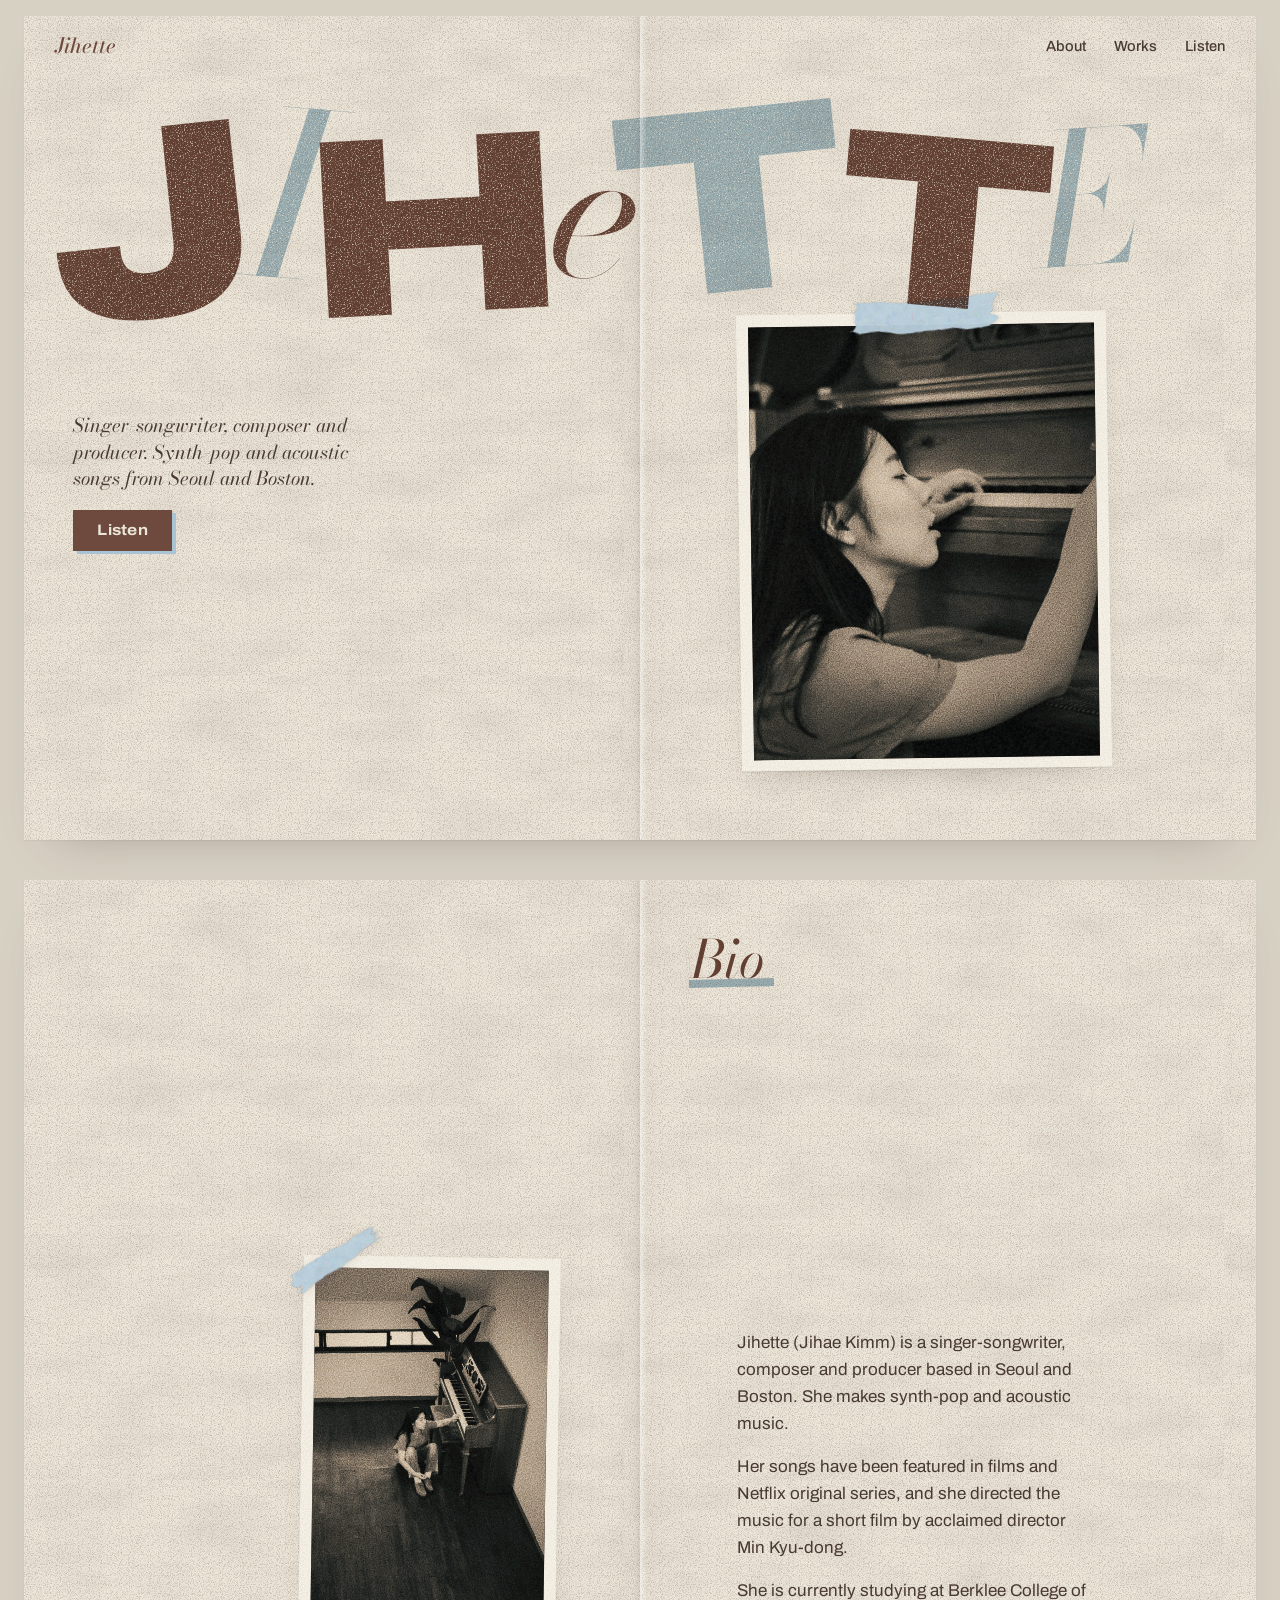
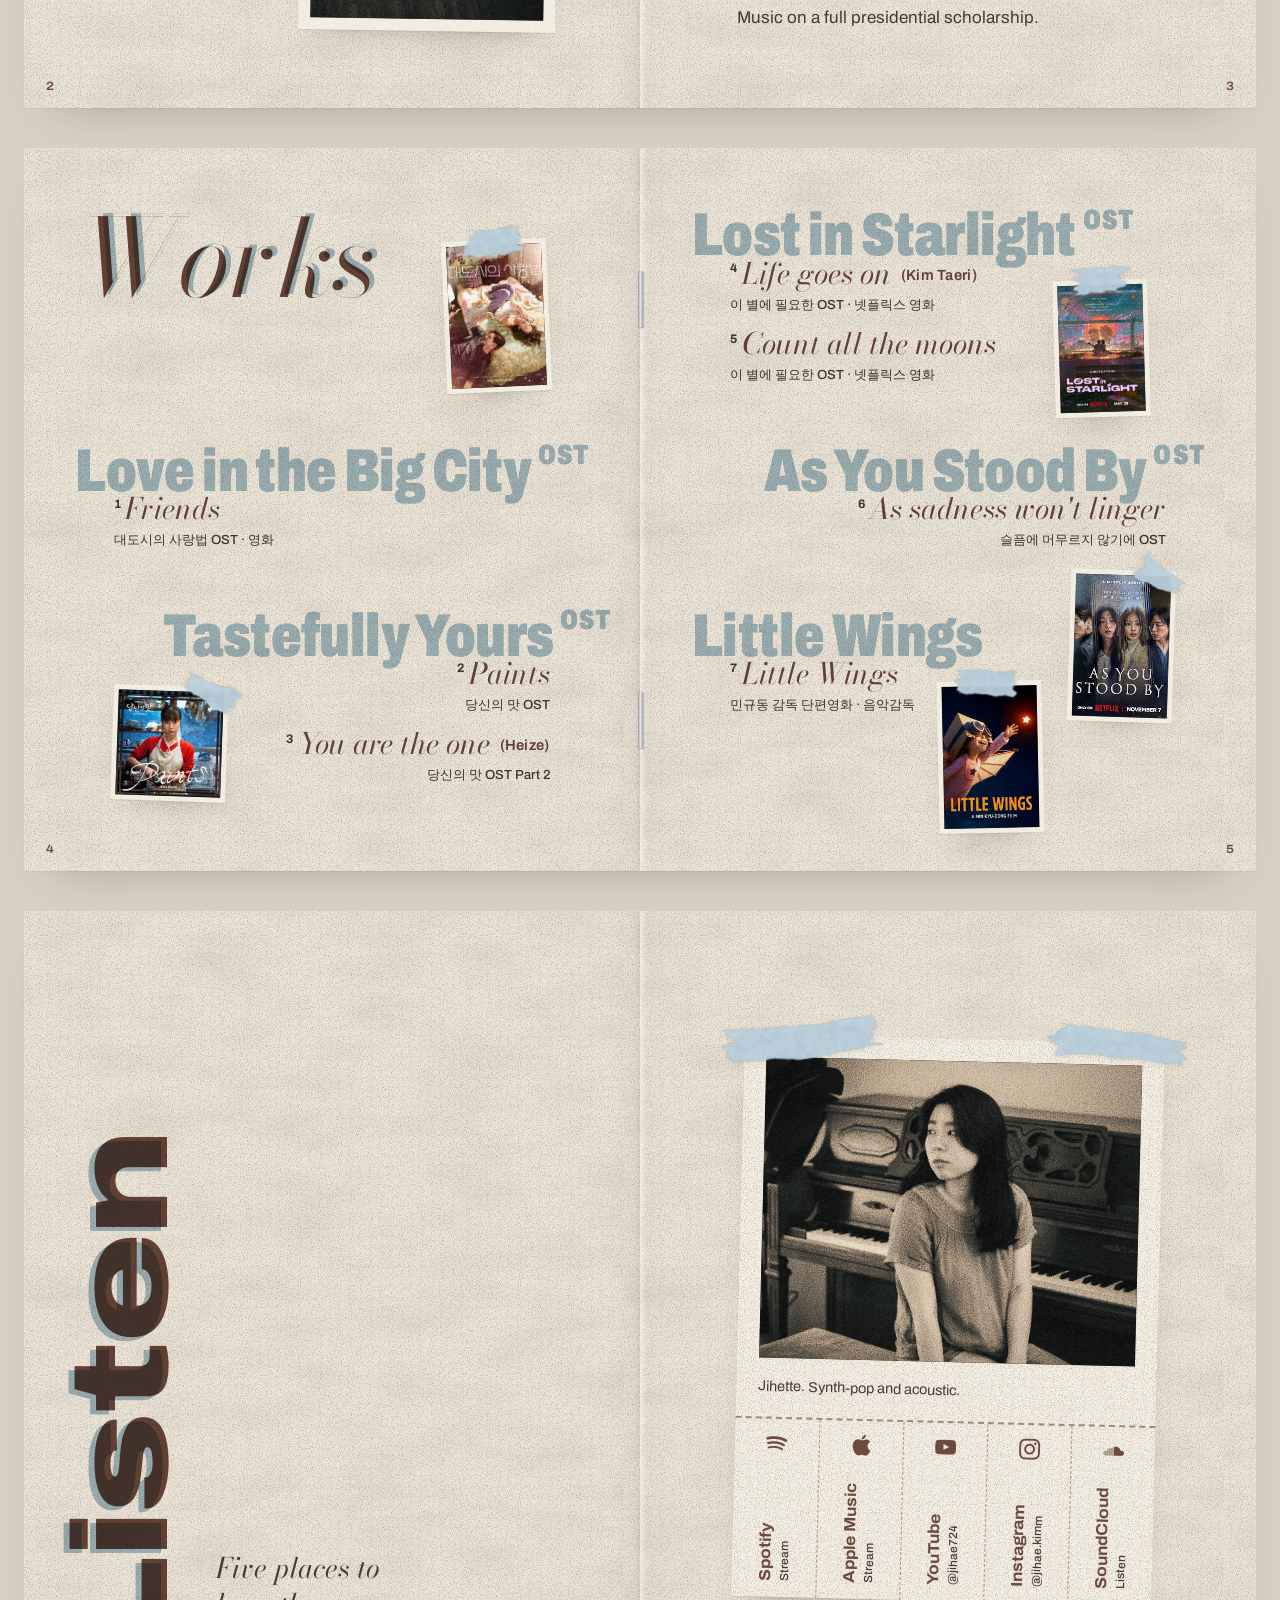
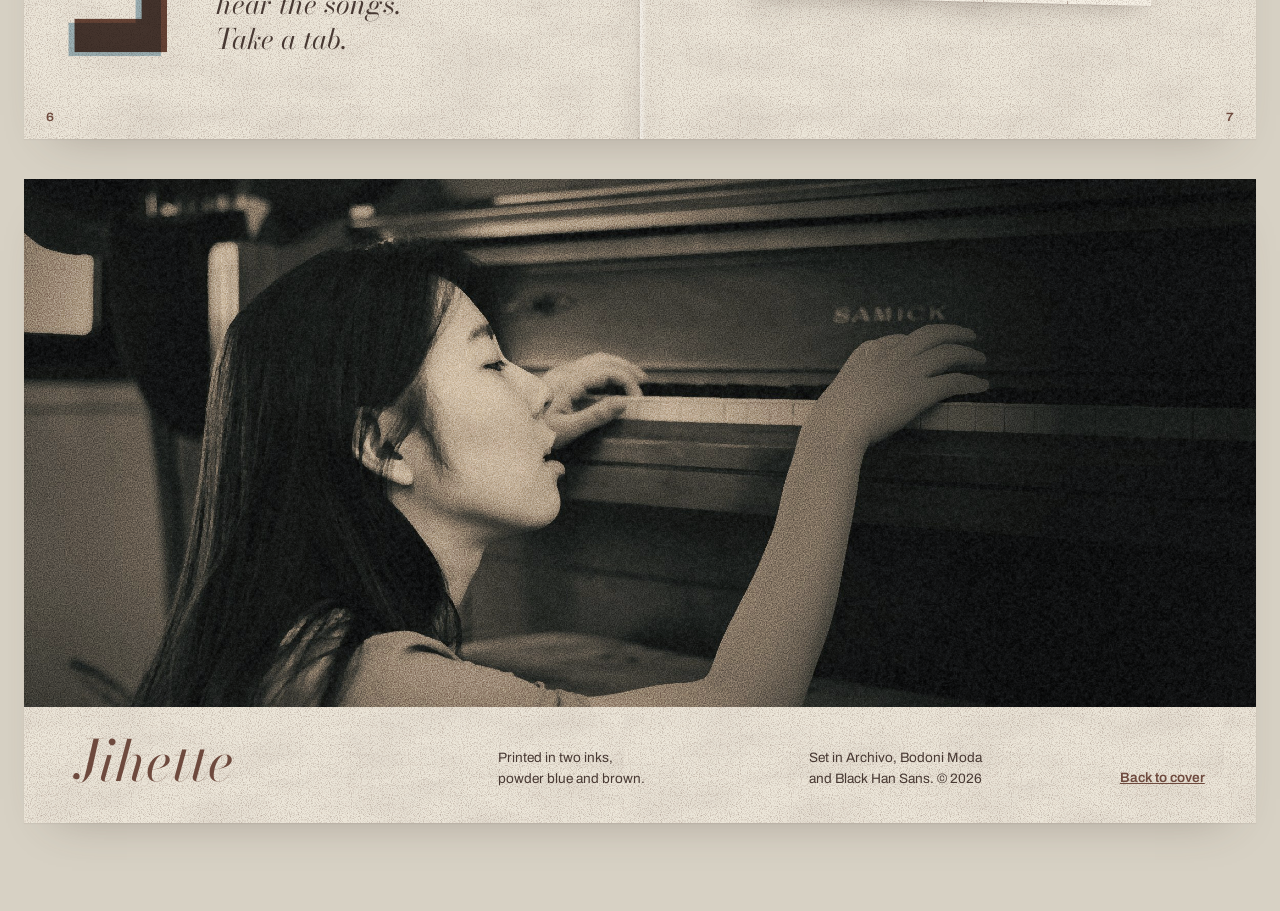
==== options/8-riso-zine-jihette.html @ a14c5262 "Add Jihette Riso Zine preview page Self-contained preview of the redesigned site under options/, wit" ====
<!DOCTYPE html>
<!--
Design Read: Reading this as an indie singer-songwriter site for listeners and music supervisors, with a handmade two-ink risograph zine language (Seoul indie bookshop, Unlimited Edition fair), leaning toward hand-set poster type and painted prints with fine film grain.
Palette (chosen by the artist): aged paper #ece6d9, powder blue #bcd2df (tape, washes; #a8c3d3 where it prints as type: loose sorts, Korean titles), brown #6e4a3e (key ink, plays the role black would), overprint #483933 (body text), light table #d7d1c4.
Why these two inks: a hazy powder blue against a faded wine rose is the colour of 4AD and Cocteau Twins sleeves, Beach House dusk, a sun-bleached cassette J-card. Both are dusty real Riso inks, nothing fluorescent; they overprint into a deep dusk indigo instead of a bright purple-blue, and the wine warms up to the umber of the painted photos while the cornflower cools them like 3am window light. Cornflower (2.1:1) is only used for large display and decoration; reading text is burgundy (5:1) or the dusk overprint.
Type roles: Archivo 900 at wdth 125 for the loose metal-type letters and UI; Bodoni Moda italic (hairline, high opsz) as the fine counter-voice and track titles; Black Han Sans for the large Korean project titles; Archivo 400 for body.
Layout concept: an 8-page saddle-stitched zine on a light table. Cover spread with loose type, 2|3 bio spread with one small lonely print, 4|5 stapled centerfold tracklist poster, 6|7 tear-off flyer, back cover colophon. Her painted photos sit at full quality on thin slips, taped in with torn cornflower paper tape, with only a fine film grain and a faint cornflower soft-light wash over them. All corners sharp, every spread has a fold and folios.
Signature interaction: J I H A E K I M M behaves like heavy loose metal sorts that slide aside from the cursor, can be dragged, and settle back into the forme. Static under reduced motion.
-->
<html>
<head>
<meta charset="utf-8">
<meta name="viewport" content="width=device-width, initial-scale=1">
<title>Jihette · Riso Zine</title>
<meta name="description" content="Jihette (Jihae Kimm), singer-songwriter, composer and producer based in Seoul and Boston.">
<meta name="theme-color" content="#d7d1c4">
<link rel="preconnect" href="https://fonts.googleapis.com">
<link rel="preconnect" href="https://fonts.gstatic.com" crossorigin>
<link href="https://fonts.googleapis.com/css2?family=Archivo:wdth,wght@62..125,100..900&family=Black+Han+Sans&family=Bodoni+Moda:ital,opsz,wght@1,6..96,400..700&display=swap" rel="stylesheet">
<style>
:root{
  --paper:#ece6d9;
  --paper-2:#f5f0e5;
  --table:#d7d1c4;
  --corn:#a8c3d3;
  --wine:#6e4a3e;
  --deep:#483933;
  --grain:url("data:image/svg+xml,%3Csvg xmlns='http://www.w3.org/2000/svg' width='220' height='220'%3E%3Cfilter id='g' x='0' y='0'%3E%3CfeTurbulence type='fractalNoise' baseFrequency='.9' numOctaves='3' stitchTiles='stitch'/%3E%3CfeColorMatrix values='0 0 0 0 .3  0 0 0 0 .22  0 0 0 0 .18  0 0 0 -1.25 .68'/%3E%3C/filter%3E%3Crect width='100%25' height='100%25' filter='url(%23g)'/%3E%3C/svg%3E");
  --cloud:url("data:image/svg+xml,%3Csvg xmlns='http://www.w3.org/2000/svg' width='600' height='600'%3E%3Cfilter id='c' x='0' y='0'%3E%3CfeTurbulence type='fractalNoise' baseFrequency='.012 .03' numOctaves='3' stitchTiles='stitch'/%3E%3CfeColorMatrix values='0 0 0 0 .58  0 0 0 0 .52  0 0 0 0 .46  0 0 0 -.55 .34'/%3E%3C/filter%3E%3Crect width='100%25' height='100%25' filter='url(%23c)'/%3E%3C/svg%3E");
  --speck:url("data:image/svg+xml,%3Csvg xmlns='http://www.w3.org/2000/svg' width='160' height='160'%3E%3Cfilter id='s' x='0' y='0'%3E%3CfeTurbulence type='fractalNoise' baseFrequency='.75' numOctaves='2' seed='4' stitchTiles='stitch'/%3E%3CfeColorMatrix values='0 0 0 0 .93  0 0 0 0 .93  0 0 0 0 .9  0 0 0 -3.2 1.45'/%3E%3C/filter%3E%3Crect width='100%25' height='100%25' filter='url(%23s)'/%3E%3C/svg%3E");
  --film:url("data:image/svg+xml,%3Csvg xmlns='http://www.w3.org/2000/svg' width='200' height='200'%3E%3Cfilter id='f' x='0' y='0' color-interpolation-filters='sRGB'%3E%3CfeTurbulence type='fractalNoise' baseFrequency='.82' numOctaves='3' seed='9' stitchTiles='stitch'/%3E%3CfeColorMatrix values='1.7 0 0 0 -.35  1.7 0 0 0 -.35  1.7 0 0 0 -.35  0 0 0 0 1'/%3E%3C/filter%3E%3Crect width='100%25' height='100%25' filter='url(%23f)'/%3E%3C/svg%3E");
  --sans:'Archivo','Helvetica Neue',Arial,sans-serif;
  --serif:'Bodoni Moda','Bodoni 72',Didot,'Times New Roman',serif;
  --ko:'Black Han Sans','Apple SD Gothic Neo','Malgun Gothic','Noto Sans KR',sans-serif;
  --ease:cubic-bezier(.2,.8,.2,1);
}
*,*::before,*::after{box-sizing:border-box}
html{scroll-behavior:smooth}
body{margin:0;background:#d7d1c4;color:var(--deep);font-family:var(--sans);font-size:17px;line-height:1.6;-webkit-font-smoothing:antialiased;text-rendering:optimizeLegibility}
img{max-width:100%;height:auto;display:block}
a{color:var(--wine)}
a:focus-visible{outline:2px dashed var(--wine);outline-offset:4px}
.sr{position:absolute!important;width:1px;height:1px;padding:0;margin:-1px;overflow:hidden;clip:rect(0 0 0 0);white-space:nowrap;border:0}

.zine{background:var(--table);padding:10px 0 36px;overflow-x:clip}
.sheet{position:relative;width:min(calc(100% - 20px),1440px);margin:0 auto 22px;background-color:var(--paper);background-image:var(--grain),var(--cloud);background-size:220px 220px,600px 600px;box-shadow:0 1px 1px rgba(72,57,51,.06),0 24px 46px -32px rgba(72,57,51,.38);overflow:hidden;scroll-margin-top:10px}
@media (min-width:860px){
  .zine{padding:16px 0 48px}
  .sheet{width:min(calc(100% - 48px),1440px);margin-bottom:40px;scroll-margin-top:16px}
}

/* the centre fold of every spread */
.fold::after{content:"";position:absolute;top:0;bottom:0;left:50%;width:64px;margin-left:-32px;pointer-events:none;z-index:6;
  background:linear-gradient(90deg,rgba(72,57,51,0) 0,rgba(72,57,51,.035) 38%,rgba(72,57,51,.11) 49.6%,rgba(255,255,255,.42) 50.4%,rgba(72,57,51,.025) 60%,rgba(72,57,51,0) 100%)}
@media (max-width:859px){.fold::after{display:none}}

.folio{position:absolute;bottom:16px;z-index:2;font-size:.75rem;line-height:1;font-weight:600;font-stretch:112%;letter-spacing:.04em;color:var(--wine)}
.folio.l{left:22px}.folio.r{right:22px}

/* misregistered double-hit display type */
.dbl{position:relative;color:var(--wine);mix-blend-mode:multiply}
.dbl::before{content:attr(data-text);content:attr(data-text) / "";position:absolute;left:0;top:0;color:var(--corn);mix-blend-mode:multiply;transform:translate(.045em,-.03em);pointer-events:none}

/* ---------- photos: painted prints at full quality, fine film grain only ---------- */
.print{position:relative;margin:0;overflow:hidden;isolation:isolate;background:#3a2c26}
.print img{position:absolute;inset:0;width:100%;height:100%;object-fit:cover;object-position:var(--fp,50% 50%)}
/* faint cornflower wash, soft-light so the umber paint stays intact */
.print::before{content:"";position:absolute;inset:0;z-index:1;pointer-events:none;background:var(--corn);mix-blend-mode:soft-light;opacity:.16}
/* film grain: neutral grey noise in overlay, no blur, no resampling of the image */
.print::after{content:"";position:absolute;inset:0;z-index:2;pointer-events:none;background-image:var(--film);background-size:200px 200px;mix-blend-mode:overlay;opacity:.3}

/* ===== taped-print kit (shared, tested) ===== */
:root{--tape:#bcd2df}
.tp-print{position:relative;display:block;margin:0;background:#f1efe9;padding:clamp(10px,1.6vw,22px);box-shadow:0 1px 1px rgba(30,20,20,.12),0 18px 40px -22px rgba(30,20,20,.45)}
.tp-print img{display:block;width:100%;height:auto;filter:contrast(1.04) saturate(.92)}
.tp-print::after{content:"";position:absolute;inset:0;pointer-events:none;mix-blend-mode:multiply;opacity:.55;
  background-image:url("data:image/svg+xml,%3Csvg xmlns='http://www.w3.org/2000/svg' width='240' height='240'%3E%3Cfilter id='n'%3E%3CfeTurbulence type='fractalNoise' baseFrequency='.85' numOctaves='3' stitchTiles='stitch'/%3E%3CfeColorMatrix values='0 0 0 0 .5  0 0 0 0 .48  0 0 0 0 .45  0 0 0 -1.1 .62'/%3E%3C/filter%3E%3Crect width='100%25' height='100%25' filter='url(%23n)'/%3E%3C/svg%3E")}
.tp-tape{position:absolute;z-index:3;pointer-events:none;filter:drop-shadow(0 .5px .6px rgba(40,20,25,.28)) drop-shadow(0 2px 3px rgba(40,20,25,.10))}
.tp-tape svg{display:block;width:100%;height:100%;overflow:visible}
.tp-tape canvas{position:absolute;display:block}
/* ===== end kit ===== */

/* painted prints on thin uncoated slips, taped into the zine */
.slip{background:var(--paper-2);padding:clamp(7px,.9vw,12px);box-shadow:0 1px 1px rgba(72,57,51,.1),0 16px 34px -22px rgba(72,57,51,.42)}
.slip .print img{height:100%}

/* ---------- cover ---------- */
.mast{position:relative;z-index:8;display:flex;align-items:center;justify-content:space-between;gap:16px;height:60px;padding:0 clamp(18px,2.4vw,32px)}
.wm{font-family:var(--serif);font-style:italic;font-weight:500;font-size:1.3rem;line-height:1;color:var(--wine);text-decoration:none;white-space:nowrap}
.mast ul{display:flex;gap:clamp(14px,2.2vw,30px);margin:0;padding:0;list-style:none}
.mast ul a{display:block;padding:8px 0;font-size:.92rem;line-height:1;font-weight:500;color:var(--deep);text-decoration:none;background:linear-gradient(var(--corn),var(--corn)) 0 92%/0 3px no-repeat;transition:background-size .35s var(--ease)}
.mast ul a:hover{background-size:100% 3px}

.stage{position:relative;container:cover / size;height:max(560px,calc(100vh - 86px));height:max(560px,calc(100svh - 86px));background:inherit}
@media (orientation:landscape) and (min-width:860px){
  .stage{height:clamp(520px,calc(100vh - 86px),calc(min(100vw - 48px,1440px) * .62));height:clamp(520px,calc(100svh - 86px),calc(min(100vw - 48px,1440px) * .62))}
}
.slip--cover{position:absolute;left:56%;top:5%;width:40%;rotate:-.8deg}
.print--cover{width:100%;aspect-ratio:4/5;--fp:50% 30%}

.name{position:absolute;left:0;top:1.5%;display:flex;flex-direction:column;align-items:flex-start;pointer-events:none}
.ln{display:flex;align-items:flex-end;white-space:nowrap}
.ln1{margin-left:-1.2cqw}
.ln2{margin-left:6cqw;margin-top:-1cqmin}
.ln3{margin-left:1.5cqw;margin-top:-1cqmin}
.t{display:block;padding:.2em .14em;margin:-.2em -.14em;font-size:calc(var(--s) * .55vw);font-size:calc(var(--s) * 1cqmin);line-height:.8;rotate:var(--r,0deg);transform-origin:50% 60%;color:var(--ink);mix-blend-mode:multiply;pointer-events:auto;cursor:grab;user-select:none;-webkit-user-select:none;-webkit-user-drag:none;touch-action:manipulation}
.t + .t{margin-left:-.175em}
.t.mm{margin-left:-.44em}
.t.is-held{cursor:grabbing;z-index:5}
.g{font-family:var(--sans);font-weight:900;font-stretch:125%}
.s{font-family:var(--serif);font-style:italic;font-weight:400}
.ic{--ink:var(--corn)}
.iw{--ink:var(--wine)}

.cover-copy{position:absolute;z-index:3;left:30%;top:5%;width:max(19%,15rem)}
.lede{margin:0 0 18px;font-family:var(--serif);font-style:italic;font-size:clamp(1.12rem,1.5vw,1.32rem);line-height:1.38;color:var(--deep)}
.btn{display:inline-block;padding:13px 24px;font-size:.95rem;line-height:1;font-weight:700;font-stretch:112%;letter-spacing:.02em;color:var(--paper);background:var(--wine);text-decoration:none;box-shadow:4px 3px 0 var(--corn);transition:transform .25s var(--ease),box-shadow .25s var(--ease)}
.btn:hover{transform:translate(-1px,-1px);box-shadow:7px 5px 0 var(--corn)}
.btn:active{transform:translate(2px,2px);box-shadow:1px 1px 0 var(--corn)}

@container cover (orientation: portrait){
  .slip--cover{left:auto;right:12px;top:14px;width:min(70cqw,36cqh)}
  .cover-type{position:absolute;left:18px;right:18px;bottom:22px;display:flex;flex-direction:column;gap:22px}
  .name{position:static}
  .cover-copy{position:relative;left:auto;top:auto;width:auto;max-width:34ch}
  .t{font-size:min(calc(var(--sp) * 1cqw),calc(var(--sp) * .5cqh))}
  .ln1{margin-left:-1cqw}
  .ln2{margin-left:5cqw}
  .ln3{margin-left:0}
}

@supports ((-webkit-background-clip:text) or (background-clip:text)){
  .t,.ko{color:transparent;background-image:var(--speck),linear-gradient(var(--ink),var(--ink));background-size:160px 160px,100% 100%;-webkit-background-clip:text;background-clip:text}
}

/* ---------- spreads ---------- */
.spread{display:grid;grid-template-columns:minmax(0,1fr)}
.page{position:relative;padding:clamp(28px,4vw,60px) clamp(20px,4vw,60px) clamp(58px,6vw,78px)}
@media (min-width:860px){
  .spread{grid-template-columns:minmax(0,1fr) minmax(0,1fr)}
  .about,.listen{min-height:clamp(640px,92vh,900px)}
}
@media (max-width:859px){
  .spread .recto{background-image:linear-gradient(180deg,rgba(72,57,51,.08),rgba(72,57,51,0) 26px)}
}

/* about (pages 2 and 3) */
.about .verso{display:flex;flex-direction:column;justify-content:flex-end;align-items:flex-end}
.slip--room{width:min(50%,340px);margin-right:6%;rotate:.9deg}
.print--room{width:100%;aspect-ratio:2/3}
.about .recto{display:flex;flex-direction:column;justify-content:space-between;gap:56px}
.about h2{margin:0;max-width:13ch;font-family:var(--serif);font-style:italic;font-weight:400;font-size:clamp(2.1rem,4.1vw,4rem);line-height:1.1;color:var(--wine);mix-blend-mode:multiply}
.about mark{position:relative;background:none;color:inherit}
/* powder-blue ink rule printed under the "Bio" heading, slightly off-register */
.about h2{position:relative;align-self:flex-start}
.about h2::after{content:"";position:absolute;left:-.04em;right:-.18em;bottom:.02em;height:.16em;background:var(--corn);mix-blend-mode:multiply;transform:rotate(-1.2deg);z-index:-1}
.about mark::before{content:"";position:absolute;inset:.16em -.1em .02em -.06em;background:var(--corn);mix-blend-mode:multiply;transform:translate(.05em,.05em) rotate(-1.2deg)}
.bio{max-width:36ch;margin-left:clamp(0px,9%,90px);font-size:1.0625rem}
.bio p{margin:0 0 .9em}
.bio p:last-child{margin:0}
@media (max-width:859px){
  .about .verso{padding-bottom:28px}
  .slip--room{width:64%;margin:14px 2% 0 0}
}

/* works (centrefold, pages 4 and 5) */
.works .poster{display:grid;gap:clamp(40px,5vw,56px) 0;padding:clamp(30px,4.5vw,60px) clamp(20px,4vw,60px) 86px}
.w-title{margin:0;font-family:var(--serif);font-style:italic;font-weight:400;font-size:clamp(3.6rem,8.4vw,8.4rem);line-height:1}
.proj{margin:0;min-width:0}
.ko{margin:0;font-family:var(--sans);font-weight:900;font-stretch:75%;font-size:clamp(2.3rem,4.7vw,4.9rem);line-height:1.02;letter-spacing:-.01em;word-break:keep-all;--ink:var(--corn);color:var(--corn);mix-blend-mode:multiply}
.tracks{position:relative;display:grid;gap:14px;margin:-.55rem 0 0;padding:0 0 0 clamp(14px,3vw,48px);list-style:none}
.tracks a,.tracks .trk{display:inline-flex;flex-direction:column;color:var(--wine);text-decoration:none;mix-blend-mode:multiply}
.ko a{color:inherit;text-decoration:none;-webkit-text-fill-color:inherit;text-decoration-thickness:.05em;text-underline-offset:.12em}
.ko a:hover,.ko a:focus-visible{text-decoration:underline;text-decoration-color:var(--wine)}
.ko a:focus-visible{outline:2px dashed var(--wine);outline-offset:4px}
.ko .ost{font-size:.46em;letter-spacing:.04em;vertical-align:.95em;margin-left:.06em}
.en{font-family:var(--serif);font-style:italic;font-weight:400;font-size:clamp(1.5rem,2.3vw,2.3rem);line-height:1.12;transition:text-shadow .25s var(--ease)}
.no{margin-right:.35em;font-family:var(--sans);font-style:normal;font-weight:700;font-size:.42em;vertical-align:.95em;color:var(--deep)}
.feat{margin-left:.2em;font-family:var(--sans);font-style:normal;font-weight:600;font-size:.5em;letter-spacing:.02em;vertical-align:.3em}
.meta{margin-top:5px;font-family:var(--sans),"Apple SD Gothic Neo","Malgun Gothic","Noto Sans KR",sans-serif;font-size:.82rem;line-height:1.4;font-weight:500;color:var(--deep)}
.tracks a:hover .en,.tracks a:focus-visible .en{text-shadow:.022em .016em 0 rgba(168,195,211,.85);text-decoration:underline;text-decoration-thickness:1px;text-underline-offset:.2em}
.p2,.p4{text-align:right}
.p2 .tracks,.p4 .tracks{justify-items:end;padding:0 clamp(14px,3vw,48px) 0 0}
.p2 .tracks a,.p2 .tracks .trk,.p4 .tracks a,.p4 .tracks .trk{align-items:flex-end}
.staple{display:none}
/* each film or series poster is taped right under its own title, beside the track list */
.pj-body{display:flex;align-items:flex-start;gap:clamp(18px,2.6vw,40px)}
.p2 .pj-body,.p4 .pj-body{flex-direction:row-reverse}
.pj-body .tracks{flex:0 1 auto}
.poster-slip{flex:none;width:clamp(92px,9vw,132px);padding:5px;margin-top:4px}
.print--poster{aspect-ratio:2/3}
.print--square{aspect-ratio:1/1}
.poster-slip:has(.print--square){width:clamp(104px,10vw,148px)}
.ps1{rotate:-2.5deg}.ps2{rotate:2deg}.ps3{rotate:-1.6deg}.ps4{rotate:1.8deg}.ps5{rotate:-1.2deg}
@media (min-width:860px){
  .works .poster{grid-template-columns:repeat(6,minmax(0,1fr)) 76px repeat(6,minmax(0,1fr));column-gap:14px;align-items:start}
  .w-title{grid-column:1 / 7;grid-row:1}
  .p1{grid-column:1 / 7;grid-row:2}
  .p2{grid-column:2 / 7;grid-row:3}
  .ko{white-space:nowrap}
  .p3{grid-column:8 / 14;grid-row:1;align-self:end}
  .p4{grid-column:8 / 14;grid-row:2}
  .p5{grid-column:8 / 14;grid-row:3}
  .pj-body .en{white-space:nowrap}
  /* desktop: posters float in the spread's empty margins, out of the text flow, so the spread keeps its height */
  .proj{position:relative}
  .pj-body{display:block}
  .poster-slip{position:absolute;z-index:2;width:clamp(88px,8.2vw,118px)}
  .poster-slip:has(.print--square){width:clamp(96px,9vw,128px)}
  .ps1{left:72%;top:-16vw}                    /* beside "Works", above its title */
  .ps2{left:-12%;top:6vw}                     /* left of the Tastefully Yours tracks */
  .ps3{left:70.5%;top:5.5vw;width:7.4vw}      /* right of the Lost in Starlight tracks */
  .ps4{left:73.5%;top:9.8vw}                  /* under As You Stood By, in the corner */
  .ps5{left:48%;top:5.6vw}                    /* right of the Little Wings track */
  .staple{display:block;position:absolute;left:50%;z-index:7;width:5px;height:56px;margin-left:-2.5px;background:linear-gradient(90deg,#8e9098,#e7e8ea 45%,#a4a6ad);box-shadow:1px 1px 1px rgba(72,57,51,.25)}
  .staple.a{top:17%}
  .staple.b{bottom:17%}
}
@media (min-width:860px) and (max-width:1180px){
  .ps5{left:58%}
}

/* listen (pages 6 and 7) */
.listen .verso{display:grid;grid-template-columns:auto minmax(0,1fr);align-items:end;gap:clamp(16px,3vw,40px)}
.big{margin:0 0 0 -.06em;writing-mode:vertical-rl;transform:rotate(180deg);font-family:var(--sans);font-weight:900;font-stretch:125%;font-size:clamp(5rem,10.5vw,10.5rem);line-height:.82;letter-spacing:-.01em}
.tear-note{margin:0 0 6px;max-width:13ch;font-family:var(--serif);font-style:italic;font-size:clamp(1.35rem,2.2vw,2rem);line-height:1.25;color:var(--deep)}
.listen .recto{display:flex;align-items:center;justify-content:center}
.flyer{position:relative;width:min(100%,420px);margin:26px 0 10px;padding:22px 22px 0;background-color:var(--paper-2);background-image:var(--grain);background-size:220px 220px;rotate:1.4deg;box-shadow:0 1px 1px rgba(72,57,51,.08),0 18px 32px -20px rgba(72,57,51,.42)}
.print--flyer{width:100%;aspect-ratio:5/4;--fp:50% 24%}
.fly-h{margin:18px 0 8px;font-weight:800;font-stretch:115%;font-size:clamp(1.45rem,2.2vw,1.8rem);line-height:1.05;letter-spacing:-.01em;color:var(--wine)}
.fly-sub{margin:18px 0 0;font-size:.9rem;line-height:1.45}
.tabs{display:grid;grid-template-columns:repeat(5,minmax(0,1fr));margin:20px -22px 0;padding:0;list-style:none;border-top:2px dashed rgba(110,74,62,.6)}
.tabs li{position:relative;border-left:1.5px dashed rgba(110,74,62,.5);transform-origin:50% 0;transition:transform .45s cubic-bezier(.3,.7,.2,1.4),opacity .45s var(--ease)}
.tabs li:first-child{border-left:0}
.tabs a{display:flex;flex-direction:column;justify-content:center;align-items:flex-start;gap:6px;width:100%;height:178px;padding:16px 0;writing-mode:vertical-rl;transform:rotate(180deg);text-decoration:none;color:var(--wine)}
.tabs b{font-size:1rem;line-height:1;font-weight:700;font-stretch:108%;white-space:nowrap}
.tabs small{font-size:.74rem;line-height:1;font-weight:500;color:var(--deep);white-space:nowrap}
.tabs li:hover,.tabs li:focus-within{transform:rotate(-3deg) translateY(3px)}
.tabs li.torn{transform:rotate(5deg) translateY(9px);opacity:.62}
.tabs a:focus-visible{outline-offset:-4px}
@font-face{font-family:"Socicon";src:url("fonts/socicon.woff") format("woff");font-display:swap}
/* platform mark sits upright at the top of each tab; clicks fall through to the tab link */
.tabs .ico{position:absolute;top:14px;left:50%;transform:translateX(-50%);pointer-events:none;font-family:"Socicon",sans-serif;font-style:normal;font-weight:normal;font-size:1.3rem;line-height:1;color:var(--wine);-webkit-font-smoothing:antialiased}
.ico-spotify::before{content:"\e079"}.ico-apple::before{content:"\e008"}.ico-youtube::before{content:"\e0a5"}.ico-instagram::before{content:"\e044"}.ico-soundcloud::before{content:"\e078"}

/* back cover */
.print--back{width:100%;aspect-ratio:4/3;--fp:42% 45%}
.colophon{display:grid;gap:14px 32px;align-items:end;padding:26px clamp(20px,4vw,60px) 34px}
.colophon p{margin:0;font-size:.85rem;line-height:1.5}
.colophon .mark{font-family:var(--serif);font-style:italic;font-size:clamp(2.2rem,4.4vw,3.6rem);line-height:1;color:var(--wine)}
.colophon a{font-size:.85rem;font-weight:600;white-space:nowrap}
@media (min-width:860px){
  .print--back{aspect-ratio:21/9}
  .colophon{grid-template-columns:1.4fr 1fr 1fr auto}
}

@media (prefers-reduced-motion:reduce){
  html{scroll-behavior:auto}
  *,*::before,*::after{transition:none!important;animation:none!important}
  .t{cursor:default}
}

/* one-line name: JIHETTE reads at a glance across the top of the cover */
.name.one{top:3.5%;left:2.2%}
.name.one .ln1{margin-left:0}
.name.one .ln1{align-items:center}
.name.one .t{position:relative;top:calc(var(--y,0) * 1cqw);font-size:calc(var(--s) * .37cqw)}
.name.one .t.tt{margin-left:-.42em}
.name.one .t + .t{margin-left:-.21em}
.name.one ~ .cover-copy{left:4%;top:44%;width:max(26%,16rem)}
.stage:has(.name.one) .slip--cover{left:58%;top:31%;width:30%}
@container cover (orientation: portrait){
  .name.one .t{font-size:calc(var(--sp) * .335cqw);top:calc(var(--y,0) * 1.4cqw)}
  .stage:has(.name.one) .slip--cover{left:auto;right:12px;top:14px;width:min(70cqw,36cqh)}
}
</style>
</head>
<body>
<div class="zine" lang="en">

  <header class="sheet fold cover" id="cover">
    <nav class="mast" aria-label="Main">
      <a class="wm" href="#cover">Jihette</a>
      <ul>
        <li><a href="#about">About</a></li>
        <li><a href="#works">Works</a></li>
        <li><a href="#listen">Listen</a></li>
      </ul>
    </nav>
    <div class="stage">
      <figure class="tp-print slip slip--cover">
        <div class="print print--cover">
          <img src="img/painted/piano-profile-face.jpg" width="1000" height="1250" fetchpriority="high" decoding="async" alt="Jihette in profile at an upright piano, eyes closed, singing, her hands on the keys">
        </div>
        <span class="tp-tape" data-tape data-seed="724" data-shape="strip" style="left:31%;top:-3%;width:40%;height:6.2%;--r:-3deg" aria-hidden="true"></span>
      </figure>
      <h1 class="sr">Jihette</h1>
      <div class="cover-type">
        <div class="name one" aria-hidden="true">
          <div class="ln ln1"><span class="t g iw" style="--s:60;--sp:60;--r:-6deg;--y:1.0">J</span><span class="t s ic" style="--s:50;--sp:50;--r:5deg;--y:-1.4">I</span><span class="t g iw" style="--s:56;--sp:56;--r:-3deg;--y:1.2">H</span><span class="t s iw" style="--s:42;--sp:42;--r:9deg;--y:-0.2">e</span><span class="t g ic" style="--s:58;--sp:58;--r:-6deg;--y:-0.8">T</span><span class="t g iw tt" style="--s:54;--sp:54;--r:5deg;--y:1.0">T</span><span class="t s ic" style="--s:40;--sp:40;--r:-4deg;--y:-1.0">E</span></div>
        </div>
        <div class="cover-copy">
          <p class="lede">Singer-songwriter, composer and producer. Synth-pop and acoustic songs from Seoul and Boston.</p>
          <a class="btn" href="#listen">Listen</a>
        </div>
      </div>
    </div>
  </header>

  <section class="sheet fold spread about" id="about" aria-labelledby="about-h">
    <div class="page verso">
      <figure class="tp-print slip slip--room">
        <div class="print print--room">
          <img src="img/painted/overhead.jpg" width="1200" height="1800" loading="lazy" decoding="async" alt="Seen from above, Jihette sits on a wooden floor beside an upright piano in the corner of an empty room">
        </div>
        <span class="tp-tape" data-tape data-seed="1770" data-shape="wedge" style="left:-7%;top:-2%;width:38%;height:5.6%;--r:-34deg" aria-hidden="true"></span>
      </figure>
      <span class="folio l">2</span>
    </div>
    <div class="page recto">
      <h2 id="about-h">Bio</h2>
      <div class="bio">
        <p>Jihette (Jihae Kimm) is a singer-songwriter, composer and producer based in Seoul and Boston. She makes synth-pop and acoustic music.</p>
        <p>Her songs have been featured in films and Netflix original series, and she directed the music for a short film by acclaimed director Min Kyu-dong.</p>
        <p>She is currently studying at Berklee College of Music on a full presidential scholarship.</p>
      </div>
      <span class="folio r">3</span>
    </div>
  </section>

  <section class="sheet fold works" id="works" aria-labelledby="works-h">
    <div class="poster">
      <h2 class="w-title dbl" id="works-h" data-text="Works">Works</h2>

      <article class="proj p1">
        <h3 class="ko"><a href="https://www.youtube.com/watch?v=3_KVteYIq-M" target="_blank" rel="noreferrer">Love in the Big City<span class="ost"> OST</span><span class="sr"> (YouTube, opens in a new tab)</span></a></h3>
        <div class="pj-body">
          <ul class="tracks">
            <li><span class="trk"><span class="en"><span class="no">1</span>Friends</span><span class="meta" lang="ko">대도시의 사랑법 OST · 영화</span></span></li>
          </ul>
          <figure class="tp-print slip poster-slip ps1">
            <div class="print print--poster"><img src="img/posters/love-in-the-big-city.jpg" width="463" height="663" loading="lazy" decoding="async" alt="Poster for the film Love in the Big City"></div>
            <span class="tp-tape" data-tape data-seed="1002" data-shape="strip" style="left:22%;top:-12px;width:56%;height:24px;--r:-4deg" aria-hidden="true"></span>
          </figure>
        </div>
      </article>

      <article class="proj p2">
        <h3 class="ko"><a href="https://www.youtube.com/watch?v=X5v9EJ95uBg" target="_blank" rel="noreferrer">Tastefully Yours<span class="ost"> OST</span><span class="sr"> (YouTube, opens in a new tab)</span></a></h3>
        <div class="pj-body">
          <ul class="tracks">
            <li><span class="trk"><span class="en"><span class="no">2</span>Paints</span><span class="meta" lang="ko">당신의 맛 OST</span></span></li>
            <li><a href="https://www.youtube.com/watch?v=boLbRoX6M3A" target="_blank" rel="noreferrer"><span class="en"><span class="no">3</span>You are the one <span class="feat">(Heize)</span></span><span class="meta" lang="ko">당신의 맛 OST Part 2</span><span class="sr"> (YouTube, opens in a new tab)</span></a></li>
          </ul>
          <figure class="tp-print slip poster-slip ps2">
            <div class="print print--poster print--square"><img src="img/posters/tastefully-yours.jpg" width="600" height="600" loading="lazy" decoding="async" alt="Tastefully Yours OST Part 1 cover, Paints by Jihae Kimm"></div>
            <span class="tp-tape" data-tape data-seed="1055" data-shape="wedge" style="right:-10%;top:-9px;width:50%;height:24px;--r:24deg" aria-hidden="true"></span>
          </figure>
        </div>
      </article>

      <article class="proj p3">
        <h3 class="ko"><a href="https://www.youtube.com/watch?v=g58GwWczWXA" target="_blank" rel="noreferrer">Lost in Starlight<span class="ost"> OST</span><span class="sr"> (YouTube, opens in a new tab)</span></a></h3>
        <div class="pj-body">
          <ul class="tracks">
            <li><span class="trk"><span class="en"><span class="no">4</span>Life goes on <span class="feat">(Kim Taeri)</span></span><span class="meta" lang="ko">이 별에 필요한 OST · 넷플릭스 영화</span></span></li>
            <li><a href="https://www.youtube.com/watch?v=hGOyjvWb4kU" target="_blank" rel="noreferrer"><span class="en"><span class="no">5</span>Count all the moons</span><span class="meta" lang="ko">이 별에 필요한 OST · 넷플릭스 영화</span><span class="sr"> (YouTube, opens in a new tab)</span></a></li>
          </ul>
          <figure class="tp-print slip poster-slip ps3">
            <div class="print print--poster"><img src="img/posters/lost-in-starlight.jpg" width="486" height="720" loading="lazy" decoding="async" alt="Poster for the Netflix film Lost in Starlight"></div>
            <span class="tp-tape" data-tape data-seed="1160" data-shape="strip" style="left:20%;top:-12px;width:58%;height:24px;--r:-3deg" aria-hidden="true"></span>
          </figure>
        </div>
      </article>

      <article class="proj p4">
        <h3 class="ko"><a href="https://www.youtube.com/watch?v=PK-hSGtbICs" target="_blank" rel="noreferrer">As You Stood By<span class="ost"> OST</span><span class="sr"> (YouTube, opens in a new tab)</span></a></h3>
        <div class="pj-body">
          <ul class="tracks">
            <li><span class="trk"><span class="en"><span class="no">6</span>As sadness won't linger</span><span class="meta" lang="ko">슬픔에 머무르지 않기에 OST</span></span></li>
          </ul>
          <figure class="tp-print slip poster-slip ps4">
            <div class="print print--poster"><img src="img/posters/as-you-stood-by.jpg" width="190" height="281" loading="lazy" decoding="async" alt="Poster for the Netflix series As You Stood By"></div>
            <span class="tp-tape" data-tape data-seed="1107" data-shape="wedge" style="right:-12%;top:-8px;width:52%;height:24px;--r:28deg" aria-hidden="true"></span>
          </figure>
        </div>
      </article>

      <article class="proj p5">
        <h3 class="ko"><a href="https://www.youtube.com/watch?v=6-EUFtbRNiw" target="_blank" rel="noreferrer">Little Wings<span class="sr"> (YouTube, opens in a new tab)</span></a></h3>
        <div class="pj-body">
          <ul class="tracks">
            <li><span class="trk"><span class="en"><span class="no">7</span>Little Wings</span><span class="meta" lang="ko">민규동 감독 단편영화 · 음악감독</span></span></li>
          </ul>
          <figure class="tp-print slip poster-slip ps5">
            <div class="print print--poster"><img src="img/posters/little-wings.jpg" width="330" height="501" loading="lazy" decoding="async" alt="Poster for the short film Little Wings, a Min Kyu-dong film"></div>
            <span class="tp-tape" data-tape data-seed="1213" data-shape="strip" style="left:18%;top:-11px;width:60%;height:24px;--r:3deg" aria-hidden="true"></span>
          </figure>
        </div>
      </article>
    </div>
    <span class="staple a" aria-hidden="true"></span>
    <span class="staple b" aria-hidden="true"></span>
    <span class="folio l">4</span>
    <span class="folio r">5</span>
  </section>

  <section class="sheet fold spread listen" id="listen" aria-labelledby="listen-h">
    <div class="page verso">
      <h2 class="big dbl" id="listen-h" data-text="Listen">Listen</h2>
      <p class="tear-note">Five places to hear the songs. Take a tab.</p>
      <span class="folio l">6</span>
    </div>
    <div class="page recto">
      <div class="flyer">
        <span class="tp-tape" data-tape data-seed="358" data-shape="strip" style="left:-5%;top:-14px;width:36%;height:30px;--r:-7deg" aria-hidden="true"></span>
        <span class="tp-tape" data-tape data-seed="391" data-shape="wedge" style="right:-5%;top:-12px;width:32%;height:28px;--r:6deg" aria-hidden="true"></span>
        <figure class="print print--flyer">
          <img src="img/painted/seated.jpg" width="1204" height="1600" loading="lazy" decoding="async" alt="Jihette sitting on a piano bench, looking to the side, an upright piano behind her">
        </figure>
        <p class="fly-sub">Jihette. Synth-pop and acoustic.</p>
        <ul class="tabs" aria-label="Platforms">
          <li><i class="ico ico-spotify" aria-hidden="true"></i><a href="https://open.spotify.com/artist/1KWyMzq5aZmAVGNzNZru7A" target="_blank" rel="noreferrer"><b>Spotify</b><small>Stream</small></a></li>
          <li><i class="ico ico-apple" aria-hidden="true"></i><a href="https://music.apple.com/kr/artist/jihae-kimm/1770937091?l=en-GB" target="_blank" rel="noreferrer"><b>Apple Music</b><small>Stream</small></a></li>
          <li><i class="ico ico-youtube" aria-hidden="true"></i><a href="https://www.youtube.com/@jihae724" target="_blank" rel="noreferrer"><b>YouTube</b><small>@jihae724</small></a></li>
          <li><i class="ico ico-instagram" aria-hidden="true"></i><a href="https://instagram.com/jihae.kimm" target="_blank" rel="noreferrer"><b>Instagram</b><small>@jihae.kimm</small></a></li>
          <li><i class="ico ico-soundcloud" aria-hidden="true"></i><a href="https://www.soundcloud.com/user-358391477" target="_blank" rel="noreferrer"><b>SoundCloud</b><small>Listen</small></a></li>
        </ul>
      </div>
      <span class="folio r">7</span>
    </div>
  </section>

  <footer class="sheet back">
    <figure class="print print--back">
      <img src="img/painted/piano-profile.jpg" width="2000" height="1333" loading="lazy" decoding="async" alt="Jihette at an upright piano, singing with her eyes closed">
    </figure>
    <div class="colophon">
      <p class="mark">Jihette</p>
      <p>Printed in two inks,<br>powder blue and brown.</p>
      <p>Set in Archivo, Bodoni Moda<br>and Black Han Sans. &copy; 2026</p>
      <a href="#cover">Back to cover</a>
    </div>
  </footer>

</div>
<script>
(() => {
  'use strict';
  const SEED = 'WErTkrQATw9S5GH4E8CU';
  const reduce = window.matchMedia('(prefers-reduced-motion: reduce)').matches;
  function hashSeed(s) {
    let h = 1779033703 ^ s.length;
    for (let i = 0; i < s.length; i++) { h = Math.imul(h ^ s.charCodeAt(i), 3432918353); h = (h << 13) | (h >>> 19); }
    return h >>> 0;
  }
  function rng(a) {
    return function () {
      a |= 0; a = (a + 0x6D2B79F5) | 0;
      let t = Math.imul(a ^ (a >>> 15), 1 | a);
      t = (t + Math.imul(t ^ (t >>> 7), 61 | t)) ^ t;
      return ((t ^ (t >>> 14)) >>> 0) / 4294967296;
    };
  }
  const BASE = hashSeed(SEED);

  /* ---------- loose metal type ---------- */
  const stage = document.querySelector('.stage');
  const els = stage ? [...stage.querySelectorAll('.t')] : [];
  if (!reduce && els.length) {
    const K = 0.04;
    const S = els.map(el => ({ el, x: 0, y: 0, vx: 0, vy: 0, r: 0, vr: 0, hx: 0, hy: 0, size: 100, drag: null, k: K }));
    let raf = 0, measured = false;
    const measure = () => {
      const sr = stage.getBoundingClientRect();
      for (const o of S) {
        const b = o.el.getBoundingClientRect();
        o.hx = b.left - sr.left + b.width / 2 - o.x;
        o.hy = b.top - sr.top + b.height / 2 - o.y;
        o.size = Math.max(b.width, b.height);
      }
      measured = true;
    };
    const write = o => {
      o.el.style.translate = o.x.toFixed(2) + 'px ' + o.y.toFixed(2) + 'px';
      o.el.style.rotate = 'calc(var(--r) + ' + o.r.toFixed(2) + 'deg)';
    };
    const step = () => {
      raf = 0;
      let busy = false;
      for (const o of S) {
        if (!o.drag) {
          o.vx += -o.k * o.x; o.vy += -o.k * o.y;
          o.vx *= 0.8; o.vy *= 0.8;
          o.x += o.vx; o.y += o.vy;
          o.k += (K - o.k) * 0.02;
        }
        o.vr += -0.06 * o.r; o.vr *= 0.8; o.r += o.vr;
        if (o.r > 10) o.r = 10; else if (o.r < -10) o.r = -10;
        if (o.drag || Math.abs(o.x) + Math.abs(o.y) + Math.abs(o.vx) + Math.abs(o.vy) + Math.abs(o.r) + Math.abs(o.vr) > 0.04) busy = true;
        else { o.x = o.y = o.vx = o.vy = o.r = o.vr = 0; }
        write(o);
      }
      if (busy && !document.hidden) raf = requestAnimationFrame(step);
    };
    const go = () => { if (!raf) raf = requestAnimationFrame(step); };
    const push = (px, py, power) => {
      for (const o of S) {
        if (o.drag) continue;
        const dx = o.hx + o.x - px, dy = o.hy + o.y - py;
        const d = Math.hypot(dx, dy) || 1;
        const R = o.size * 0.7 + 50;
        if (d < R) {
          const f = Math.pow(1 - d / R, 2) * power;
          o.vx += dx / d * f; o.vy += dy / d * f;
          o.vr += (dx > 0 ? 1 : -1) * f * 0.25;
        }
      }
      go();
    };
    stage.addEventListener('pointermove', e => {
      if (e.pointerType === 'touch' || !measured) return;
      const sr = stage.getBoundingClientRect();
      const sp = Math.min(40, Math.hypot(e.movementX || 0, e.movementY || 0));
      push(e.clientX - sr.left, e.clientY - sr.top, 0.25 + sp * 0.12);
    }, { passive: true });
    stage.addEventListener('pointerdown', e => {
      if (e.pointerType !== 'touch' || !measured) return;
      const sr = stage.getBoundingClientRect();
      push(e.clientX - sr.left, e.clientY - sr.top, 6);
    }, { passive: true });
    S.forEach(o => {
      const el = o.el;
      el.addEventListener('pointerdown', e => {
        if (e.pointerType === 'touch' || e.button !== 0) return;
        e.preventDefault();
        try { el.setPointerCapture(e.pointerId); } catch (err) {}
        o.drag = { cx: e.clientX, cy: e.clientY, ox: o.x, oy: o.y };
        el.classList.add('is-held');
        go();
      });
      el.addEventListener('pointermove', e => {
        if (!o.drag) return;
        const nx = o.drag.ox + e.clientX - o.drag.cx, ny = o.drag.oy + e.clientY - o.drag.cy;
        o.vx = nx - o.x; o.vy = ny - o.y; o.x = nx; o.y = ny;
        o.vr += o.vx * 0.02;
        go();
      });
      const end = () => {
        if (!o.drag) return;
        o.drag = null; o.k = 0.006;
        el.classList.remove('is-held');
        go();
      };
      el.addEventListener('pointerup', end);
      el.addEventListener('pointercancel', end);
      el.addEventListener('lostpointercapture', end);
    });
    const start = () => {
      measure();
      const rand = rng(BASE ^ 0x9e3779b9);
      for (const o of S) {
        o.x = (rand() - 0.5) * 40;
        o.y = (rand() - 0.5) * 30 - 8;
        o.r = (rand() - 0.5) * 6;
        write(o);
      }
      go();
    };
    (document.fonts && document.fonts.ready ? document.fonts.ready : Promise.resolve()).then(start);
    let mto = 0;
    window.addEventListener('resize', () => { clearTimeout(mto); mto = setTimeout(measure, 160); });
    document.addEventListener('visibilitychange', () => { if (!document.hidden) go(); });
  }

  /* tear-off tabs stay half torn once taken */
  document.querySelectorAll('.tabs a').forEach(a => {
    a.addEventListener('click', () => a.parentElement.classList.add('torn'));
  });
})();
</script>
<script>
/* ===== torn-paper kit v2: script ===== */
/* Turns every [data-tape] into a hand-torn scrap of coloured paper: irregular wedge/strip/scrap outline, ragged fibrous
   edges with loose hairs, mottled felt-paper body. Attributes: data-color, data-seed, data-shape (wedge|strip|scrap), --r. */
(function(){
  function rng(s){return function(){s|=0;s=s+0x6D2B79F5|0;var t=Math.imul(s^s>>>15,1|s);t=t+Math.imul(t^t>>>7,61|t)^t;return((t^t>>>14)>>>0)/4294967296}}
  function noise1(r,n){var a=[];for(var i=0;i<n;i++)a.push(r()*2-1);return function(t){t=Math.max(0,Math.min(.9999,t))*(n-1);var i=Math.floor(t),f=t-i;f=f*f*(3-2*f);return a[i]*(1-f)+a[i+1]*f}}
  function hex(c){c=c.replace('#','');if(c.length==3)c=c.replace(/./g,'$&$&');return[parseInt(c.slice(0,2),16),parseInt(c.slice(2,4),16),parseInt(c.slice(4,6),16)]}
  var count=0;
  function build(el){
    var box=el.getBoundingClientRect(); if(!box.width||!box.height) return;
    var dpr=Math.min(window.devicePixelRatio||1,2), r=rng(+(el.dataset.seed||(++count*7919+101)));
    var shape=el.dataset.shape||(r()<.5?'wedge':'strip');
    var col=hex(el.dataset.color||getComputedStyle(el).getPropertyValue('--tape').trim()||'#c8779b');
    var w=box.width, h=box.height, pad=Math.max(8,h*.35);
    var W=Math.ceil((w+pad*2)*dpr), H=Math.ceil((h+pad*2)*dpr);
    var cv=document.createElement('canvas'); cv.width=W; cv.height=H;
    cv.style.cssText='left:'+(-pad)+'px;top:'+(-pad)+'px;width:'+(w+pad*2)+'px;height:'+(h+pad*2)+'px';
    var g=cv.getContext('2d'); g.scale(dpr,dpr); g.translate(pad,pad);
    // ---- outline: two long edges with wobble + taper, two torn ends
    var taper=shape==='wedge'?(.55+r()*.25):shape==='scrap'?(.75+r()*.4):(.9+r()*.15);
    var flip=r()<.5, nTop=noise1(r,7), nBot=noise1(r,7), nTop2=noise1(r,40), nBot2=noise1(r,40);
    function halfH(t){var k=flip?1-t:t; return h/2*(1-(1-taper)*k)}
    var cy=h/2, bow=(r()-.5)*h*.25, pts=[], steps=Math.max(24,Math.round(w/3));
    function tornEnd(x0,yTop,yBot,dir){ // ragged diagonal tear between the long edges
      var out=[], m=Math.max(10,Math.round((yBot-yTop)/1.4)), slant=(r()-.5)*h*.6, depth=h*(.12+r()*.2), nE=noise1(r,9), nE2=noise1(r,m);
      for(var i=0;i<=m;i++){var t=i/m, y=yTop+(yBot-yTop)*t;
        var x=x0+dir*(slant*(t-.5)+nE(t)*depth+nE2(t)*h*.035+(r()<.12?dir*r()*h*.06:0));
        out.push([x,y])}
      return out;
    }
    var x0=h*.15, x1=w-h*.15;
    for(var i=0;i<=steps;i++){var t=i/steps,x=x0+(x1-x0)*t,c=cy+bow*Math.sin(Math.PI*t);
      pts.push([x,c-halfH(t)+nTop(t)*h*.06+nTop2(t)*h*.018])}
    var R=tornEnd(x1,pts[pts.length-1][1],cy+bow*0+halfH(1)+nBot(1)*h*.06,1);
    var bottom=[];
    for(var j=steps;j>=0;j--){var t2=j/steps,x2=x0+(x1-x0)*t2,c2=cy+bow*Math.sin(Math.PI*t2);
      bottom.push([x2,c2+halfH(t2)+nBot(t2)*h*.06+nBot2(t2)*h*.018])}
    var L=tornEnd(x0,bottom[bottom.length-1][1],pts[0][1],-1);
    var poly=pts.concat(R,bottom,L);
    function trace(ctx){ctx.beginPath();poly.forEach(function(p,k){k?ctx.lineTo(p[0],p[1]):ctx.moveTo(p[0],p[1])});ctx.closePath()}
    // ---- soft fibrous halo under the edge
    g.save(); trace(g); g.lineJoin='round'; g.strokeStyle='rgba('+col+',.16)'; g.lineWidth=Math.max(1.4,h*.045);
    g.filter='blur('+Math.max(.6,h*.015)+'px)'; g.stroke(); g.restore();
    // ---- body
    g.save(); trace(g); g.fillStyle='rgba('+col+',.94)'; g.fill(); g.restore();
    // ---- mottled felt texture + flecks, clipped to body
    var tex=document.createElement('canvas'); tex.width=W; tex.height=H; var t=tex.getContext('2d');
    var id=t.createImageData(W,H), d=id.data, cell=Math.max(6,Math.round(h*dpr*.18)), gw=Math.ceil(W/cell)+2, gh=Math.ceil(H/cell)+2, grid=[];
    for(var q=0;q<gw*gh;q++)grid.push(r());
    for(var y=0;y<H;y++)for(var x=0;x<W;x++){
      var gx=x/cell,gy=y/cell,ix=Math.floor(gx),iy=Math.floor(gy),fx=gx-ix,fy=gy-iy;fx=fx*fx*(3-2*fx);fy=fy*fy*(3-2*fy);
      var a=grid[iy*gw+ix],b=grid[iy*gw+ix+1],c=grid[(iy+1)*gw+ix],e=grid[(iy+1)*gw+ix+1];
      var low=(a*(1-fx)+b*fx)*(1-fy)+(c*(1-fx)+e*fx)*fy, grain=Math.random();
      var v=(low-.5)*.22+(grain-.5)*.16, o=(y*W+x)*4;
      d[o]=v>0?255:0; d[o+1]=d[o]; d[o+2]=d[o]; d[o+3]=Math.abs(v)*255;
    }
    t.putImageData(id,0,0);
    g.save(); trace(g); g.clip(); g.setTransform(1,0,0,1,0,0); g.globalCompositeOperation='soft-light'; g.drawImage(tex,0,0); g.restore();
    g.save(); trace(g); g.clip(); g.lineCap='round';
    var flecks=Math.round(w*h/30);
    for(var f=0;f<flecks;f++){var fx2=r()*w,fy2=r()*h,len=1+r()*h*.18,ang=r()*Math.PI;
      g.strokeStyle='rgba('+col.map(function(v){return Math.round(v*(r()<.5?.72:1.12))}).map(function(v){return Math.min(255,v)})+','+(.15+r()*.3).toFixed(2)+')';
      g.lineWidth=.3+r()*.6; g.beginPath(); g.moveTo(fx2,fy2); g.quadraticCurveTo(fx2+Math.cos(ang)*len*.5+(r()-.5)*2,fy2+Math.sin(ang)*len*.5+(r()-.5)*2,fx2+Math.cos(ang)*len,fy2+Math.sin(ang)*len); g.stroke()}
    g.restore();
    // ---- loose hairs along every edge, denser on the torn ends
    g.save(); g.lineCap='round';
    poly.forEach(function(p,k){
      var onEnd=k>=pts.length&&k<pts.length+R.length||k>=pts.length+R.length+bottom.length, n=onEnd?(r()<.7?1:2):(r()<.12?1:0);
      for(var s=0;s<n;s++){var len=(onEnd?.8+r()*h*.07:.6+r()*h*.03), ang=Math.atan2(p[1]-cy,p[0]-w/2)+(r()-.5)*2.0;
        g.strokeStyle='rgba('+col+','+(.2+r()*.4).toFixed(2)+')'; g.lineWidth=.2+r()*.35;
        g.beginPath(); g.moveTo(p[0]-Math.cos(ang)*1.5,p[1]-Math.sin(ang)*1.5);
        g.quadraticCurveTo(p[0]+Math.cos(ang+(r()-.5))*len*.6,p[1]+Math.sin(ang+(r()-.5))*len*.6,p[0]+Math.cos(ang)*len,p[1]+Math.sin(ang)*len); g.stroke()}
    });
    g.restore();
    el.innerHTML=''; el.appendChild(cv);
    el.style.transform='rotate('+(getComputedStyle(el).getPropertyValue('--r').trim()||'0deg')+')';
  }
  function all(){document.querySelectorAll('.tp-tape').forEach(build)}
  if(document.readyState==='complete')all();else window.addEventListener('load',all);
  var rt;window.addEventListener('resize',function(){clearTimeout(rt);rt=setTimeout(all,250)});
})();
/* ===== torn-paper kit v2: script end ===== */
</script>
</body>
</html>
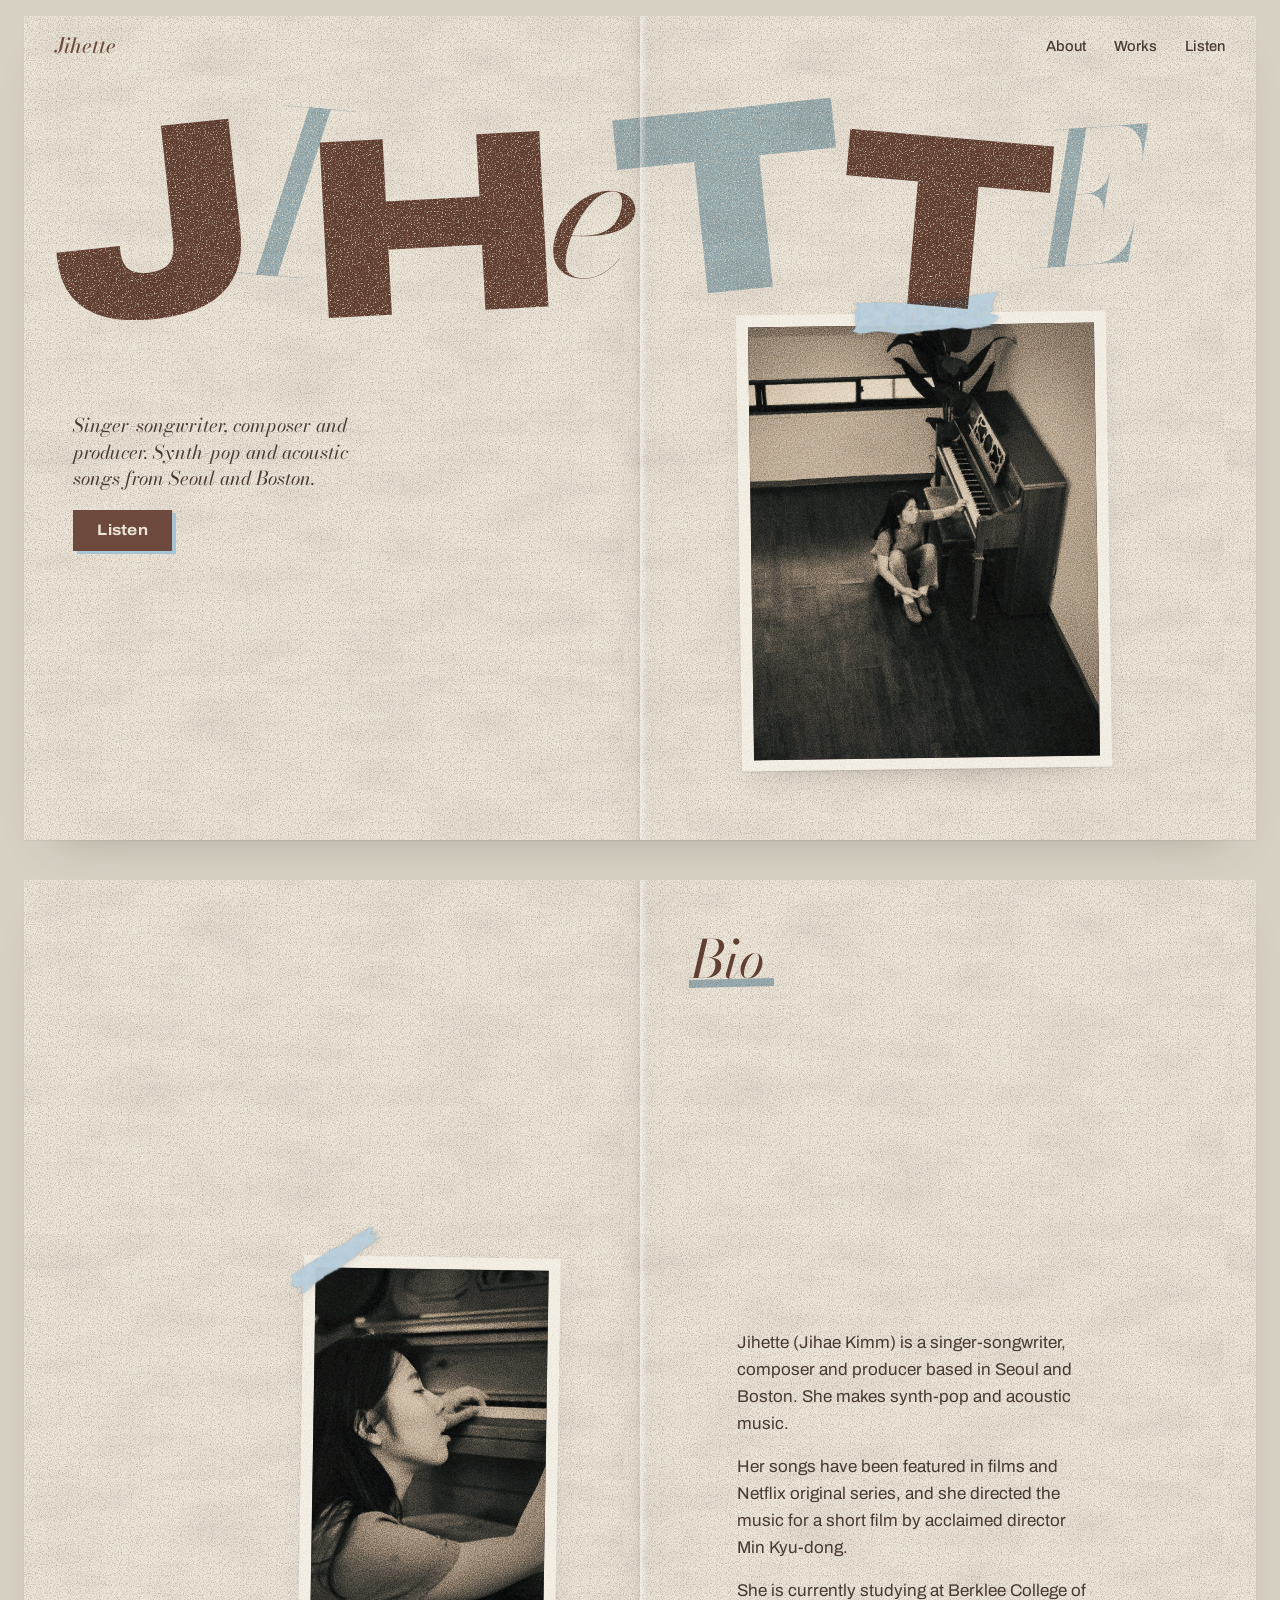
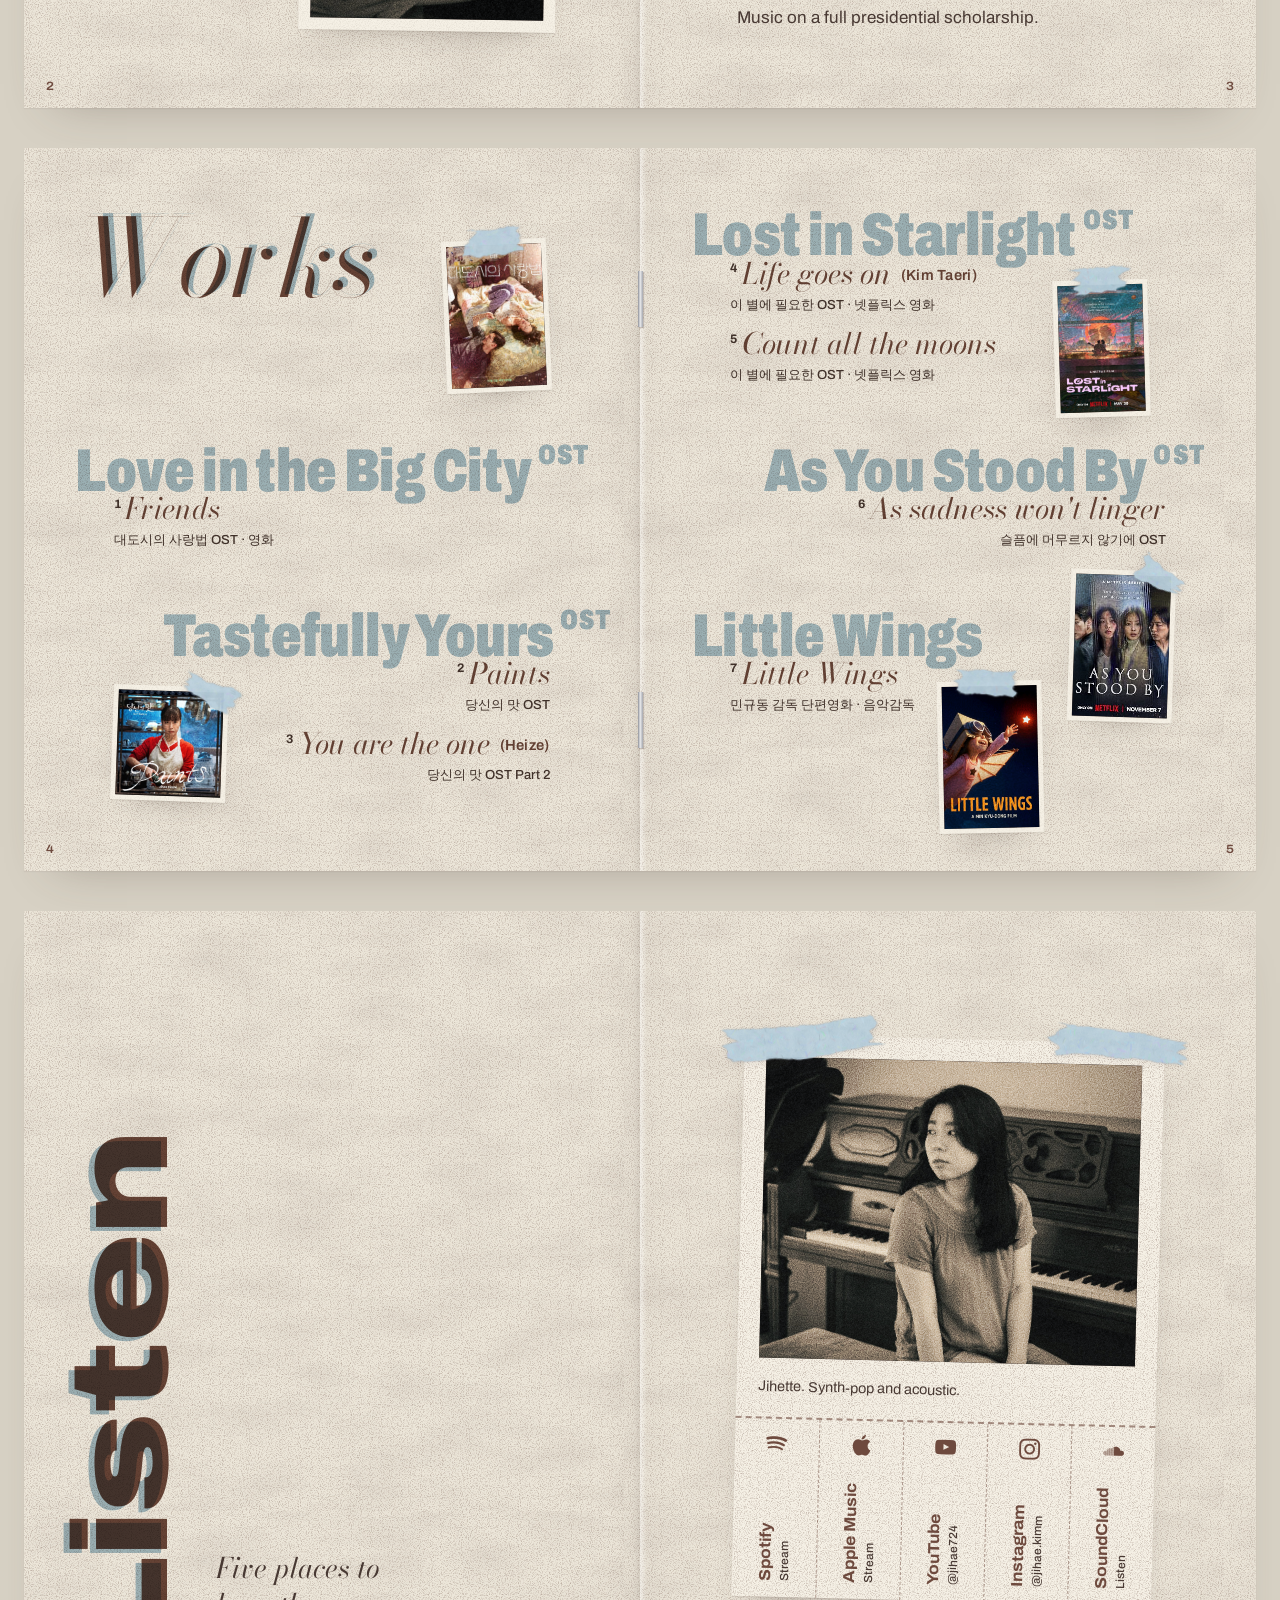
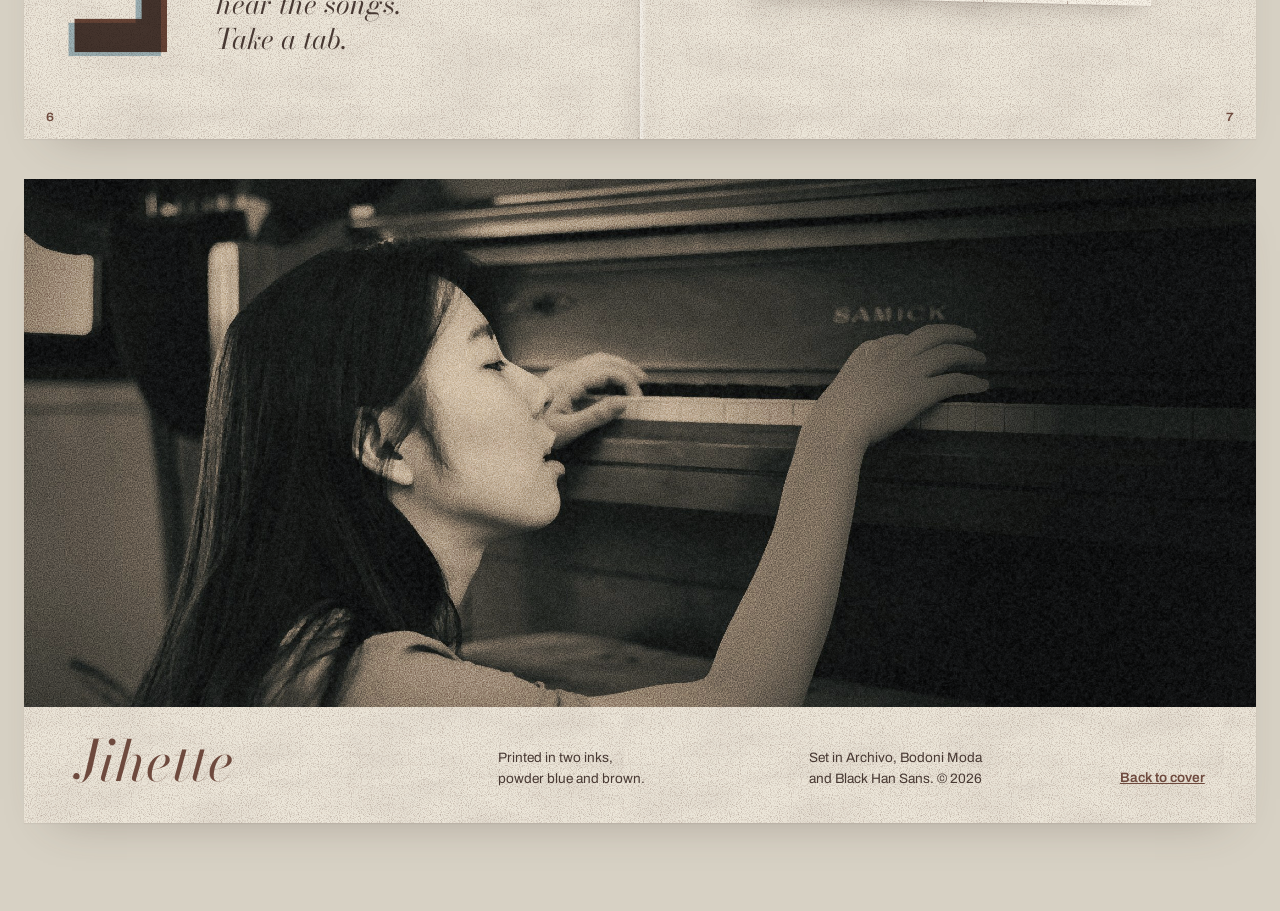
==== commit e7f6c9de: "Swap cover and bio photos, link posters to Google The cover now shows the overhead room photo and th" ====
--- a/options/8-riso-zine-jihette.html
+++ b/options/8-riso-zine-jihette.html
@@ -96,7 +96,7 @@
   .stage{height:clamp(520px,calc(100vh - 86px),calc(min(100vw - 48px,1440px) * .62));height:clamp(520px,calc(100svh - 86px),calc(min(100vw - 48px,1440px) * .62))}
 }
 .slip--cover{position:absolute;left:56%;top:5%;width:40%;rotate:-.8deg}
-.print--cover{width:100%;aspect-ratio:4/5;--fp:50% 30%}
+.print--cover{width:100%;aspect-ratio:4/5;--fp:50% 46%}
 
 .name{position:absolute;left:0;top:1.5%;display:flex;flex-direction:column;align-items:flex-start;pointer-events:none}
 .ln{display:flex;align-items:flex-end;white-space:nowrap}
@@ -147,7 +147,7 @@
 /* about (pages 2 and 3) */
 .about .verso{display:flex;flex-direction:column;justify-content:flex-end;align-items:flex-end}
 .slip--room{width:min(50%,340px);margin-right:6%;rotate:.9deg}
-.print--room{width:100%;aspect-ratio:2/3}
+.print--room{width:100%;aspect-ratio:2/3;--fp:34% 50%}
 .about .recto{display:flex;flex-direction:column;justify-content:space-between;gap:56px}
 .about h2{margin:0;max-width:13ch;font-family:var(--serif);font-style:italic;font-weight:400;font-size:clamp(2.1rem,4.1vw,4rem);line-height:1.1;color:var(--wine);mix-blend-mode:multiply}
 .about mark{position:relative;background:none;color:inherit}
@@ -189,6 +189,9 @@
 .pj-body .tracks{flex:0 1 auto}
 .poster-slip{flex:none;width:clamp(92px,9vw,132px);padding:5px;margin-top:4px}
 .print--poster{aspect-ratio:2/3}
+.poster-link{display:block;color:inherit;transition:transform .3s var(--ease)}
+.poster-link:hover,.poster-link:focus-visible{transform:translateY(-3px) rotate(-.6deg)}
+.poster-link:focus-visible{outline:2px dashed var(--wine);outline-offset:4px}
 .print--square{aspect-ratio:1/1}
 .poster-slip:has(.print--square){width:clamp(104px,10vw,148px)}
 .ps1{rotate:-2.5deg}.ps2{rotate:2deg}.ps3{rotate:-1.6deg}.ps4{rotate:1.8deg}.ps5{rotate:-1.2deg}
@@ -290,7 +293,7 @@
     <div class="stage">
       <figure class="tp-print slip slip--cover">
         <div class="print print--cover">
-          <img src="img/painted/piano-profile-face.jpg" width="1000" height="1250" fetchpriority="high" decoding="async" alt="Jihette in profile at an upright piano, eyes closed, singing, her hands on the keys">
+          <img src="img/painted/overhead.jpg" width="1200" height="1800" fetchpriority="high" decoding="async" alt="Seen from above, Jihette sits on a wooden floor beside an upright piano in the corner of an empty room">
         </div>
         <span class="tp-tape" data-tape data-seed="724" data-shape="strip" style="left:31%;top:-3%;width:40%;height:6.2%;--r:-3deg" aria-hidden="true"></span>
       </figure>
@@ -311,7 +314,7 @@
     <div class="page verso">
       <figure class="tp-print slip slip--room">
         <div class="print print--room">
-          <img src="img/painted/overhead.jpg" width="1200" height="1800" loading="lazy" decoding="async" alt="Seen from above, Jihette sits on a wooden floor beside an upright piano in the corner of an empty room">
+          <img src="img/painted/piano-profile-face.jpg" width="1000" height="1250" loading="lazy" decoding="async" alt="Jihette in profile at an upright piano, eyes closed, singing, her hands on the keys">
         </div>
         <span class="tp-tape" data-tape data-seed="1770" data-shape="wedge" style="left:-7%;top:-2%;width:38%;height:5.6%;--r:-34deg" aria-hidden="true"></span>
       </figure>
@@ -339,7 +342,7 @@
             <li><span class="trk"><span class="en"><span class="no">1</span>Friends</span><span class="meta" lang="ko">대도시의 사랑법 OST · 영화</span></span></li>
           </ul>
           <figure class="tp-print slip poster-slip ps1">
-            <div class="print print--poster"><img src="img/posters/love-in-the-big-city.jpg" width="463" height="663" loading="lazy" decoding="async" alt="Poster for the film Love in the Big City"></div>
+            <a class="poster-link" href="https://www.google.com/search?q=%EB%8C%80%EB%8F%84%EC%8B%9C%EC%9D%98+%EC%82%AC%EB%9E%91%EB%B2%95+%EC%98%81%ED%99%94" target="_blank" rel="noreferrer" aria-label="Love in the Big City: search on Google (opens in a new tab)"><div class="print print--poster"><img src="img/posters/love-in-the-big-city.jpg" width="463" height="663" loading="lazy" decoding="async" alt="Poster for the film Love in the Big City"></div></a>
             <span class="tp-tape" data-tape data-seed="1002" data-shape="strip" style="left:22%;top:-12px;width:56%;height:24px;--r:-4deg" aria-hidden="true"></span>
           </figure>
         </div>
@@ -353,7 +356,7 @@
             <li><a href="https://www.youtube.com/watch?v=boLbRoX6M3A" target="_blank" rel="noreferrer"><span class="en"><span class="no">3</span>You are the one <span class="feat">(Heize)</span></span><span class="meta" lang="ko">당신의 맛 OST Part 2</span><span class="sr"> (YouTube, opens in a new tab)</span></a></li>
           </ul>
           <figure class="tp-print slip poster-slip ps2">
-            <div class="print print--poster print--square"><img src="img/posters/tastefully-yours.jpg" width="600" height="600" loading="lazy" decoding="async" alt="Tastefully Yours OST Part 1 cover, Paints by Jihae Kimm"></div>
+            <a class="poster-link" href="https://www.google.com/search?q=%EB%8B%B9%EC%8B%A0%EC%9D%98+%EB%A7%9B+%EB%93%9C%EB%9D%BC%EB%A7%88" target="_blank" rel="noreferrer" aria-label="Tastefully Yours: search on Google (opens in a new tab)"><div class="print print--poster print--square"><img src="img/posters/tastefully-yours.jpg" width="600" height="600" loading="lazy" decoding="async" alt="Tastefully Yours OST Part 1 cover, Paints by Jihae Kimm"></div></a>
             <span class="tp-tape" data-tape data-seed="1055" data-shape="wedge" style="right:-10%;top:-9px;width:50%;height:24px;--r:24deg" aria-hidden="true"></span>
           </figure>
         </div>
@@ -367,7 +370,7 @@
             <li><a href="https://www.youtube.com/watch?v=hGOyjvWb4kU" target="_blank" rel="noreferrer"><span class="en"><span class="no">5</span>Count all the moons</span><span class="meta" lang="ko">이 별에 필요한 OST · 넷플릭스 영화</span><span class="sr"> (YouTube, opens in a new tab)</span></a></li>
           </ul>
           <figure class="tp-print slip poster-slip ps3">
-            <div class="print print--poster"><img src="img/posters/lost-in-starlight.jpg" width="486" height="720" loading="lazy" decoding="async" alt="Poster for the Netflix film Lost in Starlight"></div>
+            <a class="poster-link" href="https://www.google.com/search?q=%EC%9D%B4+%EB%B3%84%EC%97%90+%ED%95%84%EC%9A%94%ED%95%9C+%EB%84%B7%ED%94%8C%EB%A6%AD%EC%8A%A4+%EC%98%81%ED%99%94" target="_blank" rel="noreferrer" aria-label="Lost in Starlight: search on Google (opens in a new tab)"><div class="print print--poster"><img src="img/posters/lost-in-starlight.jpg" width="486" height="720" loading="lazy" decoding="async" alt="Poster for the Netflix film Lost in Starlight"></div></a>
             <span class="tp-tape" data-tape data-seed="1160" data-shape="strip" style="left:20%;top:-12px;width:58%;height:24px;--r:-3deg" aria-hidden="true"></span>
           </figure>
         </div>
@@ -380,7 +383,7 @@
             <li><span class="trk"><span class="en"><span class="no">6</span>As sadness won't linger</span><span class="meta" lang="ko">슬픔에 머무르지 않기에 OST</span></span></li>
           </ul>
           <figure class="tp-print slip poster-slip ps4">
-            <div class="print print--poster"><img src="img/posters/as-you-stood-by.jpg" width="190" height="281" loading="lazy" decoding="async" alt="Poster for the Netflix series As You Stood By"></div>
+            <a class="poster-link" href="https://www.google.com/search?q=%EC%8A%AC%ED%94%94%EC%97%90+%EB%A8%B8%EB%AC%B4%EB%A5%B4%EC%A7%80+%EC%95%8A%EA%B8%B0%EC%97%90+%EB%84%B7%ED%94%8C%EB%A6%AD%EC%8A%A4+%EB%93%9C%EB%9D%BC%EB%A7%88" target="_blank" rel="noreferrer" aria-label="As You Stood By: search on Google (opens in a new tab)"><div class="print print--poster"><img src="img/posters/as-you-stood-by.jpg" width="190" height="281" loading="lazy" decoding="async" alt="Poster for the Netflix series As You Stood By"></div></a>
             <span class="tp-tape" data-tape data-seed="1107" data-shape="wedge" style="right:-12%;top:-8px;width:52%;height:24px;--r:28deg" aria-hidden="true"></span>
           </figure>
         </div>
@@ -393,7 +396,7 @@
             <li><span class="trk"><span class="en"><span class="no">7</span>Little Wings</span><span class="meta" lang="ko">민규동 감독 단편영화 · 음악감독</span></span></li>
           </ul>
           <figure class="tp-print slip poster-slip ps5">
-            <div class="print print--poster"><img src="img/posters/little-wings.jpg" width="330" height="501" loading="lazy" decoding="async" alt="Poster for the short film Little Wings, a Min Kyu-dong film"></div>
+            <a class="poster-link" href="https://www.google.com/search?q=%EC%9E%91%EC%9D%80+%EB%82%A0%EA%B0%9C+%EB%AF%BC%EA%B7%9C%EB%8F%99+%EB%8B%A8%ED%8E%B8%EC%98%81%ED%99%94" target="_blank" rel="noreferrer" aria-label="Little Wings: search on Google (opens in a new tab)"><div class="print print--poster"><img src="img/posters/little-wings.jpg" width="330" height="501" loading="lazy" decoding="async" alt="Poster for the short film Little Wings, a Min Kyu-dong film"></div></a>
             <span class="tp-tape" data-tape data-seed="1213" data-shape="strip" style="left:18%;top:-11px;width:60%;height:24px;--r:3deg" aria-hidden="true"></span>
           </figure>
         </div>
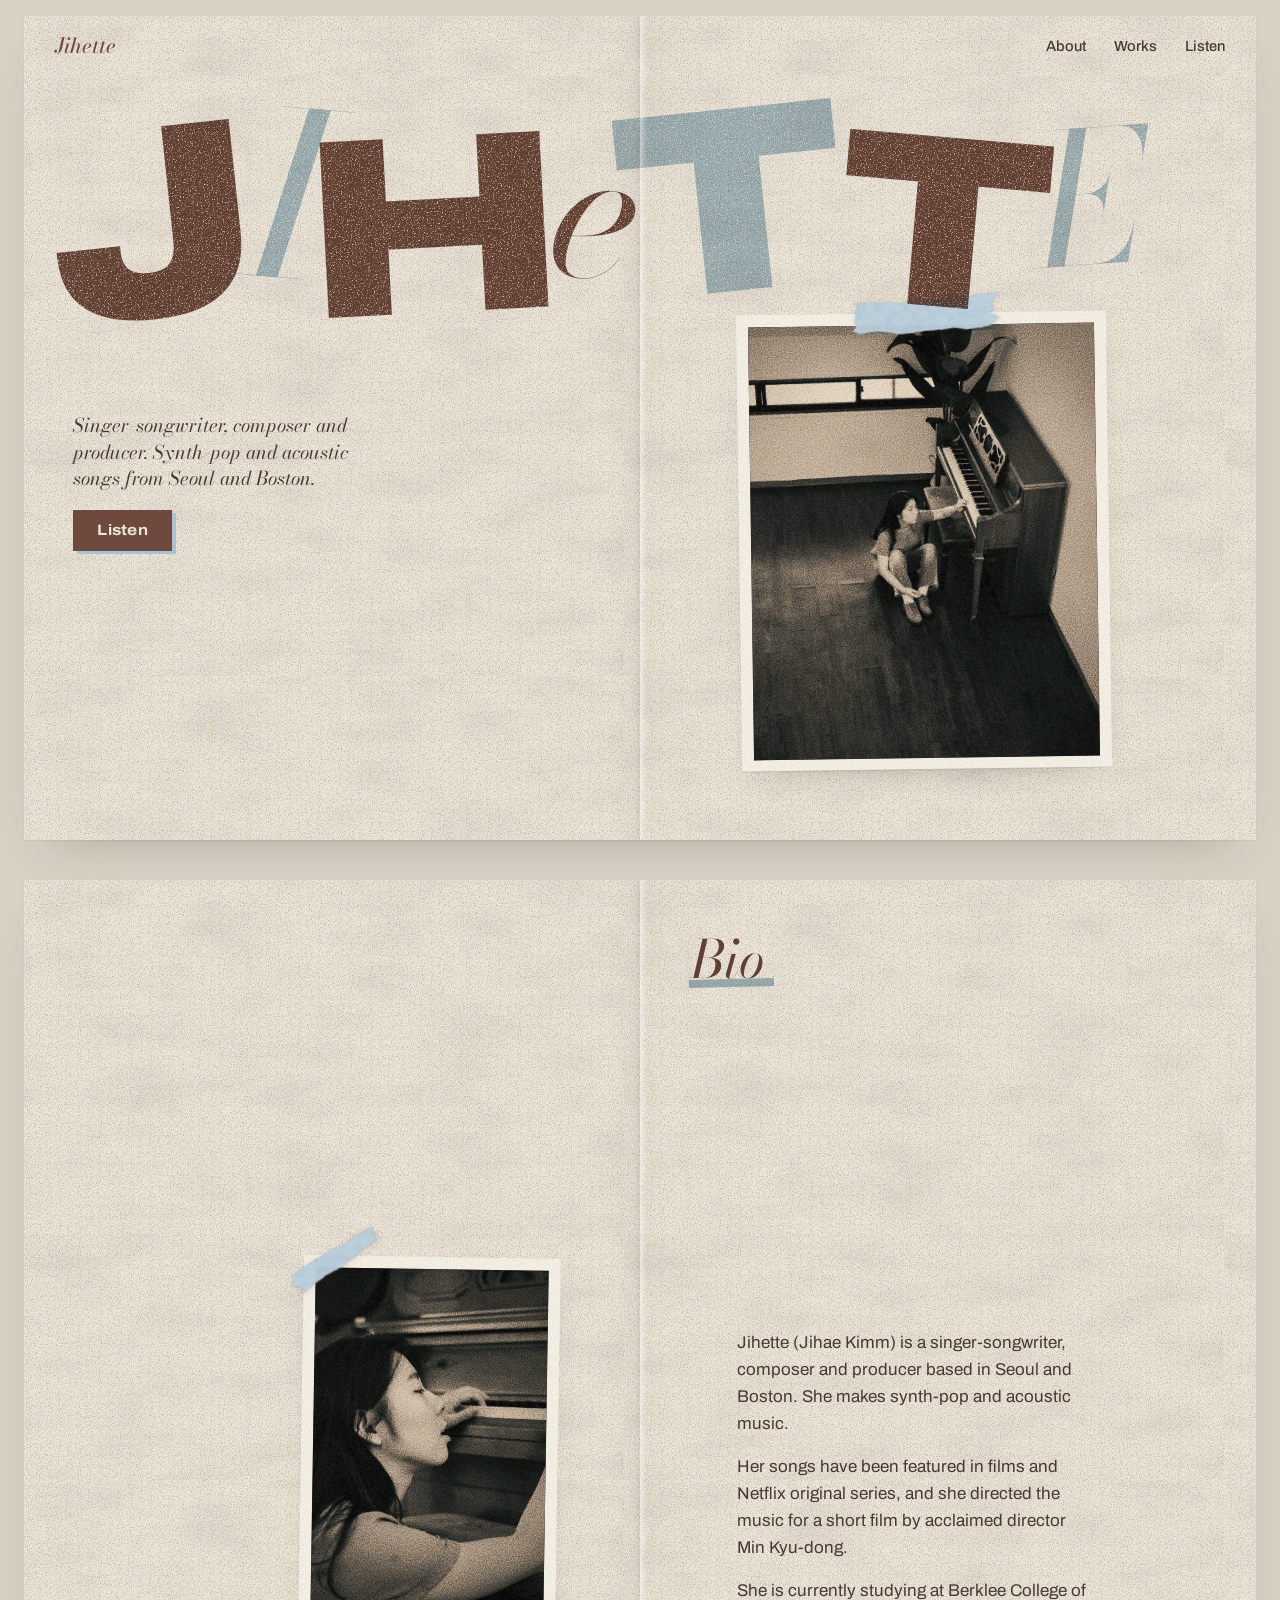
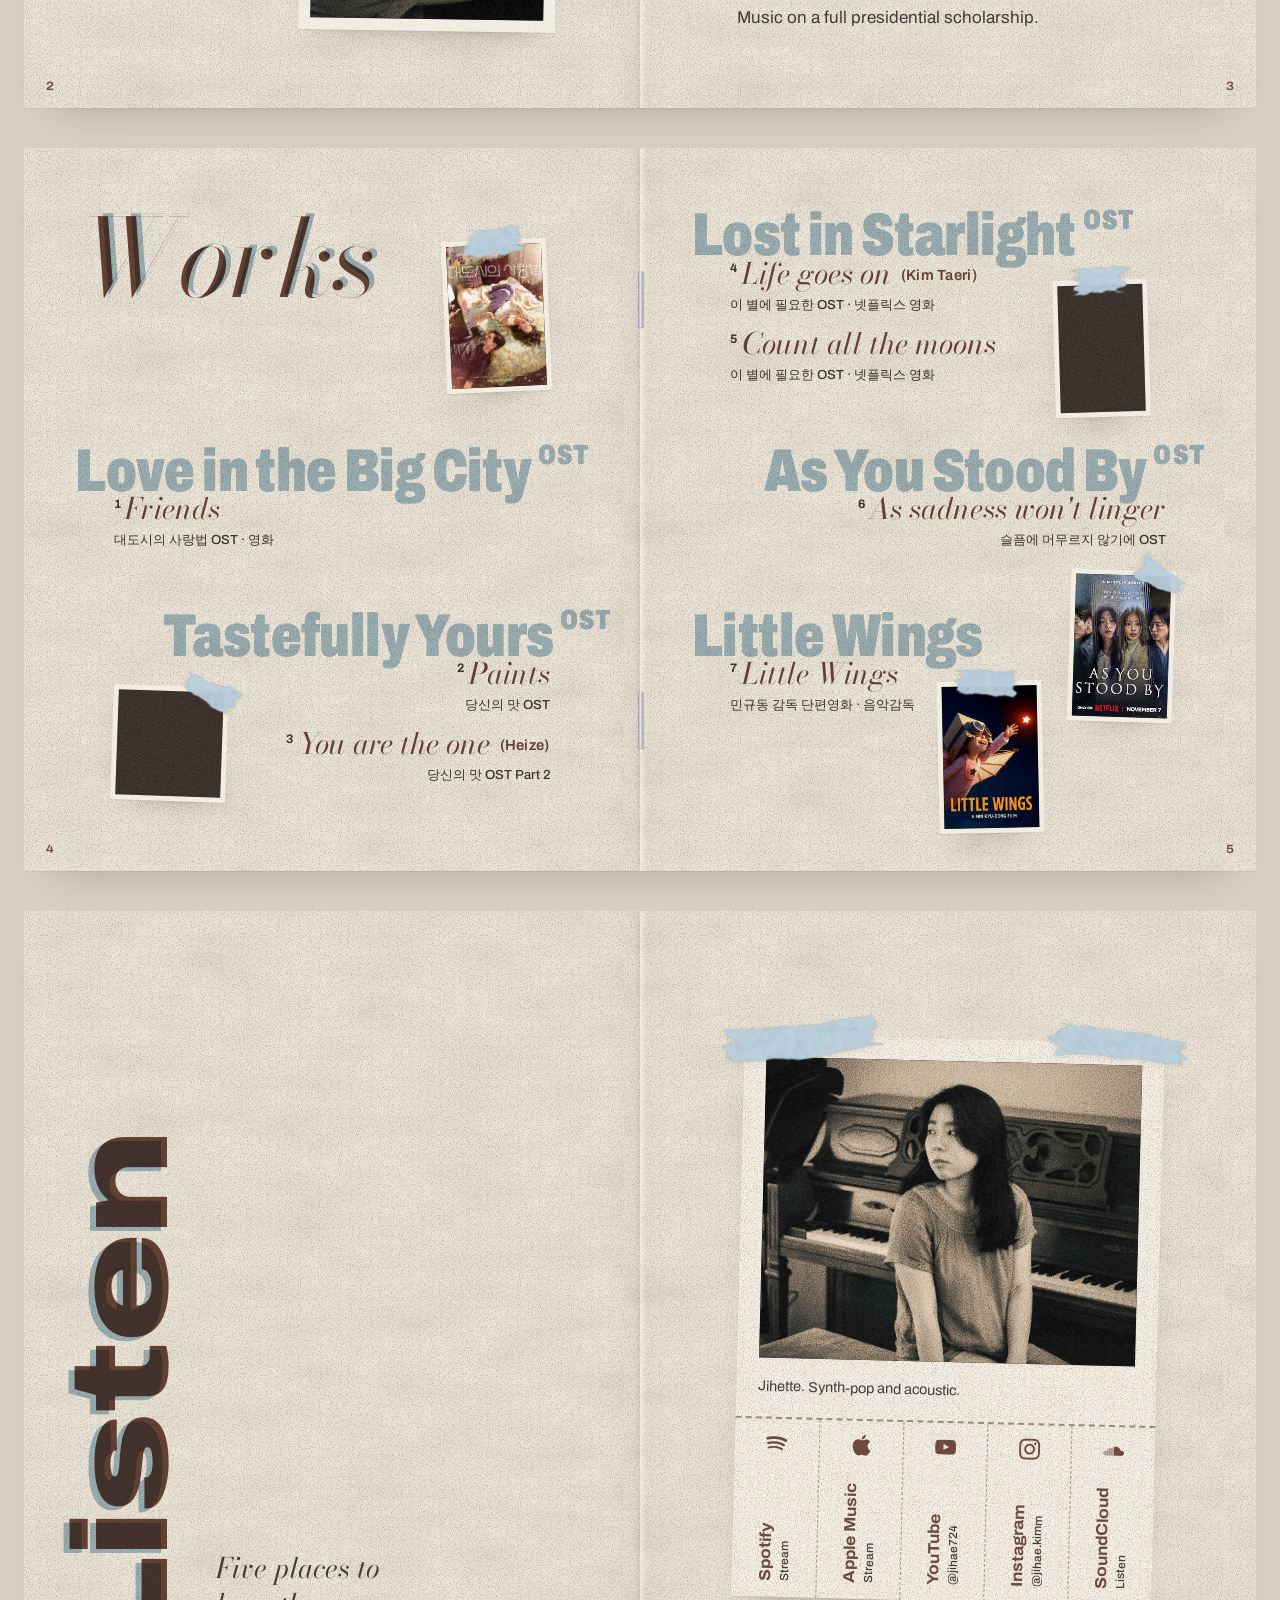
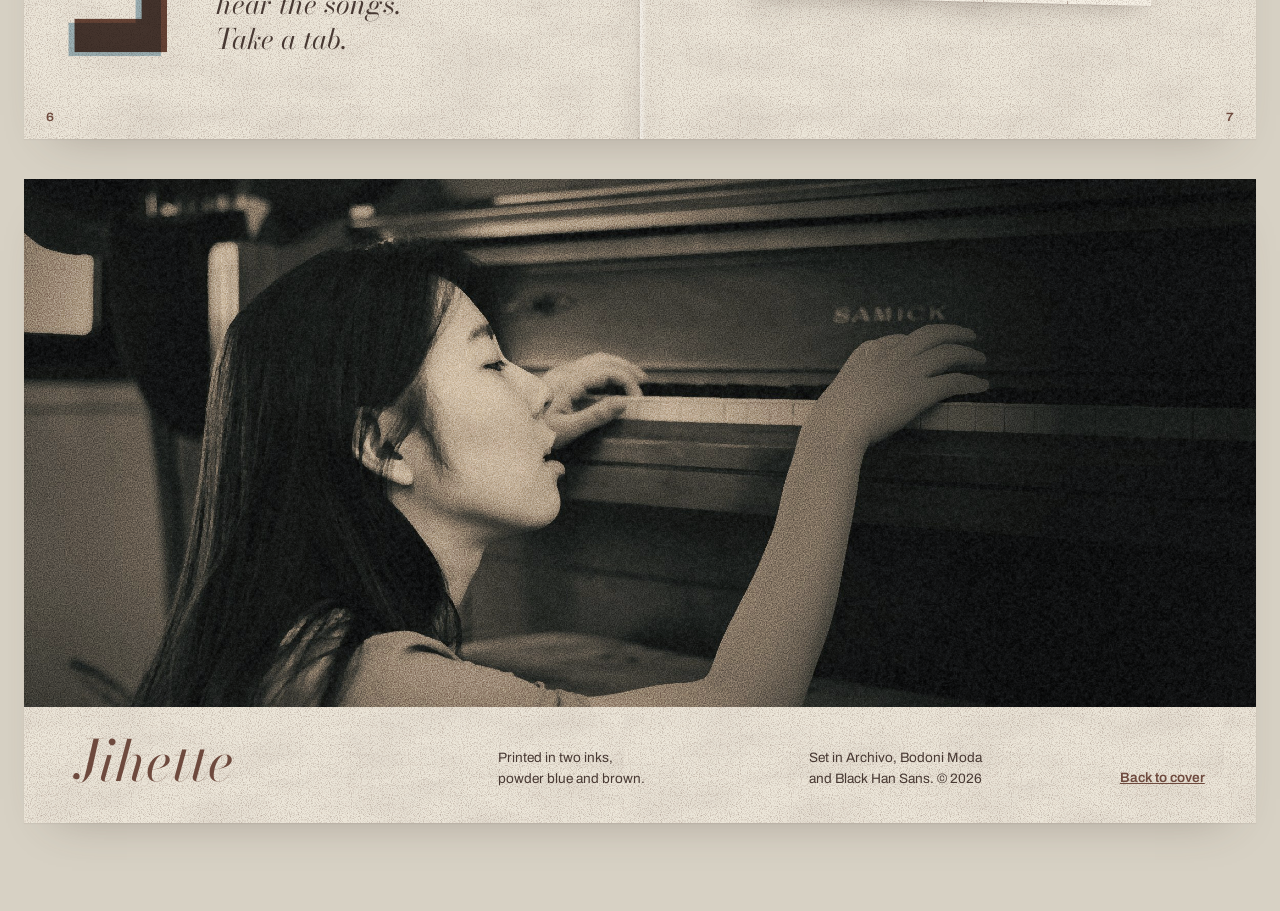
==== commit 1d3568a7: "Search posters on Google by English title Each poster now opens an English Google search for its wor" ====
--- a/options/8-riso-zine-jihette.html
+++ b/options/8-riso-zine-jihette.html
@@ -342,7 +342,7 @@
             <li><span class="trk"><span class="en"><span class="no">1</span>Friends</span><span class="meta" lang="ko">대도시의 사랑법 OST · 영화</span></span></li>
           </ul>
           <figure class="tp-print slip poster-slip ps1">
-            <a class="poster-link" href="https://www.google.com/search?q=%EB%8C%80%EB%8F%84%EC%8B%9C%EC%9D%98+%EC%82%AC%EB%9E%91%EB%B2%95+%EC%98%81%ED%99%94" target="_blank" rel="noreferrer" aria-label="Love in the Big City: search on Google (opens in a new tab)"><div class="print print--poster"><img src="img/posters/love-in-the-big-city.jpg" width="463" height="663" loading="lazy" decoding="async" alt="Poster for the film Love in the Big City"></div></a>
+            <a class="poster-link" href="https://www.google.com/search?hl=en&amp;q=Love+in+the+Big+City+2024+Korean+film" target="_blank" rel="noreferrer" aria-label="Love in the Big City: search on Google (opens in a new tab)" title="Love in the Big City"><div class="print print--poster"><img src="img/posters/love-in-the-big-city.jpg" width="463" height="663" loading="lazy" decoding="async" alt="Poster for the film Love in the Big City"></div></a>
             <span class="tp-tape" data-tape data-seed="1002" data-shape="strip" style="left:22%;top:-12px;width:56%;height:24px;--r:-4deg" aria-hidden="true"></span>
           </figure>
         </div>
@@ -356,7 +356,7 @@
             <li><a href="https://www.youtube.com/watch?v=boLbRoX6M3A" target="_blank" rel="noreferrer"><span class="en"><span class="no">3</span>You are the one <span class="feat">(Heize)</span></span><span class="meta" lang="ko">당신의 맛 OST Part 2</span><span class="sr"> (YouTube, opens in a new tab)</span></a></li>
           </ul>
           <figure class="tp-print slip poster-slip ps2">
-            <a class="poster-link" href="https://www.google.com/search?q=%EB%8B%B9%EC%8B%A0%EC%9D%98+%EB%A7%9B+%EB%93%9C%EB%9D%BC%EB%A7%88" target="_blank" rel="noreferrer" aria-label="Tastefully Yours: search on Google (opens in a new tab)"><div class="print print--poster print--square"><img src="img/posters/tastefully-yours.jpg" width="600" height="600" loading="lazy" decoding="async" alt="Tastefully Yours OST Part 1 cover, Paints by Jihae Kimm"></div></a>
+            <a class="poster-link" href="https://www.google.com/search?hl=en&amp;q=Tastefully+Yours+Korean+drama" target="_blank" rel="noreferrer" aria-label="Tastefully Yours: search on Google (opens in a new tab)" title="Tastefully Yours"><div class="print print--poster print--square"><img src="img/posters/tastefully-yours.jpg" width="600" height="600" loading="lazy" decoding="async" alt="Tastefully Yours OST Part 1 cover, Paints by Jihae Kimm"></div></a>
             <span class="tp-tape" data-tape data-seed="1055" data-shape="wedge" style="right:-10%;top:-9px;width:50%;height:24px;--r:24deg" aria-hidden="true"></span>
           </figure>
         </div>
@@ -370,7 +370,7 @@
             <li><a href="https://www.youtube.com/watch?v=hGOyjvWb4kU" target="_blank" rel="noreferrer"><span class="en"><span class="no">5</span>Count all the moons</span><span class="meta" lang="ko">이 별에 필요한 OST · 넷플릭스 영화</span><span class="sr"> (YouTube, opens in a new tab)</span></a></li>
           </ul>
           <figure class="tp-print slip poster-slip ps3">
-            <a class="poster-link" href="https://www.google.com/search?q=%EC%9D%B4+%EB%B3%84%EC%97%90+%ED%95%84%EC%9A%94%ED%95%9C+%EB%84%B7%ED%94%8C%EB%A6%AD%EC%8A%A4+%EC%98%81%ED%99%94" target="_blank" rel="noreferrer" aria-label="Lost in Starlight: search on Google (opens in a new tab)"><div class="print print--poster"><img src="img/posters/lost-in-starlight.jpg" width="486" height="720" loading="lazy" decoding="async" alt="Poster for the Netflix film Lost in Starlight"></div></a>
+            <a class="poster-link" href="https://www.google.com/search?hl=en&amp;q=Lost+in+Starlight+Netflix+film" target="_blank" rel="noreferrer" aria-label="Lost in Starlight: search on Google (opens in a new tab)" title="Lost in Starlight"><div class="print print--poster"><img src="img/posters/lost-in-starlight.jpg" width="486" height="720" loading="lazy" decoding="async" alt="Poster for the Netflix film Lost in Starlight"></div></a>
             <span class="tp-tape" data-tape data-seed="1160" data-shape="strip" style="left:20%;top:-12px;width:58%;height:24px;--r:-3deg" aria-hidden="true"></span>
           </figure>
         </div>
@@ -383,7 +383,7 @@
             <li><span class="trk"><span class="en"><span class="no">6</span>As sadness won't linger</span><span class="meta" lang="ko">슬픔에 머무르지 않기에 OST</span></span></li>
           </ul>
           <figure class="tp-print slip poster-slip ps4">
-            <a class="poster-link" href="https://www.google.com/search?q=%EC%8A%AC%ED%94%94%EC%97%90+%EB%A8%B8%EB%AC%B4%EB%A5%B4%EC%A7%80+%EC%95%8A%EA%B8%B0%EC%97%90+%EB%84%B7%ED%94%8C%EB%A6%AD%EC%8A%A4+%EB%93%9C%EB%9D%BC%EB%A7%88" target="_blank" rel="noreferrer" aria-label="As You Stood By: search on Google (opens in a new tab)"><div class="print print--poster"><img src="img/posters/as-you-stood-by.jpg" width="190" height="281" loading="lazy" decoding="async" alt="Poster for the Netflix series As You Stood By"></div></a>
+            <a class="poster-link" href="https://www.google.com/search?hl=en&amp;q=As+You+Stood+By+Netflix+series" target="_blank" rel="noreferrer" aria-label="As You Stood By: search on Google (opens in a new tab)" title="As You Stood By"><div class="print print--poster"><img src="img/posters/as-you-stood-by.jpg" width="190" height="281" loading="lazy" decoding="async" alt="Poster for the Netflix series As You Stood By"></div></a>
             <span class="tp-tape" data-tape data-seed="1107" data-shape="wedge" style="right:-12%;top:-8px;width:52%;height:24px;--r:28deg" aria-hidden="true"></span>
           </figure>
         </div>
@@ -396,7 +396,7 @@
             <li><span class="trk"><span class="en"><span class="no">7</span>Little Wings</span><span class="meta" lang="ko">민규동 감독 단편영화 · 음악감독</span></span></li>
           </ul>
           <figure class="tp-print slip poster-slip ps5">
-            <a class="poster-link" href="https://www.google.com/search?q=%EC%9E%91%EC%9D%80+%EB%82%A0%EA%B0%9C+%EB%AF%BC%EA%B7%9C%EB%8F%99+%EB%8B%A8%ED%8E%B8%EC%98%81%ED%99%94" target="_blank" rel="noreferrer" aria-label="Little Wings: search on Google (opens in a new tab)"><div class="print print--poster"><img src="img/posters/little-wings.jpg" width="330" height="501" loading="lazy" decoding="async" alt="Poster for the short film Little Wings, a Min Kyu-dong film"></div></a>
+            <a class="poster-link" href="https://www.google.com/search?hl=en&amp;q=Little+Wings+Min+Kyu-dong+short+film" target="_blank" rel="noreferrer" aria-label="Little Wings: search on Google (opens in a new tab)" title="Little Wings"><div class="print print--poster"><img src="img/posters/little-wings.jpg" width="330" height="501" loading="lazy" decoding="async" alt="Poster for the short film Little Wings, a Min Kyu-dong film"></div></a>
             <span class="tp-tape" data-tape data-seed="1213" data-shape="strip" style="left:18%;top:-11px;width:60%;height:24px;--r:3deg" aria-hidden="true"></span>
           </figure>
         </div>
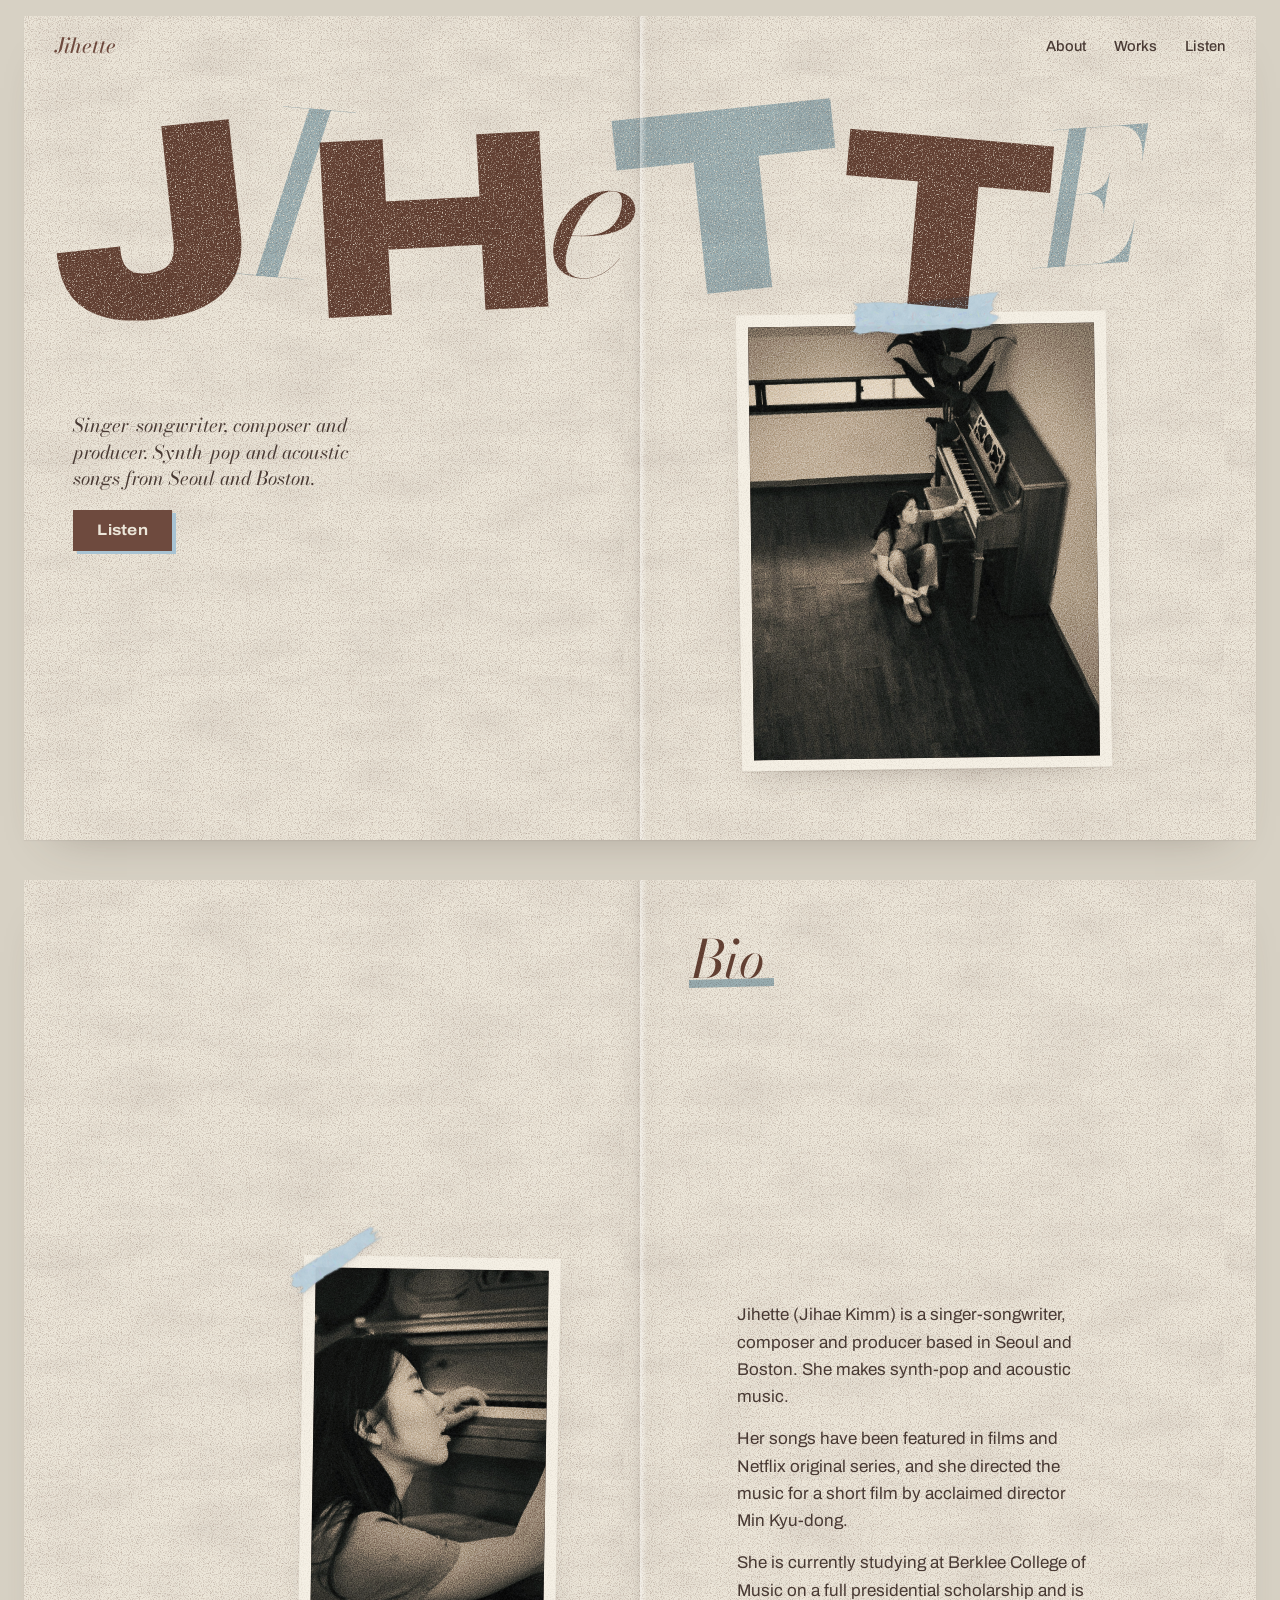
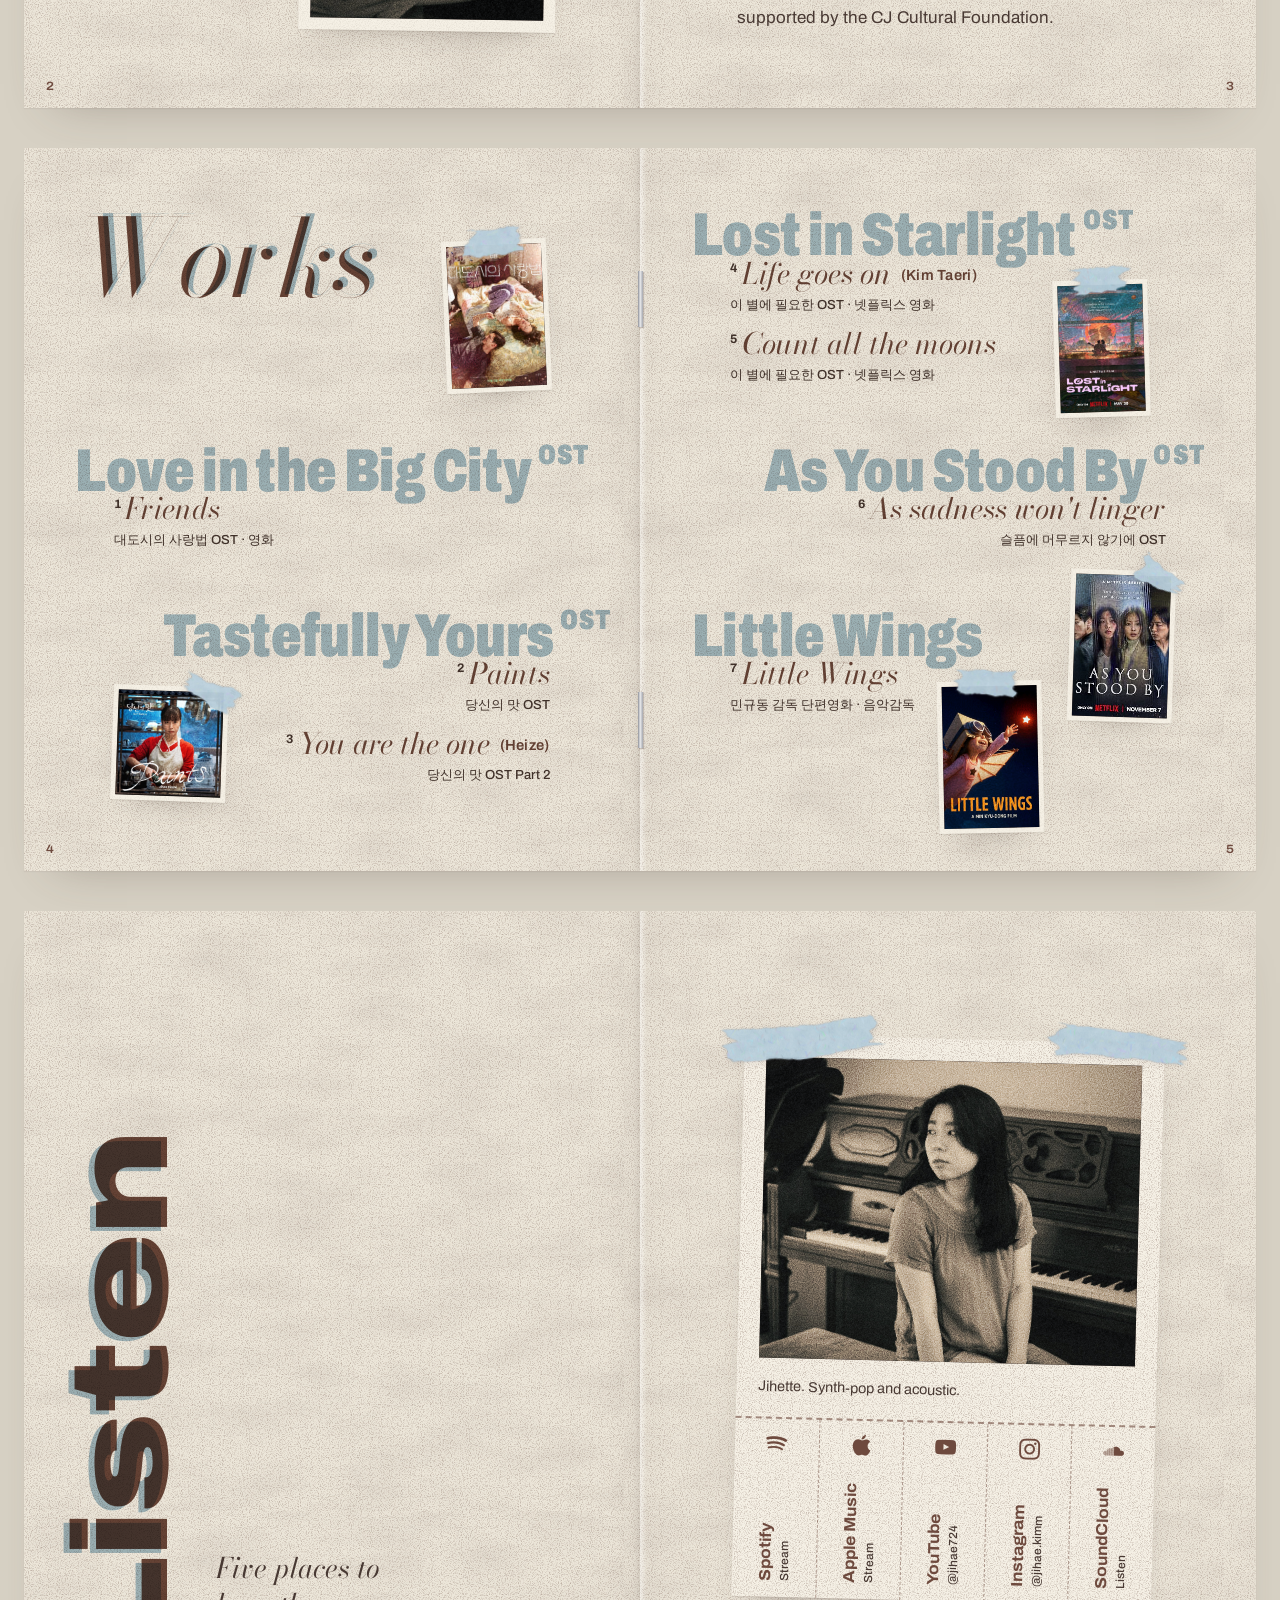
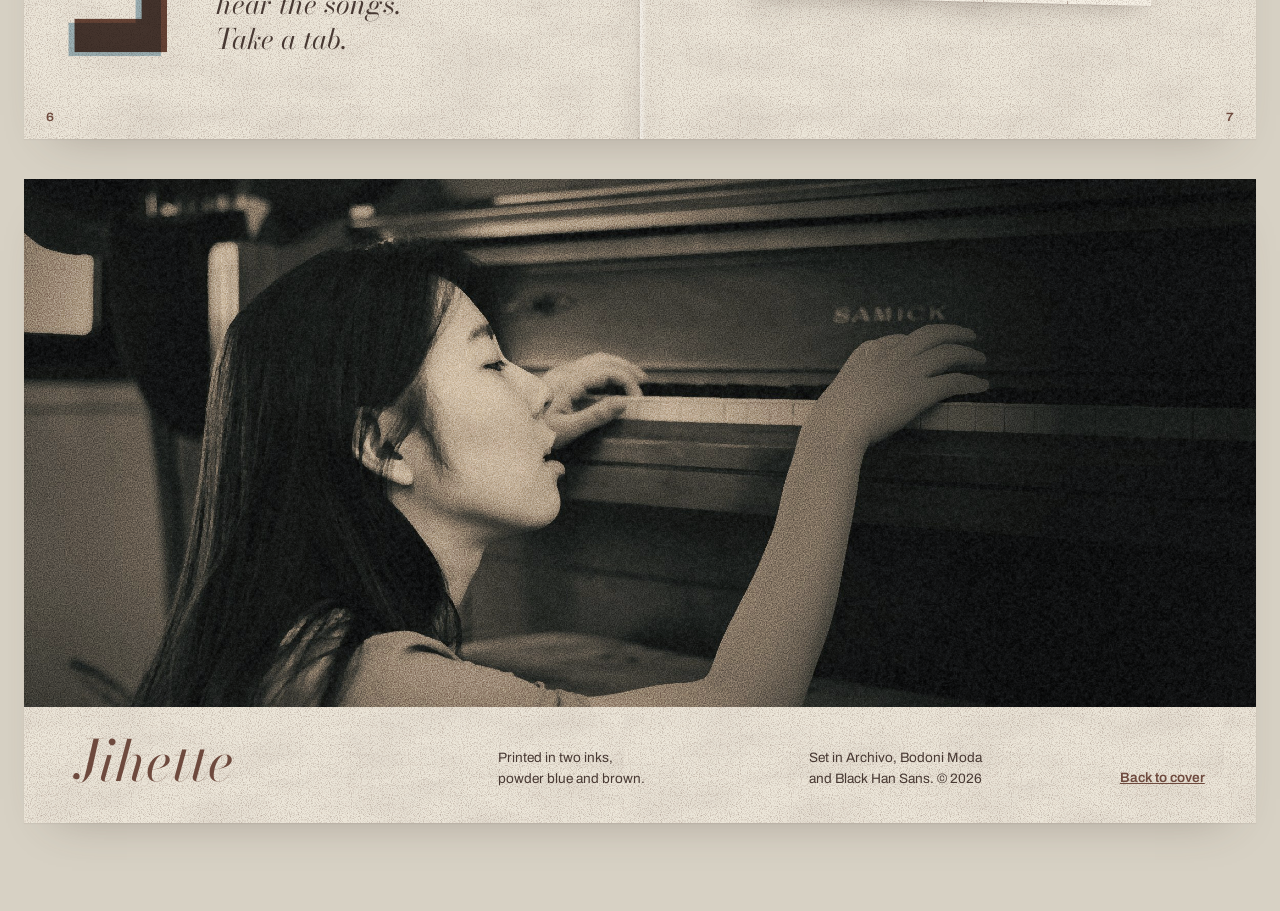
==== commit a25bc5de: "Mention CJ Cultural Foundation support in bio Co-Authored-By: Claude Opus 5.5 <noreply@anthropic.com" ====
--- a/options/8-riso-zine-jihette.html
+++ b/options/8-riso-zine-jihette.html
@@ -325,7 +325,7 @@
       <div class="bio">
         <p>Jihette (Jihae Kimm) is a singer-songwriter, composer and producer based in Seoul and Boston. She makes synth-pop and acoustic music.</p>
         <p>Her songs have been featured in films and Netflix original series, and she directed the music for a short film by acclaimed director Min Kyu-dong.</p>
-        <p>She is currently studying at Berklee College of Music on a full presidential scholarship.</p>
+        <p>She is currently studying at Berklee College of Music on a full presidential scholarship and is supported by the CJ Cultural Foundation.</p>
       </div>
       <span class="folio r">3</span>
     </div>
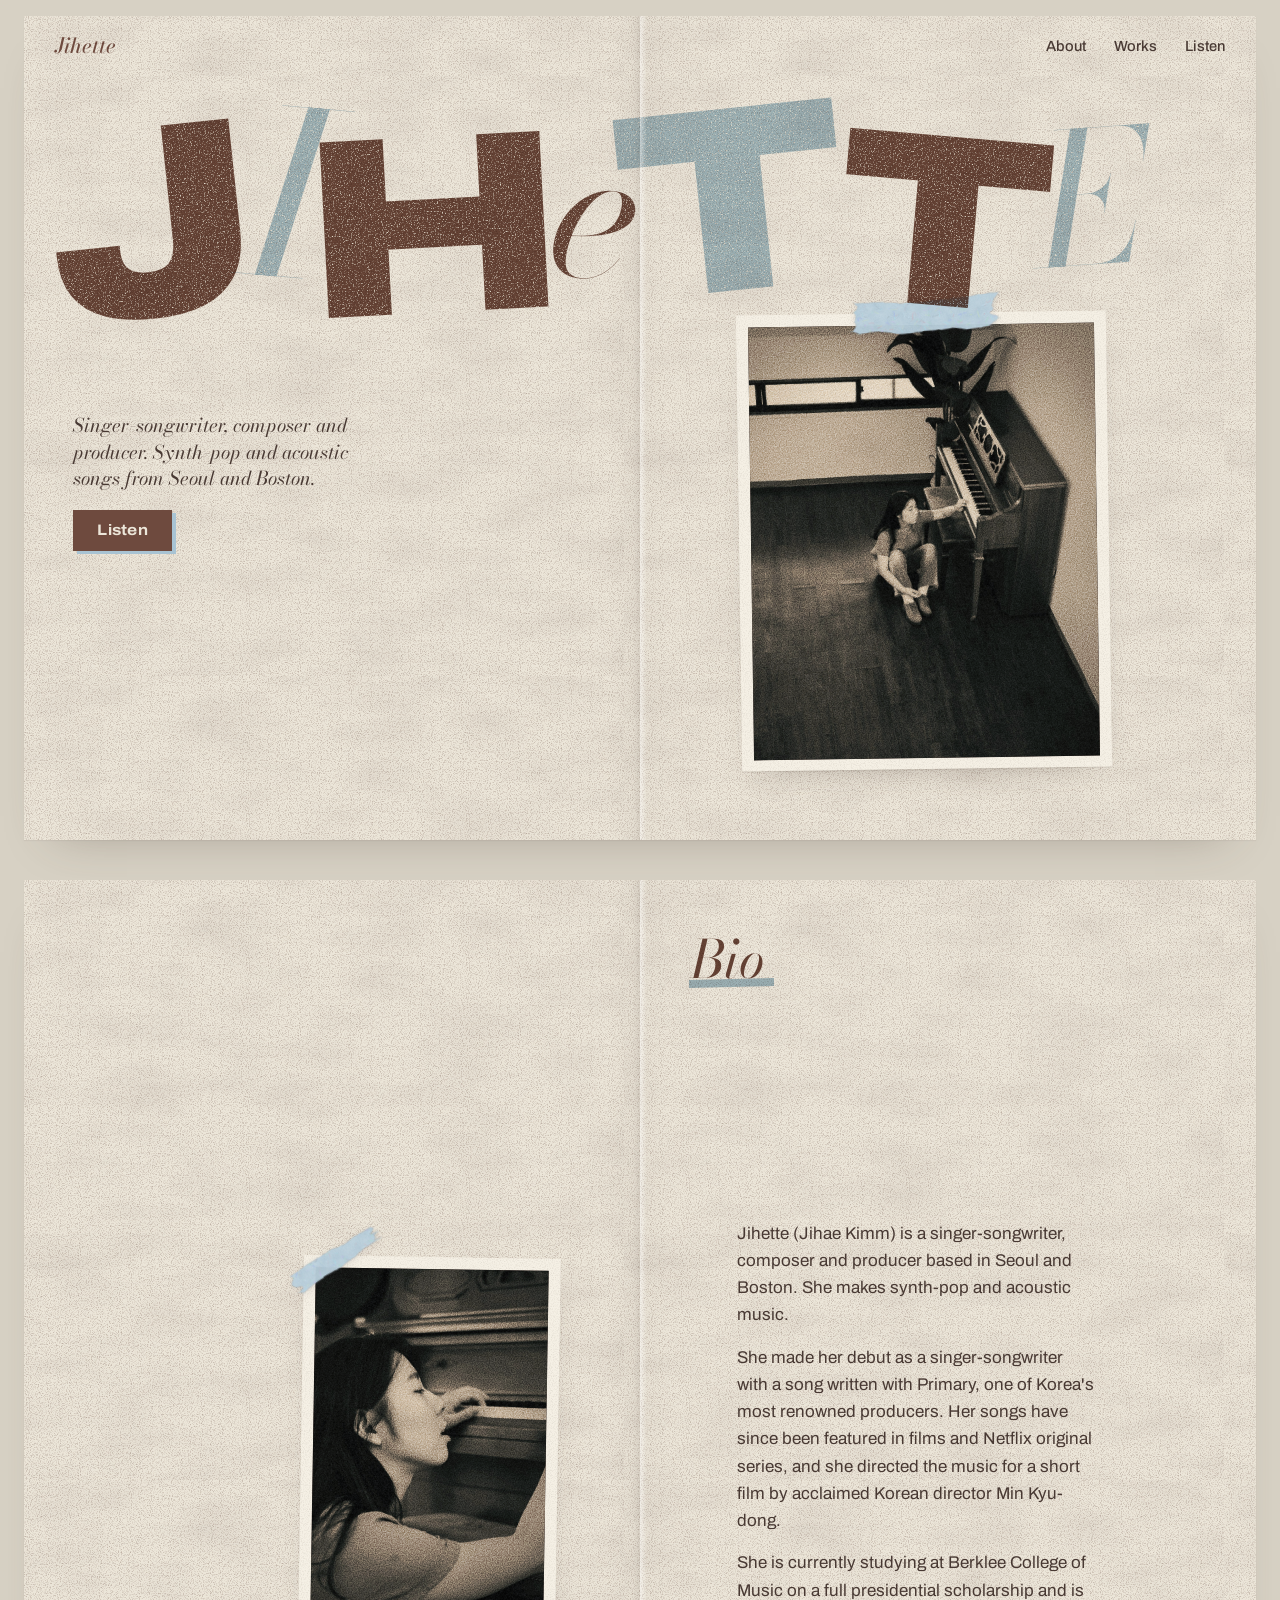
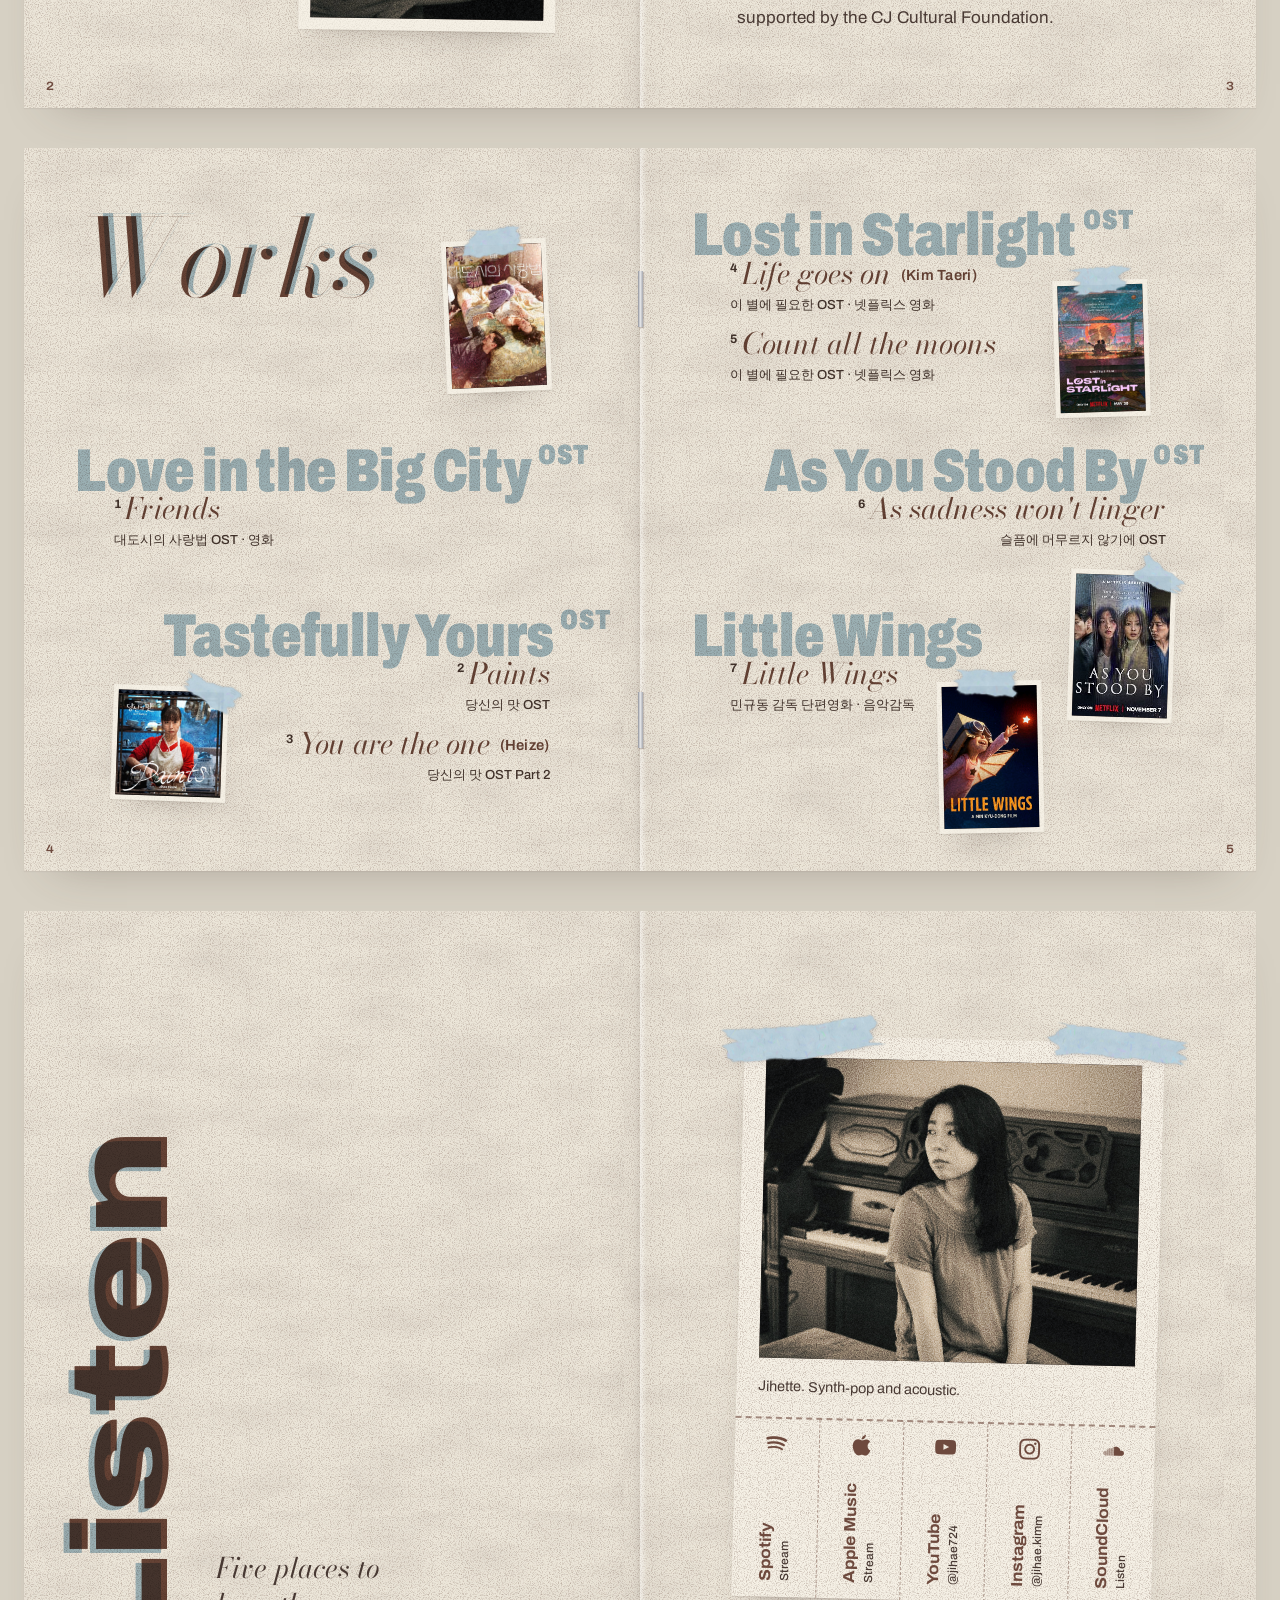
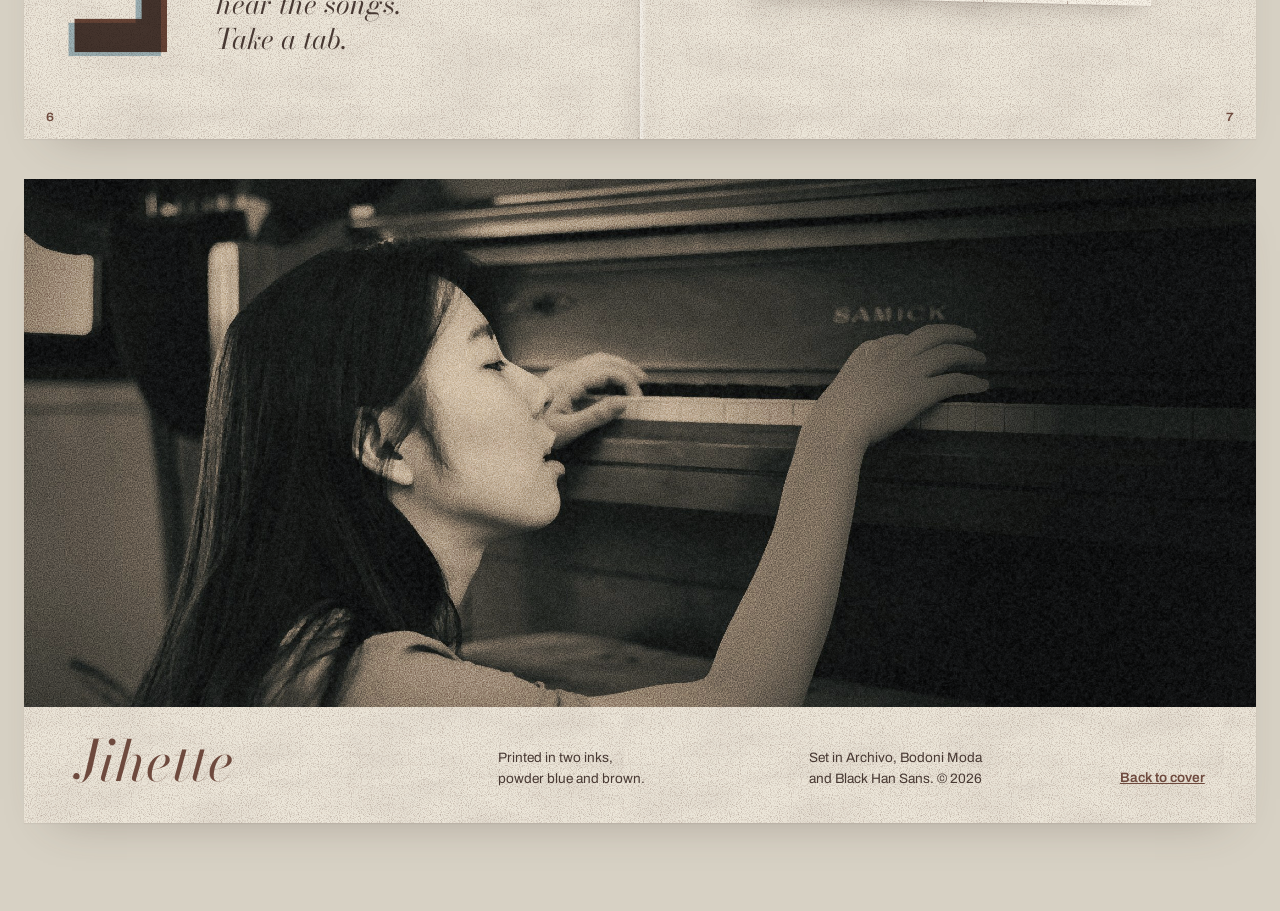
==== commit efac4bc2: "Add debut with Primary to bio Co-Authored-By: Claude Opus 5.5 <noreply@anthropic.com>" ====
--- a/options/8-riso-zine-jihette.html
+++ b/options/8-riso-zine-jihette.html
@@ -324,7 +324,7 @@
       <h2 id="about-h">Bio</h2>
       <div class="bio">
         <p>Jihette (Jihae Kimm) is a singer-songwriter, composer and producer based in Seoul and Boston. She makes synth-pop and acoustic music.</p>
-        <p>Her songs have been featured in films and Netflix original series, and she directed the music for a short film by acclaimed director Min Kyu-dong.</p>
+        <p>She made her debut as a singer-songwriter with a song written with Primary, one of Korea's most renowned producers. Her songs have since been featured in films and Netflix original series, and she directed the music for a short film by acclaimed Korean director Min Kyu-dong.</p>
         <p>She is currently studying at Berklee College of Music on a full presidential scholarship and is supported by the CJ Cultural Foundation.</p>
       </div>
       <span class="folio r">3</span>
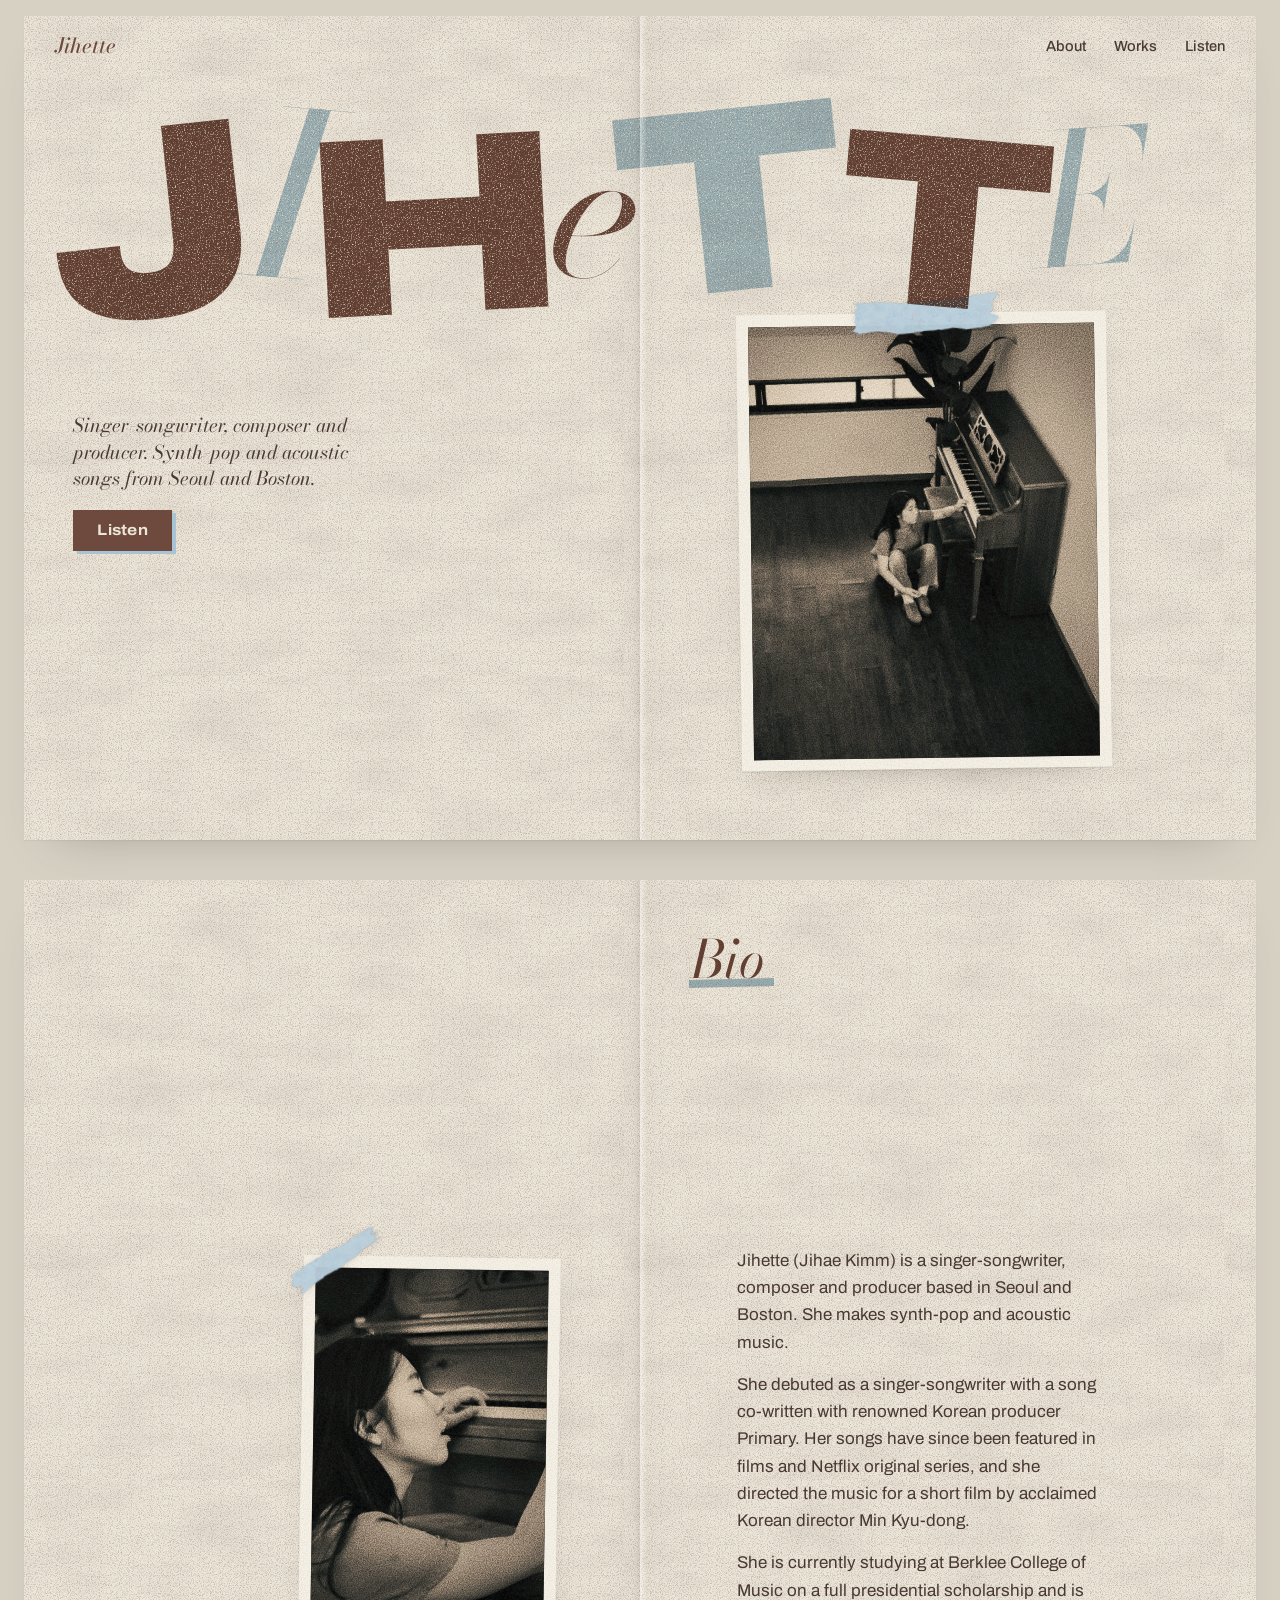
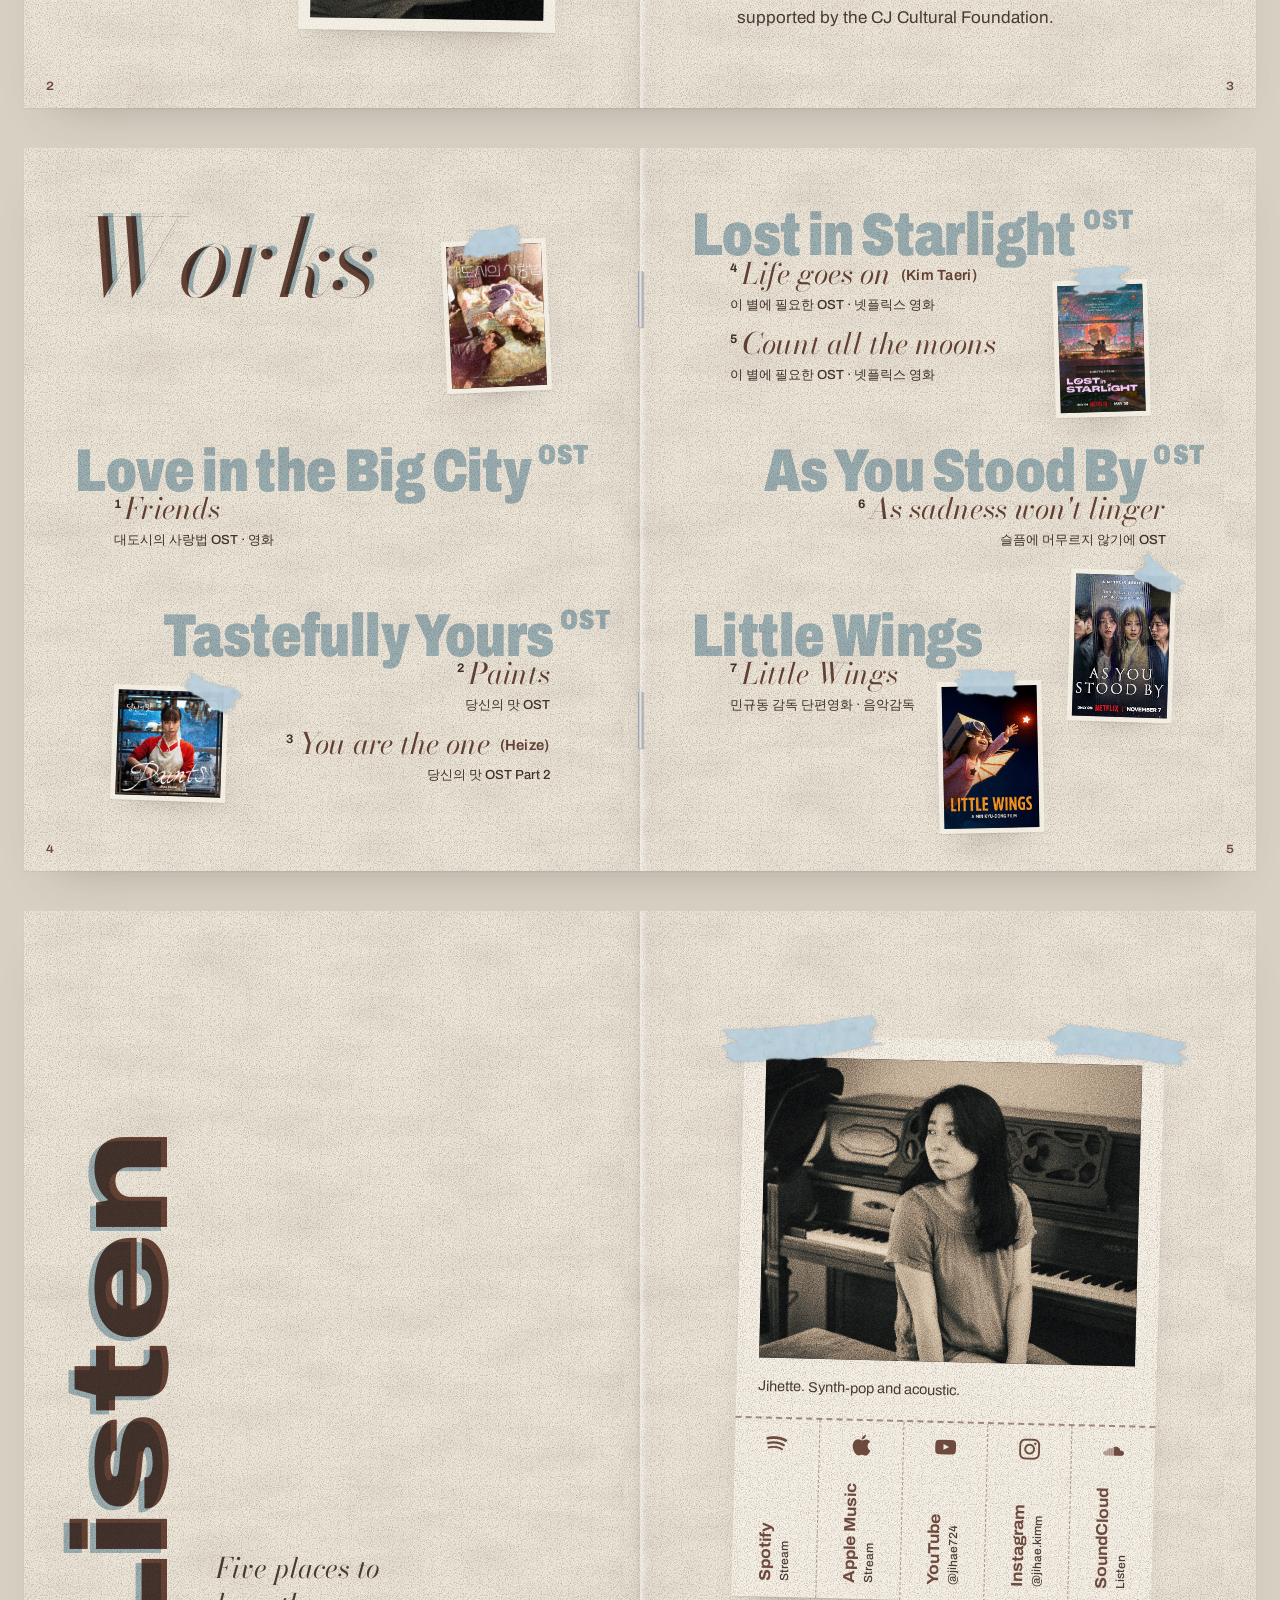
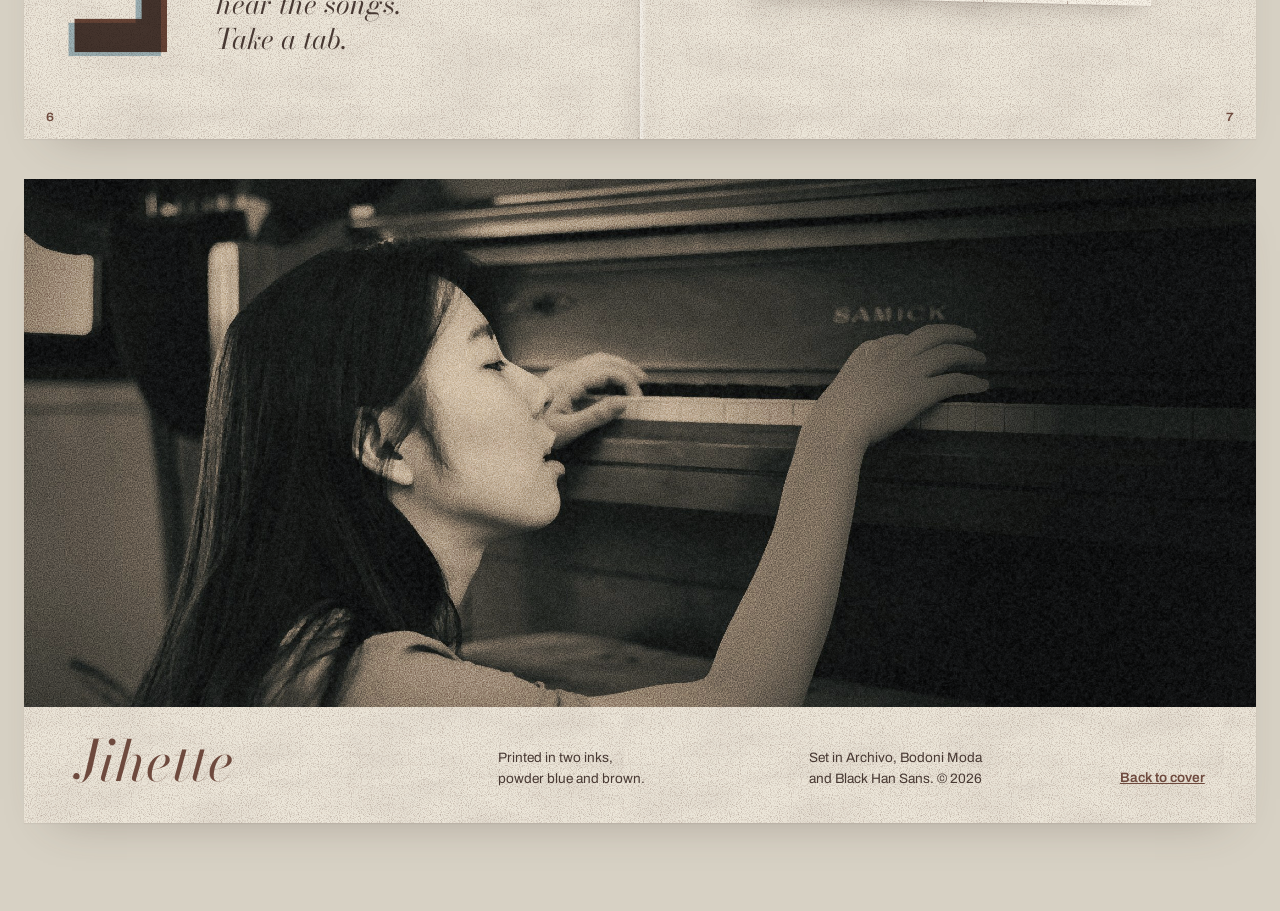
==== commit d0e2fbed: "Shorten the debut sentence in bio Co-Authored-By: Claude Opus 5.5 <noreply@anthropic.com>" ====
--- a/options/8-riso-zine-jihette.html
+++ b/options/8-riso-zine-jihette.html
@@ -324,7 +324,7 @@
       <h2 id="about-h">Bio</h2>
       <div class="bio">
         <p>Jihette (Jihae Kimm) is a singer-songwriter, composer and producer based in Seoul and Boston. She makes synth-pop and acoustic music.</p>
-        <p>She made her debut as a singer-songwriter with a song written with Primary, one of Korea's most renowned producers. Her songs have since been featured in films and Netflix original series, and she directed the music for a short film by acclaimed Korean director Min Kyu-dong.</p>
+        <p>She debuted as a singer-songwriter with a song co-written with renowned Korean producer Primary. Her songs have since been featured in films and Netflix original series, and she directed the music for a short film by acclaimed Korean director Min Kyu-dong.</p>
         <p>She is currently studying at Berklee College of Music on a full presidential scholarship and is supported by the CJ Cultural Foundation.</p>
       </div>
       <span class="folio r">3</span>
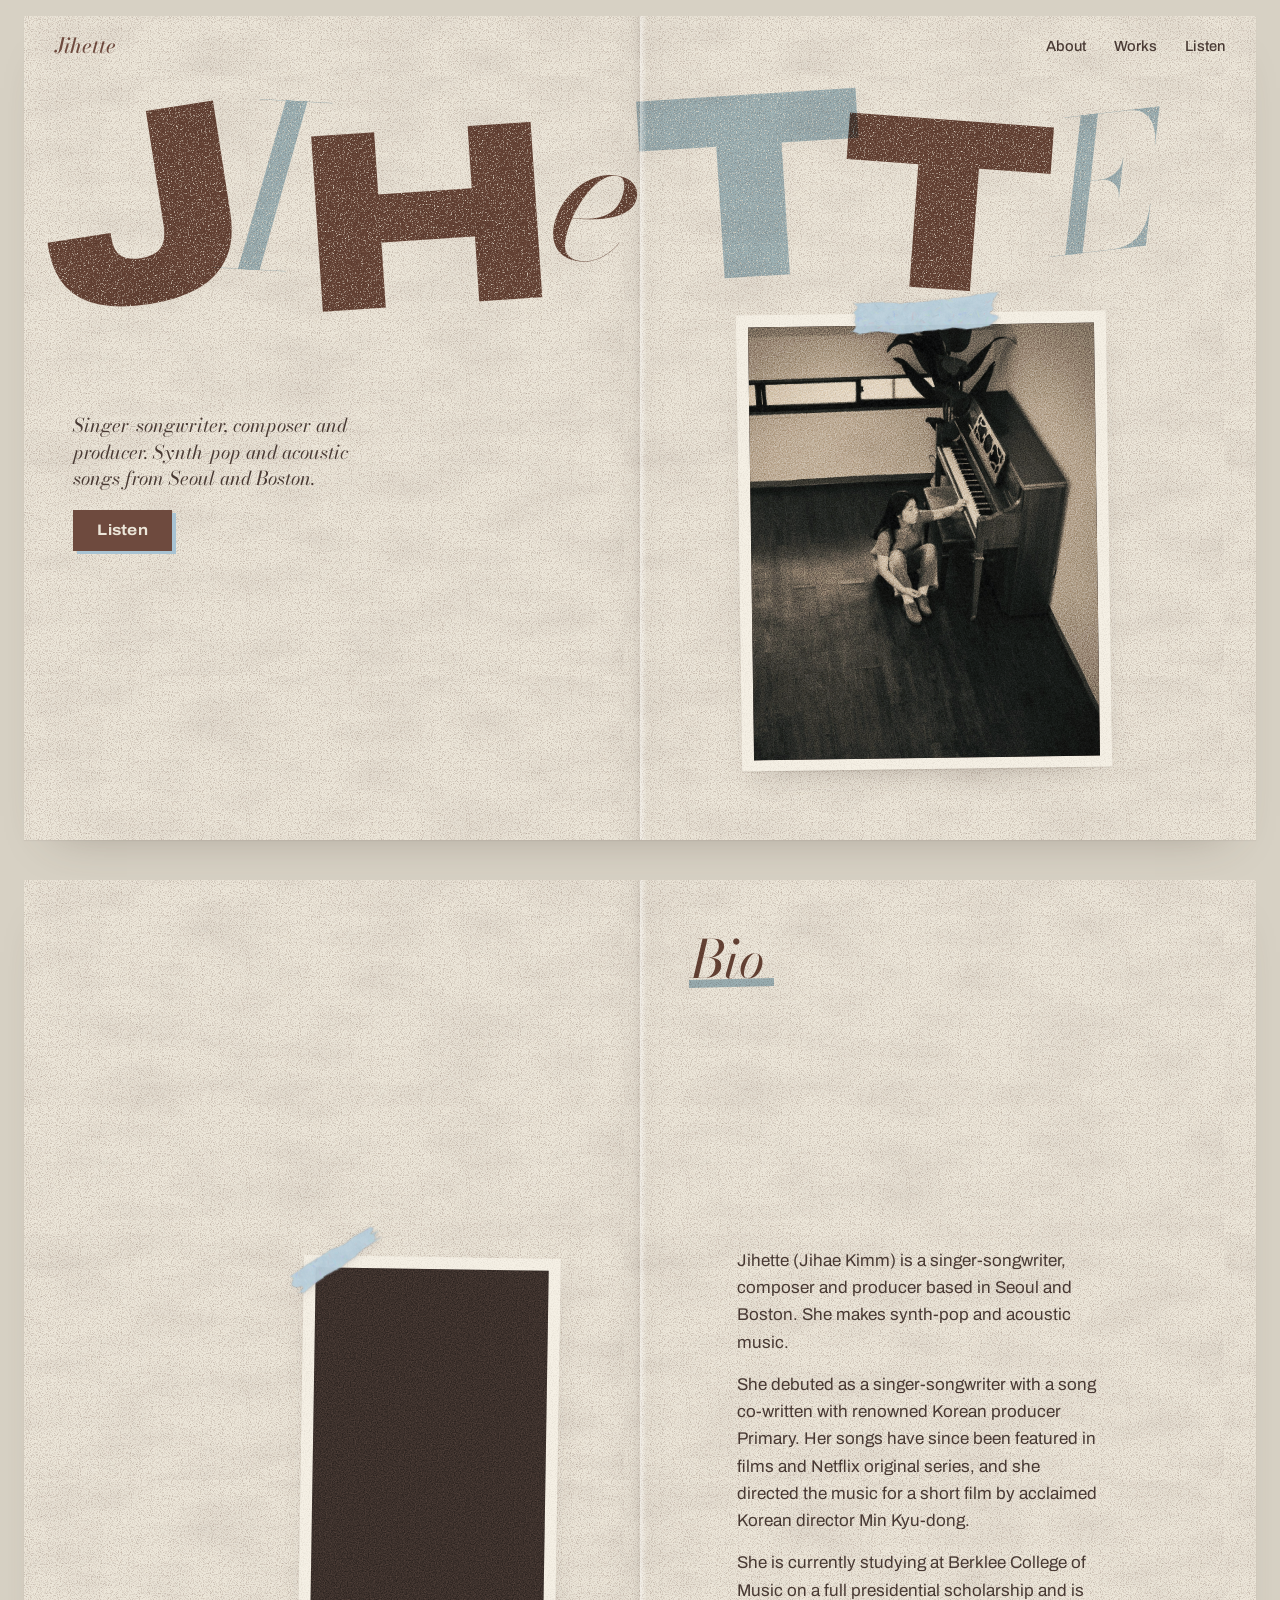
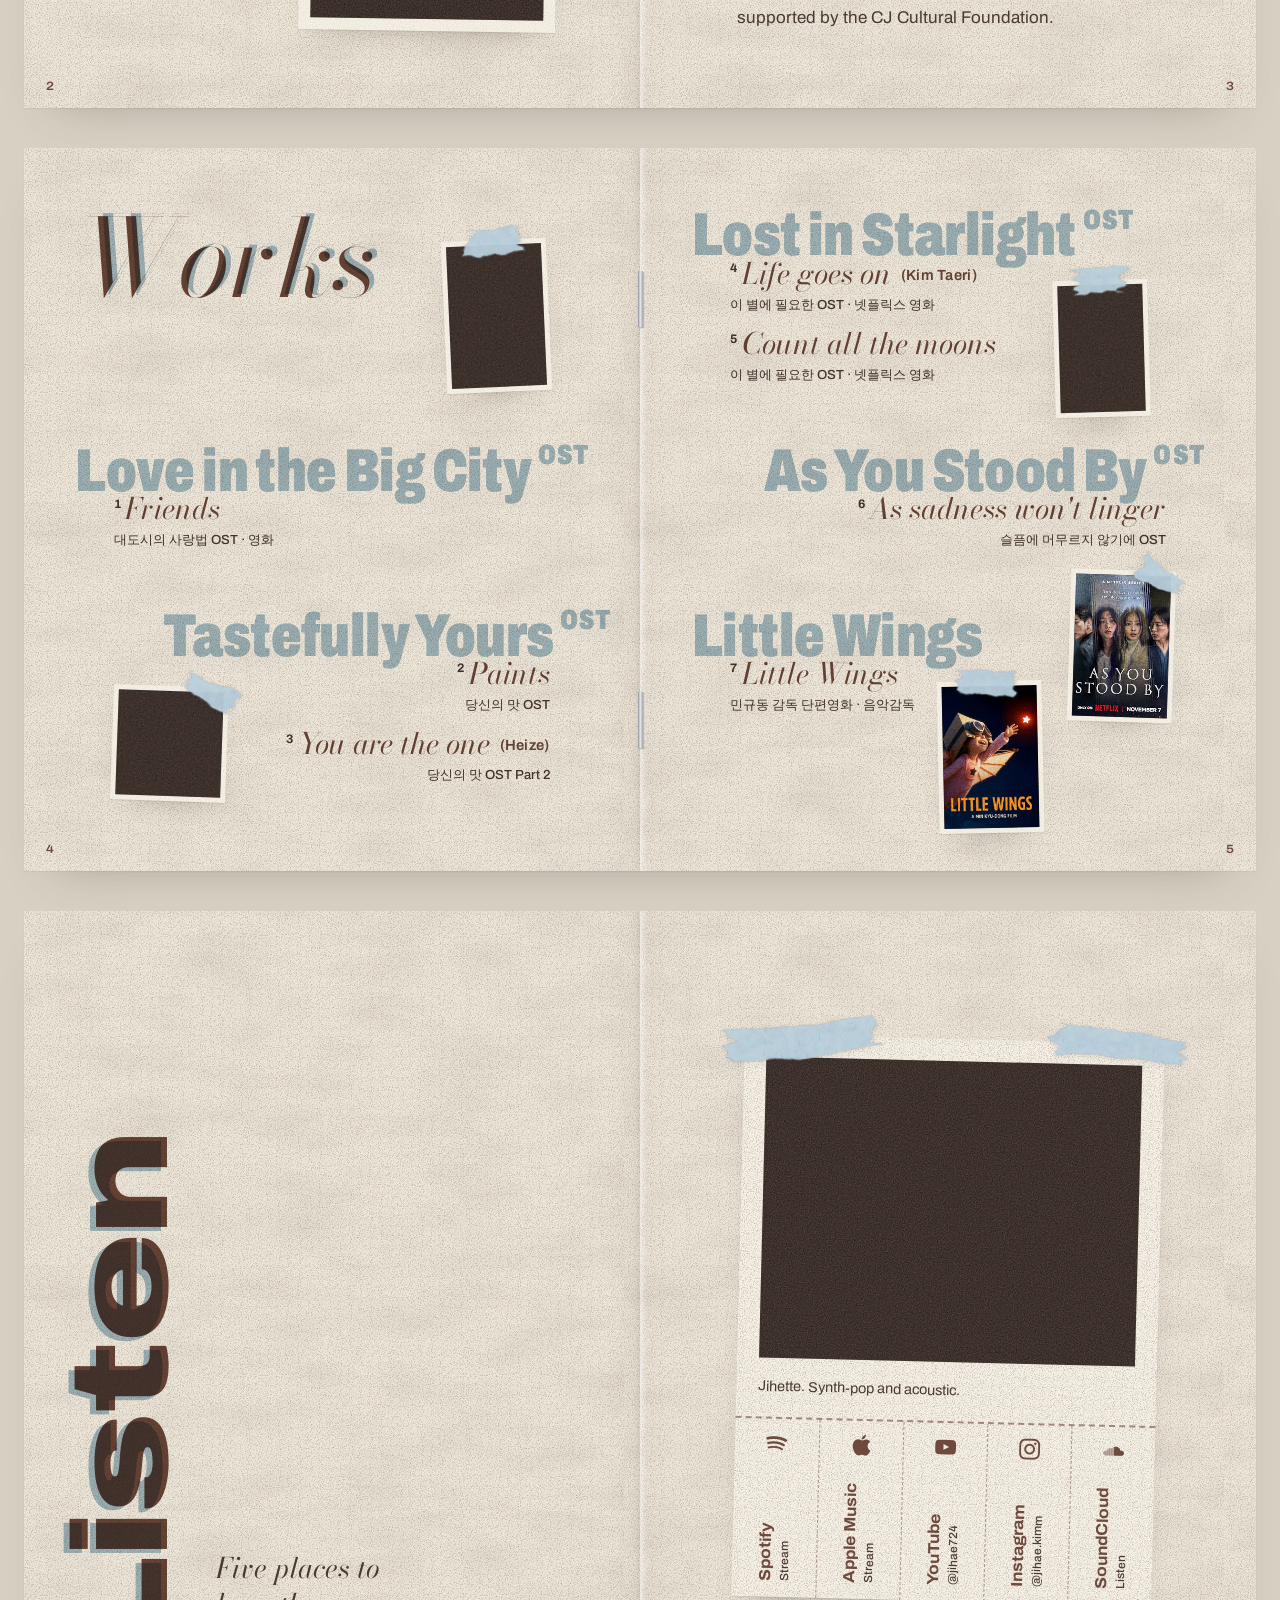
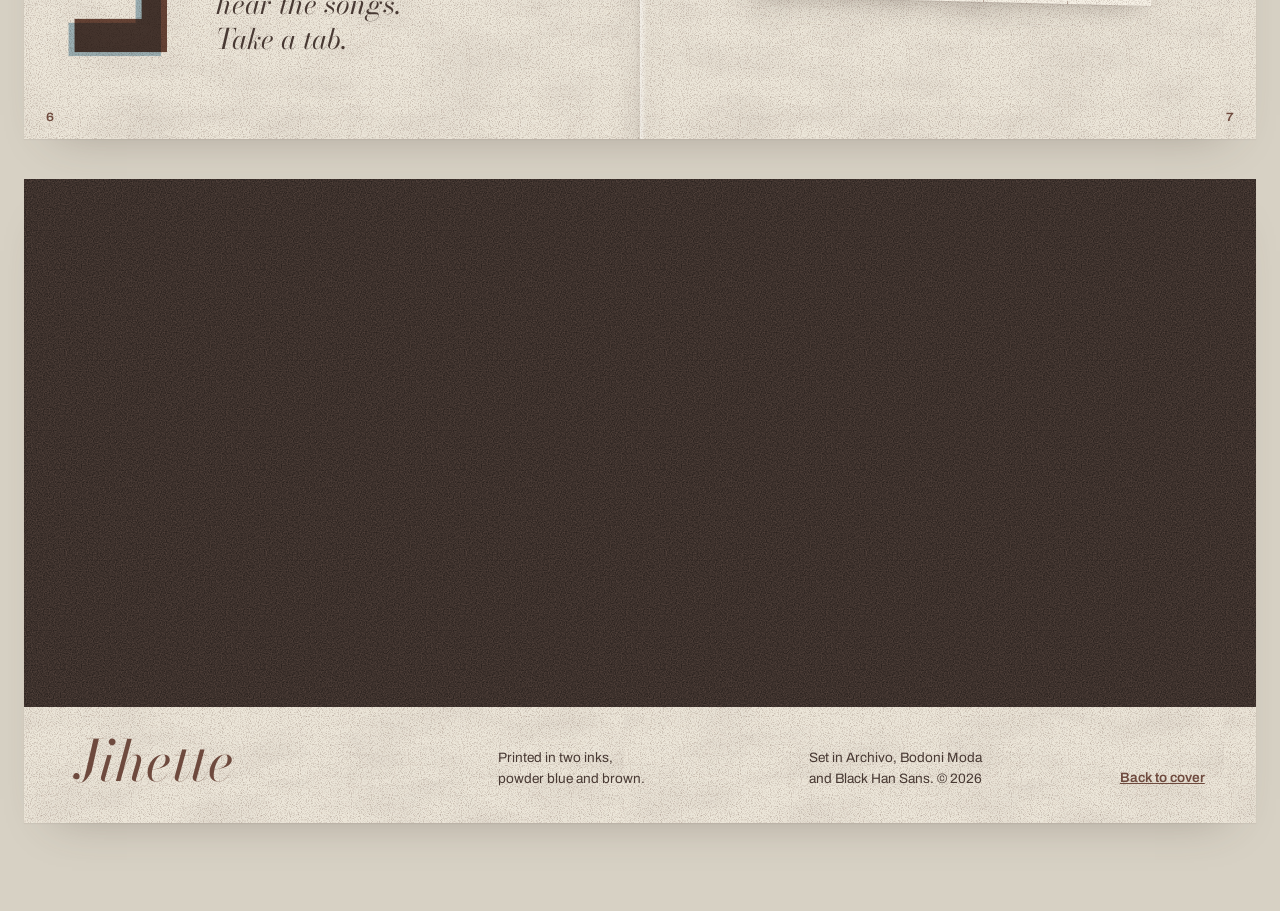
==== commit 8148a15a: "Move Jihette page to /jihette/ for a shorter link The page now lives at jihae-bit.github.io/jihette/" ====
--- a/options/8-riso-zine-jihette.html
+++ b/options/8-riso-zine-jihette.html
@@ -1,670 +1,12 @@
 <!DOCTYPE html>
-<!--
-Design Read: Reading this as an indie singer-songwriter site for listeners and music supervisors, with a handmade two-ink risograph zine language (Seoul indie bookshop, Unlimited Edition fair), leaning toward hand-set poster type and painted prints with fine film grain.
-Palette (chosen by the artist): aged paper #ece6d9, powder blue #bcd2df (tape, washes; #a8c3d3 where it prints as type: loose sorts, Korean titles), brown #6e4a3e (key ink, plays the role black would), overprint #483933 (body text), light table #d7d1c4.
-Why these two inks: a hazy powder blue against a faded wine rose is the colour of 4AD and Cocteau Twins sleeves, Beach House dusk, a sun-bleached cassette J-card. Both are dusty real Riso inks, nothing fluorescent; they overprint into a deep dusk indigo instead of a bright purple-blue, and the wine warms up to the umber of the painted photos while the cornflower cools them like 3am window light. Cornflower (2.1:1) is only used for large display and decoration; reading text is burgundy (5:1) or the dusk overprint.
-Type roles: Archivo 900 at wdth 125 for the loose metal-type letters and UI; Bodoni Moda italic (hairline, high opsz) as the fine counter-voice and track titles; Black Han Sans for the large Korean project titles; Archivo 400 for body.
-Layout concept: an 8-page saddle-stitched zine on a light table. Cover spread with loose type, 2|3 bio spread with one small lonely print, 4|5 stapled centerfold tracklist poster, 6|7 tear-off flyer, back cover colophon. Her painted photos sit at full quality on thin slips, taped in with torn cornflower paper tape, with only a fine film grain and a faint cornflower soft-light wash over them. All corners sharp, every spread has a fold and folios.
-Signature interaction: J I H A E K I M M behaves like heavy loose metal sorts that slide aside from the cursor, can be dragged, and settle back into the forme. Static under reduced motion.
--->
-<html>
+<html lang="en">
 <head>
 <meta charset="utf-8">
-<meta name="viewport" content="width=device-width, initial-scale=1">
-<title>Jihette · Riso Zine</title>
-<meta name="description" content="Jihette (Jihae Kimm), singer-songwriter, composer and producer based in Seoul and Boston.">
-<meta name="theme-color" content="#d7d1c4">
-<link rel="preconnect" href="https://fonts.googleapis.com">
-<link rel="preconnect" href="https://fonts.gstatic.com" crossorigin>
-<link href="https://fonts.googleapis.com/css2?family=Archivo:wdth,wght@62..125,100..900&family=Black+Han+Sans&family=Bodoni+Moda:ital,opsz,wght@1,6..96,400..700&display=swap" rel="stylesheet">
-<style>
-:root{
-  --paper:#ece6d9;
-  --paper-2:#f5f0e5;
-  --table:#d7d1c4;
-  --corn:#a8c3d3;
-  --wine:#6e4a3e;
-  --deep:#483933;
-  --grain:url("data:image/svg+xml,%3Csvg xmlns='http://www.w3.org/2000/svg' width='220' height='220'%3E%3Cfilter id='g' x='0' y='0'%3E%3CfeTurbulence type='fractalNoise' baseFrequency='.9' numOctaves='3' stitchTiles='stitch'/%3E%3CfeColorMatrix values='0 0 0 0 .3  0 0 0 0 .22  0 0 0 0 .18  0 0 0 -1.25 .68'/%3E%3C/filter%3E%3Crect width='100%25' height='100%25' filter='url(%23g)'/%3E%3C/svg%3E");
-  --cloud:url("data:image/svg+xml,%3Csvg xmlns='http://www.w3.org/2000/svg' width='600' height='600'%3E%3Cfilter id='c' x='0' y='0'%3E%3CfeTurbulence type='fractalNoise' baseFrequency='.012 .03' numOctaves='3' stitchTiles='stitch'/%3E%3CfeColorMatrix values='0 0 0 0 .58  0 0 0 0 .52  0 0 0 0 .46  0 0 0 -.55 .34'/%3E%3C/filter%3E%3Crect width='100%25' height='100%25' filter='url(%23c)'/%3E%3C/svg%3E");
-  --speck:url("data:image/svg+xml,%3Csvg xmlns='http://www.w3.org/2000/svg' width='160' height='160'%3E%3Cfilter id='s' x='0' y='0'%3E%3CfeTurbulence type='fractalNoise' baseFrequency='.75' numOctaves='2' seed='4' stitchTiles='stitch'/%3E%3CfeColorMatrix values='0 0 0 0 .93  0 0 0 0 .93  0 0 0 0 .9  0 0 0 -3.2 1.45'/%3E%3C/filter%3E%3Crect width='100%25' height='100%25' filter='url(%23s)'/%3E%3C/svg%3E");
-  --film:url("data:image/svg+xml,%3Csvg xmlns='http://www.w3.org/2000/svg' width='200' height='200'%3E%3Cfilter id='f' x='0' y='0' color-interpolation-filters='sRGB'%3E%3CfeTurbulence type='fractalNoise' baseFrequency='.82' numOctaves='3' seed='9' stitchTiles='stitch'/%3E%3CfeColorMatrix values='1.7 0 0 0 -.35  1.7 0 0 0 -.35  1.7 0 0 0 -.35  0 0 0 0 1'/%3E%3C/filter%3E%3Crect width='100%25' height='100%25' filter='url(%23f)'/%3E%3C/svg%3E");
-  --sans:'Archivo','Helvetica Neue',Arial,sans-serif;
-  --serif:'Bodoni Moda','Bodoni 72',Didot,'Times New Roman',serif;
-  --ko:'Black Han Sans','Apple SD Gothic Neo','Malgun Gothic','Noto Sans KR',sans-serif;
-  --ease:cubic-bezier(.2,.8,.2,1);
-}
-*,*::before,*::after{box-sizing:border-box}
-html{scroll-behavior:smooth}
-body{margin:0;background:#d7d1c4;color:var(--deep);font-family:var(--sans);font-size:17px;line-height:1.6;-webkit-font-smoothing:antialiased;text-rendering:optimizeLegibility}
-img{max-width:100%;height:auto;display:block}
-a{color:var(--wine)}
-a:focus-visible{outline:2px dashed var(--wine);outline-offset:4px}
-.sr{position:absolute!important;width:1px;height:1px;padding:0;margin:-1px;overflow:hidden;clip:rect(0 0 0 0);white-space:nowrap;border:0}
-
-.zine{background:var(--table);padding:10px 0 36px;overflow-x:clip}
-.sheet{position:relative;width:min(calc(100% - 20px),1440px);margin:0 auto 22px;background-color:var(--paper);background-image:var(--grain),var(--cloud);background-size:220px 220px,600px 600px;box-shadow:0 1px 1px rgba(72,57,51,.06),0 24px 46px -32px rgba(72,57,51,.38);overflow:hidden;scroll-margin-top:10px}
-@media (min-width:860px){
-  .zine{padding:16px 0 48px}
-  .sheet{width:min(calc(100% - 48px),1440px);margin-bottom:40px;scroll-margin-top:16px}
-}
-
-/* the centre fold of every spread */
-.fold::after{content:"";position:absolute;top:0;bottom:0;left:50%;width:64px;margin-left:-32px;pointer-events:none;z-index:6;
-  background:linear-gradient(90deg,rgba(72,57,51,0) 0,rgba(72,57,51,.035) 38%,rgba(72,57,51,.11) 49.6%,rgba(255,255,255,.42) 50.4%,rgba(72,57,51,.025) 60%,rgba(72,57,51,0) 100%)}
-@media (max-width:859px){.fold::after{display:none}}
-
-.folio{position:absolute;bottom:16px;z-index:2;font-size:.75rem;line-height:1;font-weight:600;font-stretch:112%;letter-spacing:.04em;color:var(--wine)}
-.folio.l{left:22px}.folio.r{right:22px}
-
-/* misregistered double-hit display type */
-.dbl{position:relative;color:var(--wine);mix-blend-mode:multiply}
-.dbl::before{content:attr(data-text);content:attr(data-text) / "";position:absolute;left:0;top:0;color:var(--corn);mix-blend-mode:multiply;transform:translate(.045em,-.03em);pointer-events:none}
-
-/* ---------- photos: painted prints at full quality, fine film grain only ---------- */
-.print{position:relative;margin:0;overflow:hidden;isolation:isolate;background:#3a2c26}
-.print img{position:absolute;inset:0;width:100%;height:100%;object-fit:cover;object-position:var(--fp,50% 50%)}
-/* faint cornflower wash, soft-light so the umber paint stays intact */
-.print::before{content:"";position:absolute;inset:0;z-index:1;pointer-events:none;background:var(--corn);mix-blend-mode:soft-light;opacity:.16}
-/* film grain: neutral grey noise in overlay, no blur, no resampling of the image */
-.print::after{content:"";position:absolute;inset:0;z-index:2;pointer-events:none;background-image:var(--film);background-size:200px 200px;mix-blend-mode:overlay;opacity:.3}
-
-/* ===== taped-print kit (shared, tested) ===== */
-:root{--tape:#bcd2df}
-.tp-print{position:relative;display:block;margin:0;background:#f1efe9;padding:clamp(10px,1.6vw,22px);box-shadow:0 1px 1px rgba(30,20,20,.12),0 18px 40px -22px rgba(30,20,20,.45)}
-.tp-print img{display:block;width:100%;height:auto;filter:contrast(1.04) saturate(.92)}
-.tp-print::after{content:"";position:absolute;inset:0;pointer-events:none;mix-blend-mode:multiply;opacity:.55;
-  background-image:url("data:image/svg+xml,%3Csvg xmlns='http://www.w3.org/2000/svg' width='240' height='240'%3E%3Cfilter id='n'%3E%3CfeTurbulence type='fractalNoise' baseFrequency='.85' numOctaves='3' stitchTiles='stitch'/%3E%3CfeColorMatrix values='0 0 0 0 .5  0 0 0 0 .48  0 0 0 0 .45  0 0 0 -1.1 .62'/%3E%3C/filter%3E%3Crect width='100%25' height='100%25' filter='url(%23n)'/%3E%3C/svg%3E")}
-.tp-tape{position:absolute;z-index:3;pointer-events:none;filter:drop-shadow(0 .5px .6px rgba(40,20,25,.28)) drop-shadow(0 2px 3px rgba(40,20,25,.10))}
-.tp-tape svg{display:block;width:100%;height:100%;overflow:visible}
-.tp-tape canvas{position:absolute;display:block}
-/* ===== end kit ===== */
-
-/* painted prints on thin uncoated slips, taped into the zine */
-.slip{background:var(--paper-2);padding:clamp(7px,.9vw,12px);box-shadow:0 1px 1px rgba(72,57,51,.1),0 16px 34px -22px rgba(72,57,51,.42)}
-.slip .print img{height:100%}
-
-/* ---------- cover ---------- */
-.mast{position:relative;z-index:8;display:flex;align-items:center;justify-content:space-between;gap:16px;height:60px;padding:0 clamp(18px,2.4vw,32px)}
-.wm{font-family:var(--serif);font-style:italic;font-weight:500;font-size:1.3rem;line-height:1;color:var(--wine);text-decoration:none;white-space:nowrap}
-.mast ul{display:flex;gap:clamp(14px,2.2vw,30px);margin:0;padding:0;list-style:none}
-.mast ul a{display:block;padding:8px 0;font-size:.92rem;line-height:1;font-weight:500;color:var(--deep);text-decoration:none;background:linear-gradient(var(--corn),var(--corn)) 0 92%/0 3px no-repeat;transition:background-size .35s var(--ease)}
-.mast ul a:hover{background-size:100% 3px}
-
-.stage{position:relative;container:cover / size;height:max(560px,calc(100vh - 86px));height:max(560px,calc(100svh - 86px));background:inherit}
-@media (orientation:landscape) and (min-width:860px){
-  .stage{height:clamp(520px,calc(100vh - 86px),calc(min(100vw - 48px,1440px) * .62));height:clamp(520px,calc(100svh - 86px),calc(min(100vw - 48px,1440px) * .62))}
-}
-.slip--cover{position:absolute;left:56%;top:5%;width:40%;rotate:-.8deg}
-.print--cover{width:100%;aspect-ratio:4/5;--fp:50% 46%}
-
-.name{position:absolute;left:0;top:1.5%;display:flex;flex-direction:column;align-items:flex-start;pointer-events:none}
-.ln{display:flex;align-items:flex-end;white-space:nowrap}
-.ln1{margin-left:-1.2cqw}
-.ln2{margin-left:6cqw;margin-top:-1cqmin}
-.ln3{margin-left:1.5cqw;margin-top:-1cqmin}
-.t{display:block;padding:.2em .14em;margin:-.2em -.14em;font-size:calc(var(--s) * .55vw);font-size:calc(var(--s) * 1cqmin);line-height:.8;rotate:var(--r,0deg);transform-origin:50% 60%;color:var(--ink);mix-blend-mode:multiply;pointer-events:auto;cursor:grab;user-select:none;-webkit-user-select:none;-webkit-user-drag:none;touch-action:manipulation}
-.t + .t{margin-left:-.175em}
-.t.mm{margin-left:-.44em}
-.t.is-held{cursor:grabbing;z-index:5}
-.g{font-family:var(--sans);font-weight:900;font-stretch:125%}
-.s{font-family:var(--serif);font-style:italic;font-weight:400}
-.ic{--ink:var(--corn)}
-.iw{--ink:var(--wine)}
-
-.cover-copy{position:absolute;z-index:3;left:30%;top:5%;width:max(19%,15rem)}
-.lede{margin:0 0 18px;font-family:var(--serif);font-style:italic;font-size:clamp(1.12rem,1.5vw,1.32rem);line-height:1.38;color:var(--deep)}
-.btn{display:inline-block;padding:13px 24px;font-size:.95rem;line-height:1;font-weight:700;font-stretch:112%;letter-spacing:.02em;color:var(--paper);background:var(--wine);text-decoration:none;box-shadow:4px 3px 0 var(--corn);transition:transform .25s var(--ease),box-shadow .25s var(--ease)}
-.btn:hover{transform:translate(-1px,-1px);box-shadow:7px 5px 0 var(--corn)}
-.btn:active{transform:translate(2px,2px);box-shadow:1px 1px 0 var(--corn)}
-
-@container cover (orientation: portrait){
-  .slip--cover{left:auto;right:12px;top:14px;width:min(70cqw,36cqh)}
-  .cover-type{position:absolute;left:18px;right:18px;bottom:22px;display:flex;flex-direction:column;gap:22px}
-  .name{position:static}
-  .cover-copy{position:relative;left:auto;top:auto;width:auto;max-width:34ch}
-  .t{font-size:min(calc(var(--sp) * 1cqw),calc(var(--sp) * .5cqh))}
-  .ln1{margin-left:-1cqw}
-  .ln2{margin-left:5cqw}
-  .ln3{margin-left:0}
-}
-
-@supports ((-webkit-background-clip:text) or (background-clip:text)){
-  .t,.ko{color:transparent;background-image:var(--speck),linear-gradient(var(--ink),var(--ink));background-size:160px 160px,100% 100%;-webkit-background-clip:text;background-clip:text}
-}
-
-/* ---------- spreads ---------- */
-.spread{display:grid;grid-template-columns:minmax(0,1fr)}
-.page{position:relative;padding:clamp(28px,4vw,60px) clamp(20px,4vw,60px) clamp(58px,6vw,78px)}
-@media (min-width:860px){
-  .spread{grid-template-columns:minmax(0,1fr) minmax(0,1fr)}
-  .about,.listen{min-height:clamp(640px,92vh,900px)}
-}
-@media (max-width:859px){
-  .spread .recto{background-image:linear-gradient(180deg,rgba(72,57,51,.08),rgba(72,57,51,0) 26px)}
-}
-
-/* about (pages 2 and 3) */
-.about .verso{display:flex;flex-direction:column;justify-content:flex-end;align-items:flex-end}
-.slip--room{width:min(50%,340px);margin-right:6%;rotate:.9deg}
-.print--room{width:100%;aspect-ratio:2/3;--fp:34% 50%}
-.about .recto{display:flex;flex-direction:column;justify-content:space-between;gap:56px}
-.about h2{margin:0;max-width:13ch;font-family:var(--serif);font-style:italic;font-weight:400;font-size:clamp(2.1rem,4.1vw,4rem);line-height:1.1;color:var(--wine);mix-blend-mode:multiply}
-.about mark{position:relative;background:none;color:inherit}
-/* powder-blue ink rule printed under the "Bio" heading, slightly off-register */
-.about h2{position:relative;align-self:flex-start}
-.about h2::after{content:"";position:absolute;left:-.04em;right:-.18em;bottom:.02em;height:.16em;background:var(--corn);mix-blend-mode:multiply;transform:rotate(-1.2deg);z-index:-1}
-.about mark::before{content:"";position:absolute;inset:.16em -.1em .02em -.06em;background:var(--corn);mix-blend-mode:multiply;transform:translate(.05em,.05em) rotate(-1.2deg)}
-.bio{max-width:36ch;margin-left:clamp(0px,9%,90px);font-size:1.0625rem}
-.bio p{margin:0 0 .9em}
-.bio p:last-child{margin:0}
-@media (max-width:859px){
-  .about .verso{padding-bottom:28px}
-  .slip--room{width:64%;margin:14px 2% 0 0}
-}
-
-/* works (centrefold, pages 4 and 5) */
-.works .poster{display:grid;gap:clamp(40px,5vw,56px) 0;padding:clamp(30px,4.5vw,60px) clamp(20px,4vw,60px) 86px}
-.w-title{margin:0;font-family:var(--serif);font-style:italic;font-weight:400;font-size:clamp(3.6rem,8.4vw,8.4rem);line-height:1}
-.proj{margin:0;min-width:0}
-.ko{margin:0;font-family:var(--sans);font-weight:900;font-stretch:75%;font-size:clamp(2.3rem,4.7vw,4.9rem);line-height:1.02;letter-spacing:-.01em;word-break:keep-all;--ink:var(--corn);color:var(--corn);mix-blend-mode:multiply}
-.tracks{position:relative;display:grid;gap:14px;margin:-.55rem 0 0;padding:0 0 0 clamp(14px,3vw,48px);list-style:none}
-.tracks a,.tracks .trk{display:inline-flex;flex-direction:column;color:var(--wine);text-decoration:none;mix-blend-mode:multiply}
-.ko a{color:inherit;text-decoration:none;-webkit-text-fill-color:inherit;text-decoration-thickness:.05em;text-underline-offset:.12em}
-.ko a:hover,.ko a:focus-visible{text-decoration:underline;text-decoration-color:var(--wine)}
-.ko a:focus-visible{outline:2px dashed var(--wine);outline-offset:4px}
-.ko .ost{font-size:.46em;letter-spacing:.04em;vertical-align:.95em;margin-left:.06em}
-.en{font-family:var(--serif);font-style:italic;font-weight:400;font-size:clamp(1.5rem,2.3vw,2.3rem);line-height:1.12;transition:text-shadow .25s var(--ease)}
-.no{margin-right:.35em;font-family:var(--sans);font-style:normal;font-weight:700;font-size:.42em;vertical-align:.95em;color:var(--deep)}
-.feat{margin-left:.2em;font-family:var(--sans);font-style:normal;font-weight:600;font-size:.5em;letter-spacing:.02em;vertical-align:.3em}
-.meta{margin-top:5px;font-family:var(--sans),"Apple SD Gothic Neo","Malgun Gothic","Noto Sans KR",sans-serif;font-size:.82rem;line-height:1.4;font-weight:500;color:var(--deep)}
-.tracks a:hover .en,.tracks a:focus-visible .en{text-shadow:.022em .016em 0 rgba(168,195,211,.85);text-decoration:underline;text-decoration-thickness:1px;text-underline-offset:.2em}
-.p2,.p4{text-align:right}
-.p2 .tracks,.p4 .tracks{justify-items:end;padding:0 clamp(14px,3vw,48px) 0 0}
-.p2 .tracks a,.p2 .tracks .trk,.p4 .tracks a,.p4 .tracks .trk{align-items:flex-end}
-.staple{display:none}
-/* each film or series poster is taped right under its own title, beside the track list */
-.pj-body{display:flex;align-items:flex-start;gap:clamp(18px,2.6vw,40px)}
-.p2 .pj-body,.p4 .pj-body{flex-direction:row-reverse}
-.pj-body .tracks{flex:0 1 auto}
-.poster-slip{flex:none;width:clamp(92px,9vw,132px);padding:5px;margin-top:4px}
-.print--poster{aspect-ratio:2/3}
-.poster-link{display:block;color:inherit;transition:transform .3s var(--ease)}
-.poster-link:hover,.poster-link:focus-visible{transform:translateY(-3px) rotate(-.6deg)}
-.poster-link:focus-visible{outline:2px dashed var(--wine);outline-offset:4px}
-.print--square{aspect-ratio:1/1}
-.poster-slip:has(.print--square){width:clamp(104px,10vw,148px)}
-.ps1{rotate:-2.5deg}.ps2{rotate:2deg}.ps3{rotate:-1.6deg}.ps4{rotate:1.8deg}.ps5{rotate:-1.2deg}
-@media (min-width:860px){
-  .works .poster{grid-template-columns:repeat(6,minmax(0,1fr)) 76px repeat(6,minmax(0,1fr));column-gap:14px;align-items:start}
-  .w-title{grid-column:1 / 7;grid-row:1}
-  .p1{grid-column:1 / 7;grid-row:2}
-  .p2{grid-column:2 / 7;grid-row:3}
-  .ko{white-space:nowrap}
-  .p3{grid-column:8 / 14;grid-row:1;align-self:end}
-  .p4{grid-column:8 / 14;grid-row:2}
-  .p5{grid-column:8 / 14;grid-row:3}
-  .pj-body .en{white-space:nowrap}
-  /* desktop: posters float in the spread's empty margins, out of the text flow, so the spread keeps its height */
-  .proj{position:relative}
-  .pj-body{display:block}
-  .poster-slip{position:absolute;z-index:2;width:clamp(88px,8.2vw,118px)}
-  .poster-slip:has(.print--square){width:clamp(96px,9vw,128px)}
-  .ps1{left:72%;top:-16vw}                    /* beside "Works", above its title */
-  .ps2{left:-12%;top:6vw}                     /* left of the Tastefully Yours tracks */
-  .ps3{left:70.5%;top:5.5vw;width:7.4vw}      /* right of the Lost in Starlight tracks */
-  .ps4{left:73.5%;top:9.8vw}                  /* under As You Stood By, in the corner */
-  .ps5{left:48%;top:5.6vw}                    /* right of the Little Wings track */
-  .staple{display:block;position:absolute;left:50%;z-index:7;width:5px;height:56px;margin-left:-2.5px;background:linear-gradient(90deg,#8e9098,#e7e8ea 45%,#a4a6ad);box-shadow:1px 1px 1px rgba(72,57,51,.25)}
-  .staple.a{top:17%}
-  .staple.b{bottom:17%}
-}
-@media (min-width:860px) and (max-width:1180px){
-  .ps5{left:58%}
-}
-
-/* listen (pages 6 and 7) */
-.listen .verso{display:grid;grid-template-columns:auto minmax(0,1fr);align-items:end;gap:clamp(16px,3vw,40px)}
-.big{margin:0 0 0 -.06em;writing-mode:vertical-rl;transform:rotate(180deg);font-family:var(--sans);font-weight:900;font-stretch:125%;font-size:clamp(5rem,10.5vw,10.5rem);line-height:.82;letter-spacing:-.01em}
-.tear-note{margin:0 0 6px;max-width:13ch;font-family:var(--serif);font-style:italic;font-size:clamp(1.35rem,2.2vw,2rem);line-height:1.25;color:var(--deep)}
-.listen .recto{display:flex;align-items:center;justify-content:center}
-.flyer{position:relative;width:min(100%,420px);margin:26px 0 10px;padding:22px 22px 0;background-color:var(--paper-2);background-image:var(--grain);background-size:220px 220px;rotate:1.4deg;box-shadow:0 1px 1px rgba(72,57,51,.08),0 18px 32px -20px rgba(72,57,51,.42)}
-.print--flyer{width:100%;aspect-ratio:5/4;--fp:50% 24%}
-.fly-h{margin:18px 0 8px;font-weight:800;font-stretch:115%;font-size:clamp(1.45rem,2.2vw,1.8rem);line-height:1.05;letter-spacing:-.01em;color:var(--wine)}
-.fly-sub{margin:18px 0 0;font-size:.9rem;line-height:1.45}
-.tabs{display:grid;grid-template-columns:repeat(5,minmax(0,1fr));margin:20px -22px 0;padding:0;list-style:none;border-top:2px dashed rgba(110,74,62,.6)}
-.tabs li{position:relative;border-left:1.5px dashed rgba(110,74,62,.5);transform-origin:50% 0;transition:transform .45s cubic-bezier(.3,.7,.2,1.4),opacity .45s var(--ease)}
-.tabs li:first-child{border-left:0}
-.tabs a{display:flex;flex-direction:column;justify-content:center;align-items:flex-start;gap:6px;width:100%;height:178px;padding:16px 0;writing-mode:vertical-rl;transform:rotate(180deg);text-decoration:none;color:var(--wine)}
-.tabs b{font-size:1rem;line-height:1;font-weight:700;font-stretch:108%;white-space:nowrap}
-.tabs small{font-size:.74rem;line-height:1;font-weight:500;color:var(--deep);white-space:nowrap}
-.tabs li:hover,.tabs li:focus-within{transform:rotate(-3deg) translateY(3px)}
-.tabs li.torn{transform:rotate(5deg) translateY(9px);opacity:.62}
-.tabs a:focus-visible{outline-offset:-4px}
-@font-face{font-family:"Socicon";src:url("fonts/socicon.woff") format("woff");font-display:swap}
-/* platform mark sits upright at the top of each tab; clicks fall through to the tab link */
-.tabs .ico{position:absolute;top:14px;left:50%;transform:translateX(-50%);pointer-events:none;font-family:"Socicon",sans-serif;font-style:normal;font-weight:normal;font-size:1.3rem;line-height:1;color:var(--wine);-webkit-font-smoothing:antialiased}
-.ico-spotify::before{content:"\e079"}.ico-apple::before{content:"\e008"}.ico-youtube::before{content:"\e0a5"}.ico-instagram::before{content:"\e044"}.ico-soundcloud::before{content:"\e078"}
-
-/* back cover */
-.print--back{width:100%;aspect-ratio:4/3;--fp:42% 45%}
-.colophon{display:grid;gap:14px 32px;align-items:end;padding:26px clamp(20px,4vw,60px) 34px}
-.colophon p{margin:0;font-size:.85rem;line-height:1.5}
-.colophon .mark{font-family:var(--serif);font-style:italic;font-size:clamp(2.2rem,4.4vw,3.6rem);line-height:1;color:var(--wine)}
-.colophon a{font-size:.85rem;font-weight:600;white-space:nowrap}
-@media (min-width:860px){
-  .print--back{aspect-ratio:21/9}
-  .colophon{grid-template-columns:1.4fr 1fr 1fr auto}
-}
-
-@media (prefers-reduced-motion:reduce){
-  html{scroll-behavior:auto}
-  *,*::before,*::after{transition:none!important;animation:none!important}
-  .t{cursor:default}
-}
-
-/* one-line name: JIHETTE reads at a glance across the top of the cover */
-.name.one{top:3.5%;left:2.2%}
-.name.one .ln1{margin-left:0}
-.name.one .ln1{align-items:center}
-.name.one .t{position:relative;top:calc(var(--y,0) * 1cqw);font-size:calc(var(--s) * .37cqw)}
-.name.one .t.tt{margin-left:-.42em}
-.name.one .t + .t{margin-left:-.21em}
-.name.one ~ .cover-copy{left:4%;top:44%;width:max(26%,16rem)}
-.stage:has(.name.one) .slip--cover{left:58%;top:31%;width:30%}
-@container cover (orientation: portrait){
-  .name.one .t{font-size:calc(var(--sp) * .335cqw);top:calc(var(--y,0) * 1.4cqw)}
-  .stage:has(.name.one) .slip--cover{left:auto;right:12px;top:14px;width:min(70cqw,36cqh)}
-}
-</style>
+<title>Jihette</title>
+<meta http-equiv="refresh" content="0; url=../jihette/">
+<link rel="canonical" href="https://jihae-bit.github.io/jihette/">
 </head>
 <body>
-<div class="zine" lang="en">
-
-  <header class="sheet fold cover" id="cover">
-    <nav class="mast" aria-label="Main">
-      <a class="wm" href="#cover">Jihette</a>
-      <ul>
-        <li><a href="#about">About</a></li>
-        <li><a href="#works">Works</a></li>
-        <li><a href="#listen">Listen</a></li>
-      </ul>
-    </nav>
-    <div class="stage">
-      <figure class="tp-print slip slip--cover">
-        <div class="print print--cover">
-          <img src="img/painted/overhead.jpg" width="1200" height="1800" fetchpriority="high" decoding="async" alt="Seen from above, Jihette sits on a wooden floor beside an upright piano in the corner of an empty room">
-        </div>
-        <span class="tp-tape" data-tape data-seed="724" data-shape="strip" style="left:31%;top:-3%;width:40%;height:6.2%;--r:-3deg" aria-hidden="true"></span>
-      </figure>
-      <h1 class="sr">Jihette</h1>
-      <div class="cover-type">
-        <div class="name one" aria-hidden="true">
-          <div class="ln ln1"><span class="t g iw" style="--s:60;--sp:60;--r:-6deg;--y:1.0">J</span><span class="t s ic" style="--s:50;--sp:50;--r:5deg;--y:-1.4">I</span><span class="t g iw" style="--s:56;--sp:56;--r:-3deg;--y:1.2">H</span><span class="t s iw" style="--s:42;--sp:42;--r:9deg;--y:-0.2">e</span><span class="t g ic" style="--s:58;--sp:58;--r:-6deg;--y:-0.8">T</span><span class="t g iw tt" style="--s:54;--sp:54;--r:5deg;--y:1.0">T</span><span class="t s ic" style="--s:40;--sp:40;--r:-4deg;--y:-1.0">E</span></div>
-        </div>
-        <div class="cover-copy">
-          <p class="lede">Singer-songwriter, composer and producer. Synth-pop and acoustic songs from Seoul and Boston.</p>
-          <a class="btn" href="#listen">Listen</a>
-        </div>
-      </div>
-    </div>
-  </header>
-
-  <section class="sheet fold spread about" id="about" aria-labelledby="about-h">
-    <div class="page verso">
-      <figure class="tp-print slip slip--room">
-        <div class="print print--room">
-          <img src="img/painted/piano-profile-face.jpg" width="1000" height="1250" loading="lazy" decoding="async" alt="Jihette in profile at an upright piano, eyes closed, singing, her hands on the keys">
-        </div>
-        <span class="tp-tape" data-tape data-seed="1770" data-shape="wedge" style="left:-7%;top:-2%;width:38%;height:5.6%;--r:-34deg" aria-hidden="true"></span>
-      </figure>
-      <span class="folio l">2</span>
-    </div>
-    <div class="page recto">
-      <h2 id="about-h">Bio</h2>
-      <div class="bio">
-        <p>Jihette (Jihae Kimm) is a singer-songwriter, composer and producer based in Seoul and Boston. She makes synth-pop and acoustic music.</p>
-        <p>She debuted as a singer-songwriter with a song co-written with renowned Korean producer Primary. Her songs have since been featured in films and Netflix original series, and she directed the music for a short film by acclaimed Korean director Min Kyu-dong.</p>
-        <p>She is currently studying at Berklee College of Music on a full presidential scholarship and is supported by the CJ Cultural Foundation.</p>
-      </div>
-      <span class="folio r">3</span>
-    </div>
-  </section>
-
-  <section class="sheet fold works" id="works" aria-labelledby="works-h">
-    <div class="poster">
-      <h2 class="w-title dbl" id="works-h" data-text="Works">Works</h2>
-
-      <article class="proj p1">
-        <h3 class="ko"><a href="https://www.youtube.com/watch?v=3_KVteYIq-M" target="_blank" rel="noreferrer">Love in the Big City<span class="ost"> OST</span><span class="sr"> (YouTube, opens in a new tab)</span></a></h3>
-        <div class="pj-body">
-          <ul class="tracks">
-            <li><span class="trk"><span class="en"><span class="no">1</span>Friends</span><span class="meta" lang="ko">대도시의 사랑법 OST · 영화</span></span></li>
-          </ul>
-          <figure class="tp-print slip poster-slip ps1">
-            <a class="poster-link" href="https://www.google.com/search?hl=en&amp;q=Love+in+the+Big+City+2024+Korean+film" target="_blank" rel="noreferrer" aria-label="Love in the Big City: search on Google (opens in a new tab)" title="Love in the Big City"><div class="print print--poster"><img src="img/posters/love-in-the-big-city.jpg" width="463" height="663" loading="lazy" decoding="async" alt="Poster for the film Love in the Big City"></div></a>
-            <span class="tp-tape" data-tape data-seed="1002" data-shape="strip" style="left:22%;top:-12px;width:56%;height:24px;--r:-4deg" aria-hidden="true"></span>
-          </figure>
-        </div>
-      </article>
-
-      <article class="proj p2">
-        <h3 class="ko"><a href="https://www.youtube.com/watch?v=X5v9EJ95uBg" target="_blank" rel="noreferrer">Tastefully Yours<span class="ost"> OST</span><span class="sr"> (YouTube, opens in a new tab)</span></a></h3>
-        <div class="pj-body">
-          <ul class="tracks">
-            <li><span class="trk"><span class="en"><span class="no">2</span>Paints</span><span class="meta" lang="ko">당신의 맛 OST</span></span></li>
-            <li><a href="https://www.youtube.com/watch?v=boLbRoX6M3A" target="_blank" rel="noreferrer"><span class="en"><span class="no">3</span>You are the one <span class="feat">(Heize)</span></span><span class="meta" lang="ko">당신의 맛 OST Part 2</span><span class="sr"> (YouTube, opens in a new tab)</span></a></li>
-          </ul>
-          <figure class="tp-print slip poster-slip ps2">
-            <a class="poster-link" href="https://www.google.com/search?hl=en&amp;q=Tastefully+Yours+Korean+drama" target="_blank" rel="noreferrer" aria-label="Tastefully Yours: search on Google (opens in a new tab)" title="Tastefully Yours"><div class="print print--poster print--square"><img src="img/posters/tastefully-yours.jpg" width="600" height="600" loading="lazy" decoding="async" alt="Tastefully Yours OST Part 1 cover, Paints by Jihae Kimm"></div></a>
-            <span class="tp-tape" data-tape data-seed="1055" data-shape="wedge" style="right:-10%;top:-9px;width:50%;height:24px;--r:24deg" aria-hidden="true"></span>
-          </figure>
-        </div>
-      </article>
-
-      <article class="proj p3">
-        <h3 class="ko"><a href="https://www.youtube.com/watch?v=g58GwWczWXA" target="_blank" rel="noreferrer">Lost in Starlight<span class="ost"> OST</span><span class="sr"> (YouTube, opens in a new tab)</span></a></h3>
-        <div class="pj-body">
-          <ul class="tracks">
-            <li><span class="trk"><span class="en"><span class="no">4</span>Life goes on <span class="feat">(Kim Taeri)</span></span><span class="meta" lang="ko">이 별에 필요한 OST · 넷플릭스 영화</span></span></li>
-            <li><a href="https://www.youtube.com/watch?v=hGOyjvWb4kU" target="_blank" rel="noreferrer"><span class="en"><span class="no">5</span>Count all the moons</span><span class="meta" lang="ko">이 별에 필요한 OST · 넷플릭스 영화</span><span class="sr"> (YouTube, opens in a new tab)</span></a></li>
-          </ul>
-          <figure class="tp-print slip poster-slip ps3">
-            <a class="poster-link" href="https://www.google.com/search?hl=en&amp;q=Lost+in+Starlight+Netflix+film" target="_blank" rel="noreferrer" aria-label="Lost in Starlight: search on Google (opens in a new tab)" title="Lost in Starlight"><div class="print print--poster"><img src="img/posters/lost-in-starlight.jpg" width="486" height="720" loading="lazy" decoding="async" alt="Poster for the Netflix film Lost in Starlight"></div></a>
-            <span class="tp-tape" data-tape data-seed="1160" data-shape="strip" style="left:20%;top:-12px;width:58%;height:24px;--r:-3deg" aria-hidden="true"></span>
-          </figure>
-        </div>
-      </article>
-
-      <article class="proj p4">
-        <h3 class="ko"><a href="https://www.youtube.com/watch?v=PK-hSGtbICs" target="_blank" rel="noreferrer">As You Stood By<span class="ost"> OST</span><span class="sr"> (YouTube, opens in a new tab)</span></a></h3>
-        <div class="pj-body">
-          <ul class="tracks">
-            <li><span class="trk"><span class="en"><span class="no">6</span>As sadness won't linger</span><span class="meta" lang="ko">슬픔에 머무르지 않기에 OST</span></span></li>
-          </ul>
-          <figure class="tp-print slip poster-slip ps4">
-            <a class="poster-link" href="https://www.google.com/search?hl=en&amp;q=As+You+Stood+By+Netflix+series" target="_blank" rel="noreferrer" aria-label="As You Stood By: search on Google (opens in a new tab)" title="As You Stood By"><div class="print print--poster"><img src="img/posters/as-you-stood-by.jpg" width="190" height="281" loading="lazy" decoding="async" alt="Poster for the Netflix series As You Stood By"></div></a>
-            <span class="tp-tape" data-tape data-seed="1107" data-shape="wedge" style="right:-12%;top:-8px;width:52%;height:24px;--r:28deg" aria-hidden="true"></span>
-          </figure>
-        </div>
-      </article>
-
-      <article class="proj p5">
-        <h3 class="ko"><a href="https://www.youtube.com/watch?v=6-EUFtbRNiw" target="_blank" rel="noreferrer">Little Wings<span class="sr"> (YouTube, opens in a new tab)</span></a></h3>
-        <div class="pj-body">
-          <ul class="tracks">
-            <li><span class="trk"><span class="en"><span class="no">7</span>Little Wings</span><span class="meta" lang="ko">민규동 감독 단편영화 · 음악감독</span></span></li>
-          </ul>
-          <figure class="tp-print slip poster-slip ps5">
-            <a class="poster-link" href="https://www.google.com/search?hl=en&amp;q=Little+Wings+Min+Kyu-dong+short+film" target="_blank" rel="noreferrer" aria-label="Little Wings: search on Google (opens in a new tab)" title="Little Wings"><div class="print print--poster"><img src="img/posters/little-wings.jpg" width="330" height="501" loading="lazy" decoding="async" alt="Poster for the short film Little Wings, a Min Kyu-dong film"></div></a>
-            <span class="tp-tape" data-tape data-seed="1213" data-shape="strip" style="left:18%;top:-11px;width:60%;height:24px;--r:3deg" aria-hidden="true"></span>
-          </figure>
-        </div>
-      </article>
-    </div>
-    <span class="staple a" aria-hidden="true"></span>
-    <span class="staple b" aria-hidden="true"></span>
-    <span class="folio l">4</span>
-    <span class="folio r">5</span>
-  </section>
-
-  <section class="sheet fold spread listen" id="listen" aria-labelledby="listen-h">
-    <div class="page verso">
-      <h2 class="big dbl" id="listen-h" data-text="Listen">Listen</h2>
-      <p class="tear-note">Five places to hear the songs. Take a tab.</p>
-      <span class="folio l">6</span>
-    </div>
-    <div class="page recto">
-      <div class="flyer">
-        <span class="tp-tape" data-tape data-seed="358" data-shape="strip" style="left:-5%;top:-14px;width:36%;height:30px;--r:-7deg" aria-hidden="true"></span>
-        <span class="tp-tape" data-tape data-seed="391" data-shape="wedge" style="right:-5%;top:-12px;width:32%;height:28px;--r:6deg" aria-hidden="true"></span>
-        <figure class="print print--flyer">
-          <img src="img/painted/seated.jpg" width="1204" height="1600" loading="lazy" decoding="async" alt="Jihette sitting on a piano bench, looking to the side, an upright piano behind her">
-        </figure>
-        <p class="fly-sub">Jihette. Synth-pop and acoustic.</p>
-        <ul class="tabs" aria-label="Platforms">
-          <li><i class="ico ico-spotify" aria-hidden="true"></i><a href="https://open.spotify.com/artist/1KWyMzq5aZmAVGNzNZru7A" target="_blank" rel="noreferrer"><b>Spotify</b><small>Stream</small></a></li>
-          <li><i class="ico ico-apple" aria-hidden="true"></i><a href="https://music.apple.com/kr/artist/jihae-kimm/1770937091?l=en-GB" target="_blank" rel="noreferrer"><b>Apple Music</b><small>Stream</small></a></li>
-          <li><i class="ico ico-youtube" aria-hidden="true"></i><a href="https://www.youtube.com/@jihae724" target="_blank" rel="noreferrer"><b>YouTube</b><small>@jihae724</small></a></li>
-          <li><i class="ico ico-instagram" aria-hidden="true"></i><a href="https://instagram.com/jihae.kimm" target="_blank" rel="noreferrer"><b>Instagram</b><small>@jihae.kimm</small></a></li>
-          <li><i class="ico ico-soundcloud" aria-hidden="true"></i><a href="https://www.soundcloud.com/user-358391477" target="_blank" rel="noreferrer"><b>SoundCloud</b><small>Listen</small></a></li>
-        </ul>
-      </div>
-      <span class="folio r">7</span>
-    </div>
-  </section>
-
-  <footer class="sheet back">
-    <figure class="print print--back">
-      <img src="img/painted/piano-profile.jpg" width="2000" height="1333" loading="lazy" decoding="async" alt="Jihette at an upright piano, singing with her eyes closed">
-    </figure>
-    <div class="colophon">
-      <p class="mark">Jihette</p>
-      <p>Printed in two inks,<br>powder blue and brown.</p>
-      <p>Set in Archivo, Bodoni Moda<br>and Black Han Sans. &copy; 2026</p>
-      <a href="#cover">Back to cover</a>
-    </div>
-  </footer>
-
-</div>
-<script>
-(() => {
-  'use strict';
-  const SEED = 'WErTkrQATw9S5GH4E8CU';
-  const reduce = window.matchMedia('(prefers-reduced-motion: reduce)').matches;
-  function hashSeed(s) {
-    let h = 1779033703 ^ s.length;
-    for (let i = 0; i < s.length; i++) { h = Math.imul(h ^ s.charCodeAt(i), 3432918353); h = (h << 13) | (h >>> 19); }
-    return h >>> 0;
-  }
-  function rng(a) {
-    return function () {
-      a |= 0; a = (a + 0x6D2B79F5) | 0;
-      let t = Math.imul(a ^ (a >>> 15), 1 | a);
-      t = (t + Math.imul(t ^ (t >>> 7), 61 | t)) ^ t;
-      return ((t ^ (t >>> 14)) >>> 0) / 4294967296;
-    };
-  }
-  const BASE = hashSeed(SEED);
-
-  /* ---------- loose metal type ---------- */
-  const stage = document.querySelector('.stage');
-  const els = stage ? [...stage.querySelectorAll('.t')] : [];
-  if (!reduce && els.length) {
-    const K = 0.04;
-    const S = els.map(el => ({ el, x: 0, y: 0, vx: 0, vy: 0, r: 0, vr: 0, hx: 0, hy: 0, size: 100, drag: null, k: K }));
-    let raf = 0, measured = false;
-    const measure = () => {
-      const sr = stage.getBoundingClientRect();
-      for (const o of S) {
-        const b = o.el.getBoundingClientRect();
-        o.hx = b.left - sr.left + b.width / 2 - o.x;
-        o.hy = b.top - sr.top + b.height / 2 - o.y;
-        o.size = Math.max(b.width, b.height);
-      }
-      measured = true;
-    };
-    const write = o => {
-      o.el.style.translate = o.x.toFixed(2) + 'px ' + o.y.toFixed(2) + 'px';
-      o.el.style.rotate = 'calc(var(--r) + ' + o.r.toFixed(2) + 'deg)';
-    };
-    const step = () => {
-      raf = 0;
-      let busy = false;
-      for (const o of S) {
-        if (!o.drag) {
-          o.vx += -o.k * o.x; o.vy += -o.k * o.y;
-          o.vx *= 0.8; o.vy *= 0.8;
-          o.x += o.vx; o.y += o.vy;
-          o.k += (K - o.k) * 0.02;
-        }
-        o.vr += -0.06 * o.r; o.vr *= 0.8; o.r += o.vr;
-        if (o.r > 10) o.r = 10; else if (o.r < -10) o.r = -10;
-        if (o.drag || Math.abs(o.x) + Math.abs(o.y) + Math.abs(o.vx) + Math.abs(o.vy) + Math.abs(o.r) + Math.abs(o.vr) > 0.04) busy = true;
-        else { o.x = o.y = o.vx = o.vy = o.r = o.vr = 0; }
-        write(o);
-      }
-      if (busy && !document.hidden) raf = requestAnimationFrame(step);
-    };
-    const go = () => { if (!raf) raf = requestAnimationFrame(step); };
-    const push = (px, py, power) => {
-      for (const o of S) {
-        if (o.drag) continue;
-        const dx = o.hx + o.x - px, dy = o.hy + o.y - py;
-        const d = Math.hypot(dx, dy) || 1;
-        const R = o.size * 0.7 + 50;
-        if (d < R) {
-          const f = Math.pow(1 - d / R, 2) * power;
-          o.vx += dx / d * f; o.vy += dy / d * f;
-          o.vr += (dx > 0 ? 1 : -1) * f * 0.25;
-        }
-      }
-      go();
-    };
-    stage.addEventListener('pointermove', e => {
-      if (e.pointerType === 'touch' || !measured) return;
-      const sr = stage.getBoundingClientRect();
-      const sp = Math.min(40, Math.hypot(e.movementX || 0, e.movementY || 0));
-      push(e.clientX - sr.left, e.clientY - sr.top, 0.25 + sp * 0.12);
-    }, { passive: true });
-    stage.addEventListener('pointerdown', e => {
-      if (e.pointerType !== 'touch' || !measured) return;
-      const sr = stage.getBoundingClientRect();
-      push(e.clientX - sr.left, e.clientY - sr.top, 6);
-    }, { passive: true });
-    S.forEach(o => {
-      const el = o.el;
-      el.addEventListener('pointerdown', e => {
-        if (e.pointerType === 'touch' || e.button !== 0) return;
-        e.preventDefault();
-        try { el.setPointerCapture(e.pointerId); } catch (err) {}
-        o.drag = { cx: e.clientX, cy: e.clientY, ox: o.x, oy: o.y };
-        el.classList.add('is-held');
-        go();
-      });
-      el.addEventListener('pointermove', e => {
-        if (!o.drag) return;
-        const nx = o.drag.ox + e.clientX - o.drag.cx, ny = o.drag.oy + e.clientY - o.drag.cy;
-        o.vx = nx - o.x; o.vy = ny - o.y; o.x = nx; o.y = ny;
-        o.vr += o.vx * 0.02;
-        go();
-      });
-      const end = () => {
-        if (!o.drag) return;
-        o.drag = null; o.k = 0.006;
-        el.classList.remove('is-held');
-        go();
-      };
-      el.addEventListener('pointerup', end);
-      el.addEventListener('pointercancel', end);
-      el.addEventListener('lostpointercapture', end);
-    });
-    const start = () => {
-      measure();
-      const rand = rng(BASE ^ 0x9e3779b9);
-      for (const o of S) {
-        o.x = (rand() - 0.5) * 40;
-        o.y = (rand() - 0.5) * 30 - 8;
-        o.r = (rand() - 0.5) * 6;
-        write(o);
-      }
-      go();
-    };
-    (document.fonts && document.fonts.ready ? document.fonts.ready : Promise.resolve()).then(start);
-    let mto = 0;
-    window.addEventListener('resize', () => { clearTimeout(mto); mto = setTimeout(measure, 160); });
-    document.addEventListener('visibilitychange', () => { if (!document.hidden) go(); });
-  }
-
-  /* tear-off tabs stay half torn once taken */
-  document.querySelectorAll('.tabs a').forEach(a => {
-    a.addEventListener('click', () => a.parentElement.classList.add('torn'));
-  });
-})();
-</script>
-<script>
-/* ===== torn-paper kit v2: script ===== */
-/* Turns every [data-tape] into a hand-torn scrap of coloured paper: irregular wedge/strip/scrap outline, ragged fibrous
-   edges with loose hairs, mottled felt-paper body. Attributes: data-color, data-seed, data-shape (wedge|strip|scrap), --r. */
-(function(){
-  function rng(s){return function(){s|=0;s=s+0x6D2B79F5|0;var t=Math.imul(s^s>>>15,1|s);t=t+Math.imul(t^t>>>7,61|t)^t;return((t^t>>>14)>>>0)/4294967296}}
-  function noise1(r,n){var a=[];for(var i=0;i<n;i++)a.push(r()*2-1);return function(t){t=Math.max(0,Math.min(.9999,t))*(n-1);var i=Math.floor(t),f=t-i;f=f*f*(3-2*f);return a[i]*(1-f)+a[i+1]*f}}
-  function hex(c){c=c.replace('#','');if(c.length==3)c=c.replace(/./g,'$&$&');return[parseInt(c.slice(0,2),16),parseInt(c.slice(2,4),16),parseInt(c.slice(4,6),16)]}
-  var count=0;
-  function build(el){
-    var box=el.getBoundingClientRect(); if(!box.width||!box.height) return;
-    var dpr=Math.min(window.devicePixelRatio||1,2), r=rng(+(el.dataset.seed||(++count*7919+101)));
-    var shape=el.dataset.shape||(r()<.5?'wedge':'strip');
-    var col=hex(el.dataset.color||getComputedStyle(el).getPropertyValue('--tape').trim()||'#c8779b');
-    var w=box.width, h=box.height, pad=Math.max(8,h*.35);
-    var W=Math.ceil((w+pad*2)*dpr), H=Math.ceil((h+pad*2)*dpr);
-    var cv=document.createElement('canvas'); cv.width=W; cv.height=H;
-    cv.style.cssText='left:'+(-pad)+'px;top:'+(-pad)+'px;width:'+(w+pad*2)+'px;height:'+(h+pad*2)+'px';
-    var g=cv.getContext('2d'); g.scale(dpr,dpr); g.translate(pad,pad);
-    // ---- outline: two long edges with wobble + taper, two torn ends
-    var taper=shape==='wedge'?(.55+r()*.25):shape==='scrap'?(.75+r()*.4):(.9+r()*.15);
-    var flip=r()<.5, nTop=noise1(r,7), nBot=noise1(r,7), nTop2=noise1(r,40), nBot2=noise1(r,40);
-    function halfH(t){var k=flip?1-t:t; return h/2*(1-(1-taper)*k)}
-    var cy=h/2, bow=(r()-.5)*h*.25, pts=[], steps=Math.max(24,Math.round(w/3));
-    function tornEnd(x0,yTop,yBot,dir){ // ragged diagonal tear between the long edges
-      var out=[], m=Math.max(10,Math.round((yBot-yTop)/1.4)), slant=(r()-.5)*h*.6, depth=h*(.12+r()*.2), nE=noise1(r,9), nE2=noise1(r,m);
-      for(var i=0;i<=m;i++){var t=i/m, y=yTop+(yBot-yTop)*t;
-        var x=x0+dir*(slant*(t-.5)+nE(t)*depth+nE2(t)*h*.035+(r()<.12?dir*r()*h*.06:0));
-        out.push([x,y])}
-      return out;
-    }
-    var x0=h*.15, x1=w-h*.15;
-    for(var i=0;i<=steps;i++){var t=i/steps,x=x0+(x1-x0)*t,c=cy+bow*Math.sin(Math.PI*t);
-      pts.push([x,c-halfH(t)+nTop(t)*h*.06+nTop2(t)*h*.018])}
-    var R=tornEnd(x1,pts[pts.length-1][1],cy+bow*0+halfH(1)+nBot(1)*h*.06,1);
-    var bottom=[];
-    for(var j=steps;j>=0;j--){var t2=j/steps,x2=x0+(x1-x0)*t2,c2=cy+bow*Math.sin(Math.PI*t2);
-      bottom.push([x2,c2+halfH(t2)+nBot(t2)*h*.06+nBot2(t2)*h*.018])}
-    var L=tornEnd(x0,bottom[bottom.length-1][1],pts[0][1],-1);
-    var poly=pts.concat(R,bottom,L);
-    function trace(ctx){ctx.beginPath();poly.forEach(function(p,k){k?ctx.lineTo(p[0],p[1]):ctx.moveTo(p[0],p[1])});ctx.closePath()}
-    // ---- soft fibrous halo under the edge
-    g.save(); trace(g); g.lineJoin='round'; g.strokeStyle='rgba('+col+',.16)'; g.lineWidth=Math.max(1.4,h*.045);
-    g.filter='blur('+Math.max(.6,h*.015)+'px)'; g.stroke(); g.restore();
-    // ---- body
-    g.save(); trace(g); g.fillStyle='rgba('+col+',.94)'; g.fill(); g.restore();
-    // ---- mottled felt texture + flecks, clipped to body
-    var tex=document.createElement('canvas'); tex.width=W; tex.height=H; var t=tex.getContext('2d');
-    var id=t.createImageData(W,H), d=id.data, cell=Math.max(6,Math.round(h*dpr*.18)), gw=Math.ceil(W/cell)+2, gh=Math.ceil(H/cell)+2, grid=[];
-    for(var q=0;q<gw*gh;q++)grid.push(r());
-    for(var y=0;y<H;y++)for(var x=0;x<W;x++){
-      var gx=x/cell,gy=y/cell,ix=Math.floor(gx),iy=Math.floor(gy),fx=gx-ix,fy=gy-iy;fx=fx*fx*(3-2*fx);fy=fy*fy*(3-2*fy);
-      var a=grid[iy*gw+ix],b=grid[iy*gw+ix+1],c=grid[(iy+1)*gw+ix],e=grid[(iy+1)*gw+ix+1];
-      var low=(a*(1-fx)+b*fx)*(1-fy)+(c*(1-fx)+e*fx)*fy, grain=Math.random();
-      var v=(low-.5)*.22+(grain-.5)*.16, o=(y*W+x)*4;
-      d[o]=v>0?255:0; d[o+1]=d[o]; d[o+2]=d[o]; d[o+3]=Math.abs(v)*255;
-    }
-    t.putImageData(id,0,0);
-    g.save(); trace(g); g.clip(); g.setTransform(1,0,0,1,0,0); g.globalCompositeOperation='soft-light'; g.drawImage(tex,0,0); g.restore();
-    g.save(); trace(g); g.clip(); g.lineCap='round';
-    var flecks=Math.round(w*h/30);
-    for(var f=0;f<flecks;f++){var fx2=r()*w,fy2=r()*h,len=1+r()*h*.18,ang=r()*Math.PI;
-      g.strokeStyle='rgba('+col.map(function(v){return Math.round(v*(r()<.5?.72:1.12))}).map(function(v){return Math.min(255,v)})+','+(.15+r()*.3).toFixed(2)+')';
-      g.lineWidth=.3+r()*.6; g.beginPath(); g.moveTo(fx2,fy2); g.quadraticCurveTo(fx2+Math.cos(ang)*len*.5+(r()-.5)*2,fy2+Math.sin(ang)*len*.5+(r()-.5)*2,fx2+Math.cos(ang)*len,fy2+Math.sin(ang)*len); g.stroke()}
-    g.restore();
-    // ---- loose hairs along every edge, denser on the torn ends
-    g.save(); g.lineCap='round';
-    poly.forEach(function(p,k){
-      var onEnd=k>=pts.length&&k<pts.length+R.length||k>=pts.length+R.length+bottom.length, n=onEnd?(r()<.7?1:2):(r()<.12?1:0);
-      for(var s=0;s<n;s++){var len=(onEnd?.8+r()*h*.07:.6+r()*h*.03), ang=Math.atan2(p[1]-cy,p[0]-w/2)+(r()-.5)*2.0;
-        g.strokeStyle='rgba('+col+','+(.2+r()*.4).toFixed(2)+')'; g.lineWidth=.2+r()*.35;
-        g.beginPath(); g.moveTo(p[0]-Math.cos(ang)*1.5,p[1]-Math.sin(ang)*1.5);
-        g.quadraticCurveTo(p[0]+Math.cos(ang+(r()-.5))*len*.6,p[1]+Math.sin(ang+(r()-.5))*len*.6,p[0]+Math.cos(ang)*len,p[1]+Math.sin(ang)*len); g.stroke()}
-    });
-    g.restore();
-    el.innerHTML=''; el.appendChild(cv);
-    el.style.transform='rotate('+(getComputedStyle(el).getPropertyValue('--r').trim()||'0deg')+')';
-  }
-  function all(){document.querySelectorAll('.tp-tape').forEach(build)}
-  if(document.readyState==='complete')all();else window.addEventListener('load',all);
-  var rt;window.addEventListener('resize',function(){clearTimeout(rt);rt=setTimeout(all,250)});
-})();
-/* ===== torn-paper kit v2: script end ===== */
-</script>
+<p>This page has moved to <a href="../jihette/">jihae-bit.github.io/jihette</a>.</p>
 </body>
 </html>
